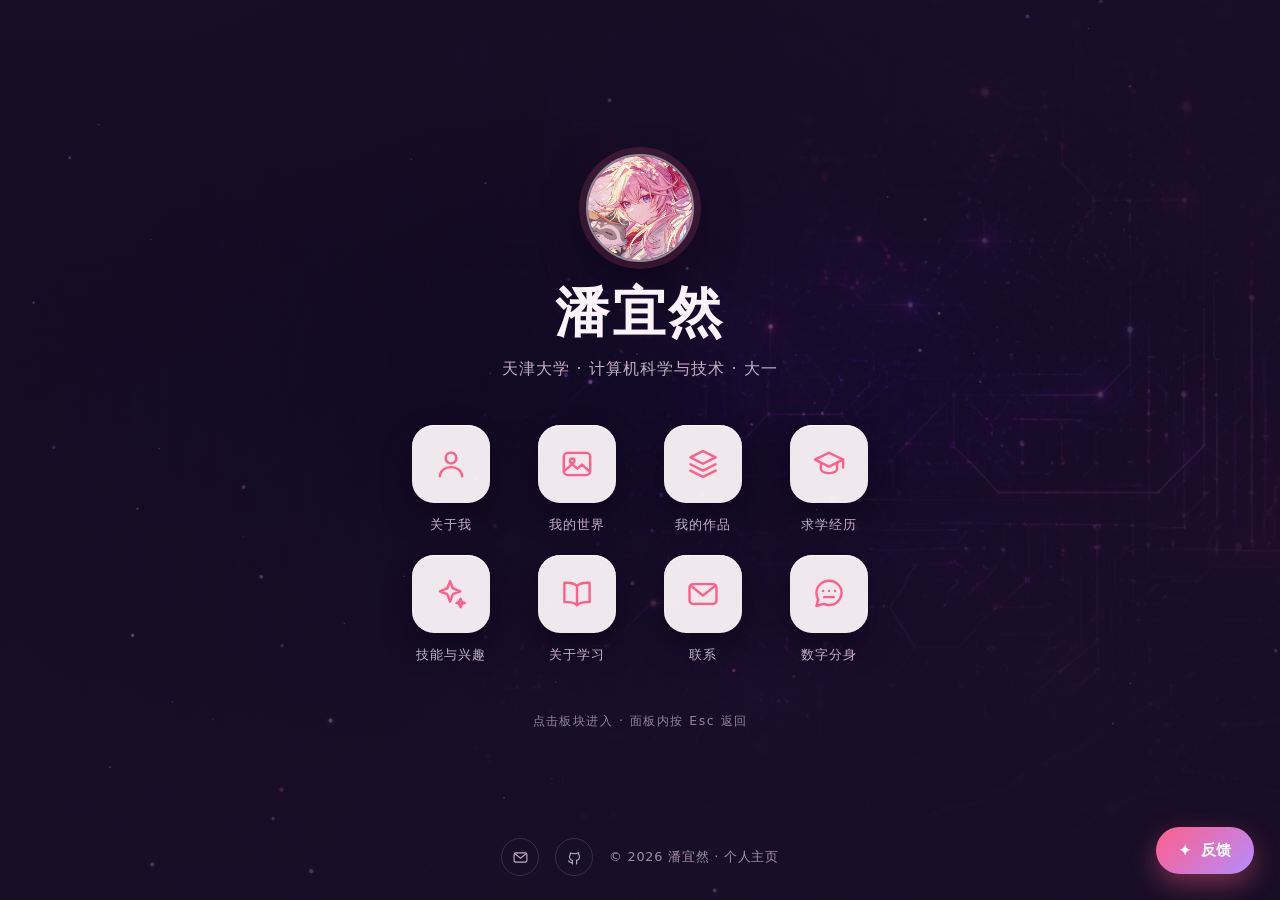
==== index.html @ dc36c0df "Add digital twin showcase and homepage entry (V3.7) Publish approved profile and clearly labeled sta" ====
<!DOCTYPE html>
<html lang="zh-CN" class="no-js">
<head>
  <meta charset="UTF-8" />
  <meta name="viewport" content="width=device-width, initial-scale=1.0" />
  <meta name="description" content="潘宜然的个人主页 —— 天津大学计算机科学与技术专业，记录学习、兴趣与作品" />
  <title>潘宜然 · 个人主页</title>
  <!-- 加了这一行之后，面板的显示/隐藏完全由 .open 类决定；
       只有在禁用 JS 时才退回 CSS 的 :target 兜底 -->
  <script>document.documentElement.className = "js";</script>
  <link rel="stylesheet" href="style.css?v=3.7" />
</head>
<body>

  <!-- =========================================================
       初始页：桌面上只放名字 + 入口按钮
       点任意入口 → 对应的全屏面板展开（见下方 .panel）
       ========================================================= -->
  <main class="desk" id="desk">
    <div class="desk-wall" aria-hidden="true"></div>
    <div class="desk-veil" aria-hidden="true"></div>
    <canvas id="stardust" aria-hidden="true"></canvas>

    <div class="desk-in">
      <img class="desk-ava" src="assets/avatar.jpg" alt="潘宜然的头像" />
      <h1 class="desk-name">潘宜然</h1>
      <p class="desk-sub">天津大学 · 计算机科学与技术 · 大一</p>

      <nav class="desk-grid" aria-label="板块入口">

        <a class="tile" href="#about">
          <span class="tile-ico" aria-hidden="true">
            <svg viewBox="0 0 24 24" fill="none" stroke="currentColor" stroke-width="1.6" stroke-linecap="round" stroke-linejoin="round">
              <circle cx="12" cy="8" r="3.6" />
              <path d="M4.6 20.2c0-3.7 3.4-6.1 7.4-6.1s7.4 2.4 7.4 6.1" />
            </svg>
          </span>
          <span class="tile-t">关于我</span>
        </a>

        <a class="tile" href="#world">
          <span class="tile-ico" aria-hidden="true">
            <svg viewBox="0 0 24 24" fill="none" stroke="currentColor" stroke-width="1.6" stroke-linecap="round" stroke-linejoin="round">
              <rect x="3.2" y="4.6" width="17.6" height="14.8" rx="2.6" />
              <circle cx="8.8" cy="9.8" r="1.5" />
              <path d="M4 16.2l4.7-4.1 3.5 3 3.1-2.7 5.2 4.6" />
            </svg>
          </span>
          <span class="tile-t">我的世界</span>
        </a>

        <a class="tile" href="#works">
          <span class="tile-ico" aria-hidden="true">
            <svg viewBox="0 0 24 24" fill="none" stroke="currentColor" stroke-width="1.6" stroke-linecap="round" stroke-linejoin="round">
              <path d="M12 3.4l8.4 4.2-8.4 4.2-8.4-4.2z" />
              <path d="M3.6 12.2l8.4 4.2 8.4-4.2" />
              <path d="M3.6 16.4l8.4 4.2 8.4-4.2" />
            </svg>
          </span>
          <span class="tile-t">我的作品</span>
        </a>

        <a class="tile" href="#edu">
          <span class="tile-ico" aria-hidden="true">
            <svg viewBox="0 0 24 24" fill="none" stroke="currentColor" stroke-width="1.6" stroke-linecap="round" stroke-linejoin="round">
              <path d="M2.6 9.1L12 4.5l9.4 4.6L12 13.7z" />
              <path d="M6.6 11.3v4.1c0 1.5 2.4 2.7 5.4 2.7s5.4-1.2 5.4-2.7v-4.1" />
              <path d="M21.4 9.1v5.3" />
            </svg>
          </span>
          <span class="tile-t">求学经历</span>
        </a>

        <a class="tile" href="#skills">
          <span class="tile-ico" aria-hidden="true">
            <svg viewBox="0 0 24 24" fill="none" stroke="currentColor" stroke-width="1.6" stroke-linecap="round" stroke-linejoin="round">
              <path d="M11.4 3.4l1.9 4.9 4.9 1.9-4.9 1.9-1.9 4.9-1.9-4.9L4.6 10.2l4.9-1.9z" />
              <path d="M18.4 15.2l.8 2 2 .8-2 .8-.8 2-.8-2-2-.8 2-.8z" />
            </svg>
          </span>
          <span class="tile-t">技能与兴趣</span>
        </a>

        <a class="tile" href="#study">
          <span class="tile-ico" aria-hidden="true">
            <svg viewBox="0 0 24 24" fill="none" stroke="currentColor" stroke-width="1.6" stroke-linecap="round" stroke-linejoin="round">
              <path d="M12 6.6C10.4 5.2 8.3 4.5 5.4 4.5H3.6v12.9h2.2c2.8 0 4.8.7 6.2 2.1 1.4-1.4 3.4-2.1 6.2-2.1h2.2V4.5h-1.8c-2.9 0-5 .7-6.6 2.1z" />
              <path d="M12 6.6v12.9" />
            </svg>
          </span>
          <span class="tile-t">关于学习</span>
        </a>

        <a class="tile" href="#contact">
          <span class="tile-ico" aria-hidden="true">
            <svg viewBox="0 0 24 24" fill="none" stroke="currentColor" stroke-width="1.6" stroke-linecap="round" stroke-linejoin="round">
              <rect x="3" y="5.4" width="18" height="13.2" rx="2.4" />
              <path d="M3.9 6.6L12 13l8.1-6.4" />
            </svg>
          </span>
          <span class="tile-t">联系</span>
        </a>

        <a class="tile" href="digital-twin/index.html" data-public-twin aria-label="了解我的数字分身">
          <span class="tile-ico" aria-hidden="true">
            <svg viewBox="0 0 24 24" fill="none" stroke="currentColor" stroke-width="1.6" stroke-linecap="round" stroke-linejoin="round">
              <path d="M20.4 11.3a8.4 8.4 0 0 1-8.4 8.1c-1.3 0-2.6-.3-3.7-.8L3.6 20l1.3-4.4a7.8 7.8 0 0 1-1.3-4.3A8.2 8.2 0 0 1 12 3.2a8.2 8.2 0 0 1 8.4 8.1z" />
              <path d="M8 10h.01M12 10h.01M16 10h.01M8.8 14.1h6.4" />
            </svg>
          </span>
          <span class="tile-t">数字分身</span>
        </a>

      </nav>

      <p class="desk-hint">点击板块进入 · 面板内按 Esc 返回</p>
    </div>

    <div class="desk-foot">
      <a class="desk-ico" href="mailto:16624650126@163.com" aria-label="发邮件给我">
        <svg viewBox="0 0 24 24" fill="none" stroke="currentColor" stroke-width="1.6" stroke-linecap="round" stroke-linejoin="round" aria-hidden="true">
          <rect x="3" y="5.4" width="18" height="13.2" rx="2.4" />
          <path d="M3.9 6.6L12 13l8.1-6.4" />
        </svg>
      </a>
      <a class="desk-ico" href="https://github.com/SaMappp" target="_blank" rel="noopener" aria-label="我的 GitHub">
        <svg viewBox="0 0 24 24" fill="none" stroke="currentColor" stroke-width="1.5" stroke-linecap="round" stroke-linejoin="round" aria-hidden="true">
          <path d="M9 19.2c-4 1.2-4-2-5.6-2.4" />
          <path d="M15 21v-3.3c0-1 .1-1.3-.4-1.9 2.3-.3 4.4-1.2 4.4-5a3.9 3.9 0 0 0-1.1-2.7 3.6 3.6 0 0 0-.1-2.7s-1.1-.3-3.5 1.3a8.6 8.6 0 0 0-4.6 0C7.3 5.4 6.2 5.7 6.2 5.7a3.6 3.6 0 0 0-.1 2.7A3.9 3.9 0 0 0 5 11.1c0 3.8 2.1 4.7 4.4 5-.5.6-.4 1.2-.4 1.9V21" />
        </svg>
      </a>
      <span class="desk-copy">© <span id="year"></span> 潘宜然 · 个人主页</span>
    </div>
  </main>

  <!-- =========================================================
       全屏面板 1 / 关于我
       ========================================================= -->
  <section class="panel" id="about" aria-label="关于我">
    <div class="panel-bar">
      <button class="panel-home" type="button" data-home aria-label="返回首页">
        <svg class="panel-home-ic" viewBox="0 0 24 24" aria-hidden="true" focusable="false">
          <path d="M3.2 11 12 4l8.8 7" />
          <path d="M5.6 9.9V20h12.8V9.9" />
          <path d="M10 20v-5.2h4V20" />
        </svg>
        <span class="panel-home-t">返回首页</span>
      </button>
      <span class="panel-t">关于我</span>
      <button class="panel-x" type="button" data-close aria-label="返回上一级" title="返回上一级">✕</button>
    </div>
    <div class="panel-body">
      <div class="container pane">
        <!-- 原 Hero 区文案，改装为「关于我」面板的开篇（文字未改） -->
        <p class="eyebrow">✦ 你好，欢迎来到我的主页</p>
        <h2 class="sec-title">用代码，<br>搭起我的小世界</h2>
        <p class="lead">
          你好，我是潘宜然——天津大学计算机科学与技术专业的大一新生。
          我在这里记录学习、兴趣和小作品，也在一点点把想法变成看得见的网页。
        </p>

        <hr class="pane-split" />

        <p class="eyebrow">✦ 关于我 · ABOUT</p>
        <h2 class="sec-title">从一行代码开始，<br>把想法变成作品</h2>

        <div class="split">
          <figure class="media-card">
            <img src="assets/feiying-scene.jpg" alt="樱花与夜空" loading="lazy" />
            <span class="float-chip c1">✦ 正在学习 HTML / CSS</span>
            <span class="float-chip c2">Vibe Coding 探索中</span>
          </figure>

          <div class="split-copy">
            <h3>我在做什么</h3>
            <p>
              我是潘宜然，天津大学计算机科学与技术专业大一学生。
              我喜欢「把想法变成看得见的作品」——最近在用自然语言和 AI 协作，
              把脑海里的画面快速搭成真正能打开的网页。
            </p>
            <a class="btn-primary sm" href="#works">看看我的作品 <span>→</span></a>

            <ul class="feat-list">
              <li>
                <b>学习方向</b>
                前端与网页设计，正在打牢 HTML / CSS / JavaScript 基础。
              </li>
              <li>
                <b>兴趣所在</b>
                动漫、设计、数码，喜欢有视觉冲击力的画面。
              </li>
              <li>
                <b>小目标</b>
                把这座小站做成真正属于自己的线上名片。
              </li>
            </ul>
          </div>
        </div>
      </div>
    </div>
  </section>

  <!-- =========================================================
       全屏面板 2 / 我的世界（原「作品」内容已并入此处）
       ========================================================= -->
  <section class="panel" id="world" aria-label="我的世界">
    <div class="panel-bar">
      <button class="panel-home" type="button" data-home aria-label="返回首页">
        <svg class="panel-home-ic" viewBox="0 0 24 24" aria-hidden="true" focusable="false">
          <path d="M3.2 11 12 4l8.8 7" />
          <path d="M5.6 9.9V20h12.8V9.9" />
          <path d="M10 20v-5.2h4V20" />
        </svg>
        <span class="panel-home-t">返回首页</span>
      </button>
      <span class="panel-t">我的世界</span>
      <button class="panel-x" type="button" data-close aria-label="返回上一级" title="返回上一级">✕</button>
    </div>
    <div class="panel-body">
      <div class="container pane">
        <p class="eyebrow">✦ 我的世界 · MY WORLD</p>
        <p class="lead">
          在天津大学读计算机的这一年，我把大部分时间花在三件事上——敲代码、啃算法、认识数据与 AI。
          下面这几幅画面，大概就是我每天真正面对的东西。
        </p>

        <div class="pager">
          <div class="pager-track"><span id="pagerFill"></span></div>
          <div class="pager-row">
            <span class="pager-count" id="pagerCount">1 / 3</span>
            <div class="pager-arrows">
              <button class="pager-btn" id="pagerPrev" type="button" aria-label="上一张" disabled>←</button>
              <button class="pager-btn" id="pagerNext" type="button" aria-label="下一张">→</button>
            </div>
          </div>
        </div>

        <div class="stack">
          <figure class="stack-item" data-stack>
            <img src="assets/tech-code.jpg" alt="屏幕上的代码" loading="lazy" />
            <figcaption>
              <b>敲下第一行代码</b>
              <span>从 HTML、CSS 到 JavaScript，一行一行把想法变成真的能跑起来的页面。</span>
            </figcaption>
          </figure>

          <figure class="stack-item" data-stack>
            <img src="assets/tech-algo.jpg" alt="数据结构与算法可视化" loading="lazy" />
            <figcaption>
              <b>和算法打交道</b>
              <span>图的遍历、树的递归、复杂度分析——这些基本功，我正在一遍遍画在草稿纸上。</span>
            </figcaption>
          </figure>

          <figure class="stack-item" data-stack>
            <img src="assets/tech-ai.jpg" alt="神经网络可视化" loading="lazy" />
            <figcaption>
              <b>走进数据与 AI</b>
              <span>正在了解机器学习是怎么“学”的，也想试着做出真正有用、能解决问题的小东西。</span>
            </figcaption>
          </figure>
        </div>
      </div>
    </div>
  </section>

  <!-- =========================================================
       全屏面板 / 我的作品（新增）
       作品本体放在 works/ 目录里，用 iframe 原样嵌入——
       作品自带的样式与脚本不会和主页互相影响，功能全部保留。
       以后新增作品：复制一个 <li class="work-item"> 并改掉
       编号 / 标题 / meta / 说明 / 署名即可。
       ========================================================= -->
  <section class="panel" id="works" aria-label="我的作品">
    <div class="panel-bar">
      <button class="panel-home" type="button" data-home aria-label="返回首页">
        <svg class="panel-home-ic" viewBox="0 0 24 24" aria-hidden="true" focusable="false">
          <path d="M3.2 11 12 4l8.8 7" />
          <path d="M5.6 9.9V20h12.8V9.9" />
          <path d="M10 20v-5.2h4V20" />
        </svg>
        <span class="panel-home-t">返回首页</span>
      </button>
      <span class="panel-t">我的作品</span>
      <button class="panel-x" type="button" data-close aria-label="返回上一级" title="返回上一级">✕</button>
    </div>
    <div class="panel-body">
      <div class="container pane">
        <p class="eyebrow">✦ 我的作品 · MY WORKS</p>
        <h2 class="sec-title">做出来的东西，<br>才算真的学会了</h2>
        <p class="lead">
          这里放的是我真正动手做出来的东西——不是练习题的答案，而是能打开、能点、能玩的作品。
          每一件都是我从一句需求描述开始，和 AI 一轮轮对话、再把细节自己过一遍做出来的。
        </p>

        <ol class="works">
          <li class="work-item">
            <div class="work-head">
              <span class="work-no">01</span>
              <div class="work-tt">
                <h3 class="work-t">鹈鹕骑自行车</h3>
                <p class="work-meta">SVG · 2D 循环动画 · 逆向运动学（IK）</p>
              </div>
              <a class="work-open" href="works/pelican-bicycle.html" target="_blank" rel="noopener">
                全屏打开 <span>↗</span>
              </a>
            </div>

            <p class="work-desc">
              一只鹈鹕蹬着自行车一路向前：车轮在转、曲柄在转、双腿贴着踏板一圈圈蹬，
              身体还随着踩踏轻轻起伏；脚下是滚动的高速路虚线，身后扬起一小团尘。
              下面的预览可以直接玩——拖动滑块能随时加速或减速，按暂停就停在当前这一帧。
            </p>

            <div class="work-frame">
              <iframe src="works/pelican-bicycle.html" title="鹈鹕骑自行车 · SVG 2D 动画" loading="lazy"></iframe>
            </div>
          </li>

          <li class="work-item">
            <div class="work-head">
              <span class="work-no">02</span>
              <div class="work-tt">
                <h3 class="work-t">恐龙快跑 · DINO PRO</h3>
                <p class="work-meta">Canvas 2D · 游戏循环 · 金币连击系统</p>
              </div>
              <a class="work-open" href="works/dino-pro/index.html" target="_blank" rel="noopener">
                全屏打开 <span>↗</span>
              </a>
            </div>

            <p class="work-desc">
              Chrome 小恐龙的加强版。在经典的"跳过仙人掌"之上加了一整套金币机制：
              金币沿着恐龙真实的跳跃抛物线铺开，所以只要在弧线起点起跳，就能把一整组金币收干净——
              连续收集会累积连击倍率（最高 ×3.0），但漏掉一枚立刻清零，"要不要为几枚金币冒险"成了每一秒都在做的决策。
              同时可以用 A / D 实时加减速：加速能拉开与障碍的距离，代价是反应时间变短。
              下面可以直接玩，手机端会自动出现虚拟按键。
            </p>

            <div class="work-frame">
              <iframe src="works/dino-pro/index.html" title="恐龙快跑 DINO PRO · Canvas 2D 游戏" loading="lazy"></iframe>
            </div>
          </li>
        </ol>

        <!-- 以后新增作品的位置：新的作品卡插在上面 <ol class="works"> 里，
             这块占位卡表示"还有更多在路上"，作品再多也可以继续留着 -->
        <div class="work-slot">
          <span class="work-slot-ico" aria-hidden="true">✦</span>
          <b>下一个作品正在路上</b>
          <span>等我把它做出来，就会出现在这里。</span>
        </div>

        <!-- 最下方：这些作品由什么大模型生成 -->
        <div class="works-src">
          <p class="works-src-t">✦ 这些作品是怎么来的</p>
          <p>
            页面里的作品都是我先把想要的效果讲清楚，再和大模型一轮轮对话、不断调整改出来的，
            最后自己动手过一遍细节。下面记下每件作品对应的生成模型。
          </p>
          <ul class="works-src-list">
            <li><b>01 鹈鹕骑自行车</b>生成模型：<code>DeepSeek-V4-Flash-Vision-Exp</code></li>
            <li><b>02 恐龙快跑 · DINO PRO</b>生成模型：<code>dth/DeepSeek-V4.1-Flash</code></li>
          </ul>
        </div>
      </div>
    </div>
  </section>

  <!-- =========================================================
       全屏面板 3 / 求学经历（左侧线型时间轴，滚动点亮圆点）
       ========================================================= -->
  <section class="panel" id="edu" aria-label="求学经历">
    <div class="panel-bar">
      <button class="panel-home" type="button" data-home aria-label="返回首页">
        <svg class="panel-home-ic" viewBox="0 0 24 24" aria-hidden="true" focusable="false">
          <path d="M3.2 11 12 4l8.8 7" />
          <path d="M5.6 9.9V20h12.8V9.9" />
          <path d="M10 20v-5.2h4V20" />
        </svg>
        <span class="panel-home-t">返回首页</span>
      </button>
      <span class="panel-t">求学经历</span>
      <button class="panel-x" type="button" data-close aria-label="返回上一级" title="返回上一级">✕</button>
    </div>
    <div class="panel-body">
      <div class="container pane">
        <p class="eyebrow">✦ 求学经历 · EDUCATION</p>
        <p class="lead">三段求学路：广州的小学与中学，深圳的大学。</p>

        <div class="timeline">
          <div class="tl-rail" aria-hidden="true"><span class="tl-rail-fill" id="tlFill"></span></div>

          <ol class="tl-list">
            <li class="tl-item is-active" data-tl>
              <p class="tl-time">2026-至今<i class="tl-dot" aria-hidden="true"></i></p>
              <div class="tl-card">
                <b>天津大学香港理工大学深圳未来技术学院</b>
                <div class="tl-logos">
                  <img class="tl-logo" src="assets/logo-tju.png" alt="天津大学校徽" loading="lazy" />
                  <img class="tl-logo" src="assets/logo-polyu.png" alt="香港理工大学校徽" loading="lazy" />
                </div>
                <p class="tl-desc">
                  目前本科在读（大一），学的是计算机科学与技术——正在打牢编程与算法的基础，
                  也想把技术用在真正有用的地方。
                </p>
              </div>
            </li>

            <li class="tl-item" data-tl>
              <p class="tl-time">2020-2026<i class="tl-dot" aria-hidden="true"></i></p>
              <div class="tl-card">
                <b>广州大学附属中学</b>
                <div class="tl-logos">
                  <img class="tl-logo" src="assets/logo-gdfz.png" alt="广州大学附属中学校徽" loading="lazy" />
                </div>
                <p class="tl-desc">
                  六年中学时光在这里度过，打牢了各科基础，也慢慢养成了对学习和探索的兴趣。
                </p>
              </div>
            </li>

            <li class="tl-item" data-tl>
              <p class="tl-time">2014-2020<i class="tl-dot" aria-hidden="true"></i></p>
              <div class="tl-card">
                <b>广州市海珠区大江苑小学</b>
                <p class="tl-desc">
                  求学的起点。在这里学会读书、学会和同学相处，也留下了最无忧无虑的六年。
                </p>
              </div>
            </li>
          </ol>
        </div>
      </div>
    </div>
  </section>

  <!-- =========================================================
       全屏面板 4 / 技能与兴趣（原 Hero 右侧白面板内容）
       ========================================================= -->
  <section class="panel" id="skills" aria-label="技能与兴趣">
    <div class="panel-bar">
      <button class="panel-home" type="button" data-home aria-label="返回首页">
        <svg class="panel-home-ic" viewBox="0 0 24 24" aria-hidden="true" focusable="false">
          <path d="M3.2 11 12 4l8.8 7" />
          <path d="M5.6 9.9V20h12.8V9.9" />
          <path d="M10 20v-5.2h4V20" />
        </svg>
        <span class="panel-home-t">返回首页</span>
      </button>
      <span class="panel-t">技能与兴趣</span>
      <button class="panel-x" type="button" data-close aria-label="返回上一级" title="返回上一级">✕</button>
    </div>
    <div class="panel-body">
      <div class="container pane">
        <p class="eyebrow">✦ 技能与兴趣 · SKILLS</p>
        <h2 class="sec-title">正在学的，<br>和正在喜欢的</h2>

        <div class="panel-card">
          <div class="hp-head">
            <span class="hp-dot"></span> 个人信息 · 学习进度
          </div>
          <div class="hp-body">
            <div class="hp-main">
              <div class="hp-stats">
                <div><b>大一</b><i>在读学年</i></div>
                <div><b>5+</b><i>在学技能</i></div>
                <div><b>2</b><i>个人作品</i></div>
              </div>
              <div class="hp-table">
                <div class="hp-tr hp-th"><span>技能</span><span>状态</span><span>熟练度</span></div>
                <div class="hp-tr"><span>HTML / CSS</span><span>学习中</span><em>70%</em></div>
                <div class="hp-tr"><span>JavaScript</span><span>学习中</span><em>45%</em></div>
                <div class="hp-tr"><span>Git / GitHub</span><span>使用中</span><em>60%</em></div>
                <div class="hp-tr"><span>网页设计</span><span>探索中</span><em>55%</em></div>
                <div class="hp-tr"><span>Vibe Coding</span><span>实践中</span><em>65%</em></div>
              </div>
            </div>
            <div class="hp-side">
              <p class="hp-side-t">兴趣标签</p>
              <ul class="hp-checks">
                <li>二次元 / 动漫</li>
                <li>游戏</li>
                <li>网页设计</li>
                <li>数码</li>
              </ul>
              <p class="hp-side-t">常用工具</p>
              <ul class="hp-checks">
                <li>VS Code</li>
                <li>GitHub</li>
                <li>AI 助手</li>
              </ul>
            </div>
          </div>
        </div>
      </div>
    </div>
  </section>

  <!-- =========================================================
       全屏面板 5 / 关于学习
       ========================================================= -->
  <section class="panel" id="study" aria-label="关于学习">
    <div class="panel-bar">
      <button class="panel-home" type="button" data-home aria-label="返回首页">
        <svg class="panel-home-ic" viewBox="0 0 24 24" aria-hidden="true" focusable="false">
          <path d="M3.2 11 12 4l8.8 7" />
          <path d="M5.6 9.9V20h12.8V9.9" />
          <path d="M10 20v-5.2h4V20" />
        </svg>
        <span class="panel-home-t">返回首页</span>
      </button>
      <span class="panel-t">关于学习</span>
      <button class="panel-x" type="button" data-close aria-label="返回上一级" title="返回上一级">✕</button>
    </div>
    <div class="panel-body">
      <div class="container pane">
        <p class="quote-brand">✦ 关于学习</p>
        <blockquote class="quote-text">
          “把喜欢的东西做成作品，<br>是学习最好的动力。”
        </blockquote>
        <div class="quote-foot">
          <div class="q-person">
            <img src="assets/avatar.jpg" alt="潘宜然的头像" loading="lazy" />
            <div><b>潘宜然</b><i>天津大学 · 计算机科学与技术</i></div>
          </div>
          <div class="q-stat"><b>2</b><i>作品已上线</i></div>
          <div class="q-stat"><b>5+</b><i>正在学习的技能</i></div>
          <a class="btn-outline" href="#works">看看作品 <span>→</span></a>
        </div>
      </div>
    </div>
  </section>

  <!-- =========================================================
       全屏面板 6 / 联系
       ========================================================= -->
  <section class="panel" id="contact" aria-label="联系">
    <div class="panel-bar">
      <button class="panel-home" type="button" data-home aria-label="返回首页">
        <svg class="panel-home-ic" viewBox="0 0 24 24" aria-hidden="true" focusable="false">
          <path d="M3.2 11 12 4l8.8 7" />
          <path d="M5.6 9.9V20h12.8V9.9" />
          <path d="M10 20v-5.2h4V20" />
        </svg>
        <span class="panel-home-t">返回首页</span>
      </button>
      <span class="panel-t">联系</span>
      <button class="panel-x" type="button" data-close aria-label="返回上一级" title="返回上一级">✕</button>
    </div>
    <div class="panel-body is-cta">
      <div class="container pane">
        <div class="cta-in">
          <h2>想认识我，<br>或者一起做点有趣的东西？</h2>
          <a class="btn-primary" href="mailto:16624650126@163.com">联系我 <span>→</span></a>
        </div>

        <div class="contact-list">
          <div>
            <b>邮箱</b>
            <a href="mailto:16624650126@163.com">16624650126@163.com</a>
          </div>
          <div>
            <b>GITHUB</b>
            <a href="https://github.com/SaMappp" target="_blank" rel="noopener">github.com/SaMappp</a>
          </div>
          <div>
            <b>学校</b>
            <span>天津大学 · 计算机科学与技术</span>
          </div>
          <div>
            <b>年级</b>
            <span>大一 · 2026</span>
          </div>
        </div>
      </div>
    </div>
  </section>

  <!-- =========================================================
       V3 反馈入口（右下角悬浮按钮 + 弹窗表单）—— 保持原样
       ========================================================= -->
  <button class="fb-fab" id="fbFab" type="button" aria-haspopup="dialog" aria-controls="fbModal">
    <span class="fb-fab-ico" aria-hidden="true">✦</span>
    <span class="fb-fab-txt">反馈</span>
  </button>

  <div class="fb-modal" id="fbModal" role="dialog" aria-modal="true" aria-labelledby="fbTitle" hidden>
    <div class="fb-mask" data-fb-close></div>

    <div class="fb-card">
      <button class="fb-x" type="button" aria-label="关闭" data-fb-close>✕</button>

      <p class="fb-eyebrow">✦ 留个反馈</p>
      <h3 class="fb-title" id="fbTitle">这里哪里不好用？</h3>
      <p class="fb-note">
        反馈<b>不会公开</b>，只有我一个人能在后台看到。
        指出一个你看不懂、不好找，或看着不舒服的地方就可以。
      </p>

      <form class="fb-form" id="fbForm" novalidate>
        <div class="fb-field">
          <label for="fbName">昵称 <i>选填</i></label>
          <input id="fbName" name="name" type="text" maxlength="40"
                 placeholder="怎么称呼你？不填也可以" autocomplete="nickname" />
        </div>

        <div class="fb-row">
          <div class="fb-field">
            <label for="fbRelation">与我的关系</label>
            <select id="fbRelation" name="relation">
              <option value="同学">同学</option>
              <option value="老师">老师</option>
              <option value="家人">家人</option>
              <option value="朋友">朋友</option>
              <option value="同事">同事</option>
              <option value="其他">其他</option>
              <option value="不便透露">不便透露</option>
            </select>
          </div>

          <div class="fb-field">
            <label for="fbDevice">你用的设备</label>
            <select id="fbDevice" name="device">
              <option value="电脑">电脑</option>
              <option value="手机">手机</option>
              <option value="平板">平板</option>
              <option value="其他">其他</option>
            </select>
          </div>
        </div>

        <div class="fb-field">
          <label for="fbMessage">反馈内容 <i>必填</i></label>
          <textarea id="fbMessage" name="message" rows="4" maxlength="1000" required
                    placeholder="例如：手机上看「我的世界」那三张图有点挤；窄屏时导航栏会盖住标题……"></textarea>
          <span class="fb-count"><em id="fbCount">0</em> / 1000</span>
        </div>

        <p class="fb-status" id="fbStatus" role="status" aria-live="polite"></p>

        <div class="fb-actions">
          <button class="fb-submit" id="fbSubmit" type="submit">提交反馈</button>
          <button class="fb-cancel" id="fbCancel" type="button">取消</button>
        </div>
      </form>
    </div>
  </div>

  <script src="script.js?v=3.7"></script>
  <script src="feedback.js?v=3.7"></script>
</body>
</html>
---- style.css ----
/* ============================================================
   潘宜然 · 个人主页 V2
   布局参照：Solidroad 式作品站结构
   主题配色：绯英 · 粉紫樱花夜
   ============================================================ */

:root {
  --ink: #180e26;
  --ink-2: #221338;
  --paper: #fdf8fb;
  --paper-2: #f7ecf3;

  --t-light: #fdf2f8;
  --t-light-mute: #c6aec6;
  --t-dark: #2a1c30;
  --t-dark-mute: #7c667c;

  --accent: #ff5e8a;
  --accent-2: #ff8fb8;
  --violet: #b48cff;
  --sky: #8fb6ff;

  --line-light: rgba(42, 28, 48, 0.12);
  --line-dark: rgba(255, 255, 255, 0.14);

  --font-sans: "Segoe UI", "Microsoft YaHei", system-ui, -apple-system, sans-serif;
  --font-serif: "Songti SC", "STSong", "SimSun", Georgia, "Times New Roman", serif;

  --r-lg: 20px;
  --r-md: 14px;
  --r-sm: 10px;
  --r-pill: 999px;
  --maxw: 1120px;
}

* { box-sizing: border-box; margin: 0; padding: 0; }
html { scroll-behavior: smooth; }

body {
  font-family: var(--font-sans);
  background: var(--paper);
  color: var(--t-dark);
  line-height: 1.7;
  overflow-x: hidden;
  -webkit-font-smoothing: antialiased;
}

.container { width: min(100% - 56px, var(--maxw)); margin: 0 auto; }
img { display: block; max-width: 100%; }
a { text-decoration: none; }
button { font-family: inherit; }

/* ---------- 星光粒子（极淡） ---------- */
#stardust {
  position: fixed; inset: 0; z-index: 0;
  pointer-events: none; opacity: 0.4;
}
main, header, footer { position: relative; z-index: 1; }

/* ---------- 按钮（统一胶囊形） ---------- */
.btn-primary {
  display: inline-flex; align-items: center; gap: 8px;
  background: linear-gradient(120deg, var(--accent), var(--accent-2));
  color: #34091c; font-weight: 700; letter-spacing: 0.3px;
  padding: 14px 28px; border-radius: var(--r-pill);
  transition: transform 0.2s, box-shadow 0.25s;
  box-shadow: 0 10px 26px rgba(255, 94, 138, 0.28);
}
.btn-primary span { transition: transform 0.2s; }
.btn-primary:hover { transform: translateY(-2px); box-shadow: 0 16px 34px rgba(255, 94, 138, 0.4); }
.btn-primary:hover span { transform: translateX(4px); }
.btn-primary.sm { padding: 12px 24px; margin: 18px 0 6px; }

.btn-outline {
  display: inline-flex; align-items: center; gap: 8px;
  border: 1px solid var(--line-light); color: var(--t-dark);
  padding: 12px 24px; border-radius: var(--r-pill); font-weight: 600;
  transition: border-color 0.2s, background 0.2s, transform 0.2s;
}
.btn-outline:hover { border-color: var(--accent); background: rgba(255, 94, 138, 0.06); transform: translateY(-2px); }

/* ---------- 导航 ---------- */
.nav {
  position: sticky; top: 0; z-index: 60;
  background: rgba(24, 14, 38, 0.82);
  backdrop-filter: blur(16px);
  -webkit-backdrop-filter: blur(16px);
  border-bottom: 1px solid var(--line-dark);
}
.nav-in { display: flex; align-items: center; justify-content: space-between; height: 68px; gap: 20px; }
.logo {
  color: var(--t-light); font-weight: 800; font-size: 1.15rem; letter-spacing: 0.5px;
  display: inline-flex; align-items: center; gap: 10px;
}
.logo-mark { color: var(--accent-2); }
.logo-ava {
  width: 32px; height: 32px; border-radius: 50%; object-fit: cover;
  border: 1px solid rgba(255, 255, 255, 0.4);
  box-shadow: 0 0 0 2px rgba(255, 94, 138, 0.22);
}
.nav-menu { display: flex; gap: 26px; }
.nav-menu a { color: var(--t-light-mute); font-size: 0.93rem; transition: color 0.2s; }
.nav-menu a:hover { color: var(--t-light); }
.nav-btn {
  background: #fdf2f8; color: #2a1c30; font-weight: 700; font-size: 0.9rem;
  padding: 10px 20px; border-radius: var(--r-pill);
  transition: transform 0.2s, box-shadow 0.2s;
}
.nav-btn:hover { transform: translateY(-2px); box-shadow: 0 10px 24px rgba(255, 255, 255, 0.18); }

/* ---------- Hero ---------- */
.hero {
  position: relative; overflow: hidden;
  background: var(--ink);
  padding: 84px 0 96px;
  min-height: 640px;
  display: flex; align-items: center;
}
.hero-bg {
  position: absolute; inset: 0; z-index: 0;
  background: url("assets/tech-hero.jpg") center 40% / cover no-repeat;
  transform: scale(1.03);
}
.hero-veil {
  position: absolute; inset: 0; z-index: 1;
  background:
    linear-gradient(90deg, rgba(24,14,38,0.95) 0%, rgba(24,14,38,0.8) 40%, rgba(24,14,38,0.48) 100%),
    linear-gradient(to top, rgba(24,14,38,0.96), rgba(24,14,38,0.15) 55%);
}
.hero-in {
  position: relative; z-index: 2;
  display: grid; grid-template-columns: 0.86fr 1.14fr;
  gap: 44px; align-items: center;
}
.hero-eyebrow {
  color: var(--accent-2); font-weight: 700; font-size: 0.76rem;
  letter-spacing: 2.6px; text-transform: uppercase; margin-bottom: 16px;
}
.hero h1 {
  font-family: var(--font-serif);
  font-size: clamp(2.7rem, 5.2vw, 4rem);
  line-height: 1.16; letter-spacing: -0.5px; font-weight: 700;
  color: var(--t-light); margin-bottom: 20px;
}
.hero-sub { color: var(--t-light-mute); font-size: 1.02rem; max-width: 460px; margin-bottom: 30px; }

/* 白色浮层面板 · 自右侧出血 */
.hero-panel {
  background: rgba(255, 255, 255, 0.97);
  border: 1px solid rgba(255, 255, 255, 0.65);
  border-right: none;
  border-radius: var(--r-md) 0 0 var(--r-md);
  margin-right: calc(50% - 50vw);
  box-shadow: 0 30px 70px rgba(0, 0, 0, 0.4);
  overflow: hidden;
}
.hp-head {
  display: flex; align-items: center; gap: 9px;
  padding: 14px 22px; font-size: 0.8rem; letter-spacing: 1px;
  color: var(--t-dark-mute); border-bottom: 1px solid var(--line-light);
  background: rgba(42, 20, 50, 0.03);
}
.hp-dot { width: 8px; height: 8px; border-radius: 50%; background: var(--accent); box-shadow: 0 0 10px var(--accent); }
.hp-body { display: grid; grid-template-columns: 1.65fr 1fr; }
.hp-main { padding: 24px; border-right: 1px solid var(--line-light); }
.hp-stats { display: flex; gap: 34px; margin-bottom: 20px; }
.hp-stats b {
  display: block; font-family: var(--font-serif);
  font-size: 2.4rem; color: var(--t-dark); font-weight: 700; line-height: 1.1;
}
.hp-stats i { font-style: normal; font-size: 0.78rem; color: var(--t-dark-mute); }

.hp-table { display: flex; flex-direction: column; }
.hp-tr {
  display: grid; grid-template-columns: 1.4fr 0.9fr 0.7fr;
  align-items: center; gap: 8px;
  padding: 10px 0; font-size: 0.85rem;
  border-top: 1px solid var(--line-light);
  color: var(--t-dark);
}
.hp-tr.hp-th { border-top: none; color: var(--t-dark-mute); font-size: 0.72rem; letter-spacing: 1px; }
.hp-tr em {
  font-style: normal; justify-self: end;
  background: rgba(255, 94, 138, 0.12); color: #d13c69;
  border: 1px solid rgba(255, 94, 138, 0.35);
  border-radius: var(--r-pill); padding: 2px 11px; font-size: 0.76rem; font-weight: 700;
}
.hp-side { padding: 24px; }
.hp-side-t { font-size: 0.72rem; letter-spacing: 1.4px; color: var(--t-dark-mute); margin-bottom: 10px; }
.hp-side-t + .hp-checks { margin-bottom: 18px; }
.hp-checks { list-style: none; display: flex; flex-direction: column; gap: 8px; }
.hp-checks li {
  font-size: 0.82rem; color: var(--t-dark);
  padding-left: 16px; position: relative;
}
.hp-checks li::before {
  content: "✦"; position: absolute; left: 0; top: 0;
  color: var(--accent); font-size: 0.7rem;
}

/* ---------- 通用区块 ---------- */
.sec { padding: 96px 0; }
.eyebrow {
  color: var(--accent); font-weight: 700; font-size: 0.78rem;
  letter-spacing: 2.2px; text-transform: uppercase; margin-bottom: 16px;
}
.sec-title {
  font-family: var(--font-serif);
  font-size: clamp(2rem, 4.2vw, 3rem);
  line-height: 1.26; letter-spacing: -0.4px; font-weight: 700;
  margin-bottom: 48px; color: var(--t-dark);
}

/* ---------- 左图右文 ---------- */
.split { display: grid; grid-template-columns: 1.05fr 0.95fr; gap: 52px; align-items: center; }
.media-card {
  position: relative; border-radius: var(--r-lg); overflow: hidden;
  box-shadow: 0 30px 60px rgba(42, 20, 50, 0.18);
}
.media-card img { width: 100%; height: 460px; object-fit: cover; }
.float-chip {
  position: absolute; display: inline-flex; align-items: center;
  background: rgba(253, 248, 251, 0.94);
  color: var(--t-dark); font-size: 0.8rem; font-weight: 600;
  padding: 9px 18px; border-radius: var(--r-pill);
  box-shadow: 0 12px 28px rgba(30, 12, 40, 0.22);
  backdrop-filter: blur(6px);
}
.float-chip.c1 { left: 22px; bottom: 96px; }
.float-chip.c2 { left: 22px; bottom: 44px; background: rgba(255, 94, 138, 0.94); color: #fff; }

.split-copy h3 { font-family: var(--font-serif); font-size: 1.55rem; font-weight: 700; margin-bottom: 14px; }
.split-copy > p { color: var(--t-dark-mute); }
.feat-list { list-style: none; margin-top: 22px; border-top: 1px solid var(--line-light); }
.feat-list li {
  padding: 16px 0; border-bottom: 1px solid var(--line-light);
  color: var(--t-dark-mute); font-size: 0.94rem;
}
.feat-list b { display: block; color: var(--t-dark); font-size: 0.98rem; margin-bottom: 3px; }

/* ---------- 我的世界 · 图片堆叠 ---------- */
.lead {
  font-size: 1.15rem; color: var(--t-dark-mute); max-width: 760px;
  margin-bottom: 0; line-height: 1.75;
}
.stack { display: flex; flex-direction: column; gap: 13px; margin-top: 44px; }
.stack-item {
  position: relative; overflow: hidden; border-radius: 14px;
}
.stack-item img {
  width: 100%; height: 480px; object-fit: cover; display: block;
  transition: transform 0.7s ease;
}
.stack-item:hover img { transform: scale(1.04); }
.stack-item figcaption {
  position: absolute; left: 44px; bottom: 38px; max-width: 500px; z-index: 2;
  color: #fff; text-shadow: 0 2px 18px rgba(20, 6, 28, 0.85);
}
.stack-item figcaption b {
  display: block; font-family: var(--font-serif);
  font-size: 1.45rem; font-weight: 700; margin-bottom: 8px; letter-spacing: 0.3px;
}
.stack-item figcaption span { font-size: 0.92rem; opacity: 0.94; }
.stack-item::after {
  content: ""; position: absolute; inset: 0; pointer-events: none;
  background: linear-gradient(to top, rgba(20, 8, 30, 0.74), rgba(20, 8, 30, 0.04) 55%);
  transition: opacity 0.4s ease;
}
.stack-item:hover::after { opacity: 0.75; }

/* ---------- 引言区 + 进度切换 ---------- */
.quote-sec { background: var(--paper-2); }

.pager { margin-bottom: 40px; }
.pager-track {
  height: 3px; background: rgba(42, 28, 48, 0.13);
  border-radius: 3px; overflow: hidden;
}
.pager-track span {
  display: block; height: 100%; width: 33.333%;
  background: linear-gradient(90deg, var(--accent), var(--violet));
  transition: width 0.4s ease;
}
.pager-row {
  display: flex; align-items: center; justify-content: space-between;
  margin-top: 16px;
}
.pager-count { font-size: 0.85rem; color: var(--t-dark-mute); letter-spacing: 1.5px; }
.pager-arrows { display: flex; gap: 10px; }
.pager-btn {
  width: 42px; height: 42px; border-radius: 50%;
  border: 1px solid var(--line-light); background: #fff; color: var(--t-dark);
  font-size: 1rem; line-height: 1; cursor: pointer;
  transition: border-color 0.2s, color 0.2s, transform 0.2s, opacity 0.2s;
}
.pager-btn:hover:not(:disabled) { border-color: var(--accent); color: var(--accent); transform: translateY(-2px); }
.pager-btn:disabled { opacity: 0.32; cursor: default; }

.quote-brand { color: var(--accent); font-weight: 700; font-size: 0.8rem; letter-spacing: 2px; margin-bottom: 18px; }
.quote-text {
  font-family: var(--font-serif);
  font-size: clamp(1.7rem, 3.4vw, 2.4rem);
  line-height: 1.44; font-weight: 700; letter-spacing: -0.4px;
  color: var(--t-dark); margin-bottom: 44px;
}
.quote-foot {
  display: flex; align-items: center; gap: 40px; flex-wrap: wrap;
  padding-top: 8px;
}
.q-person { display: flex; align-items: center; gap: 14px; }
.q-person img { width: 54px; height: 54px; border-radius: 50%; object-fit: cover; border: 2px solid #fff; box-shadow: 0 8px 20px rgba(42, 20, 50, 0.18); }
.q-person b { display: block; font-size: 0.98rem; }
.q-person i { font-style: normal; font-size: 0.82rem; color: var(--t-dark-mute); }
.q-stat { padding-left: 40px; border-left: 1px solid var(--line-light); }
.q-stat b { display: block; font-family: var(--font-serif); font-size: 1.8rem; font-weight: 700; color: var(--t-dark); line-height: 1.15; }
.q-stat i { font-style: normal; font-size: 0.8rem; color: var(--t-dark-mute); }
.quote-foot .btn-outline { margin-left: auto; }

/* ---------- CTA ---------- */
.cta {
  background:
    radial-gradient(ellipse 70% 90% at 12% 120%, rgba(255, 94, 138, 0.22), transparent 60%),
    radial-gradient(ellipse 60% 80% at 88% -20%, rgba(180, 140, 255, 0.22), transparent 60%),
    var(--ink);
  padding: 92px 0;
}
.cta-in { display: flex; align-items: center; justify-content: space-between; gap: 40px; flex-wrap: wrap; }
.cta h2 {
  font-family: var(--font-serif);
  font-size: clamp(1.8rem, 3.6vw, 2.6rem); line-height: 1.32;
  font-weight: 700; color: var(--t-light); letter-spacing: -0.3px;
}

/* ---------- Footer ---------- */
.footer { background: var(--ink-2); color: var(--t-light-mute); border-top: 1px solid var(--line-dark); }
.foot-in {
  display: flex; justify-content: space-between; gap: 48px; flex-wrap: wrap;
  padding: 56px 0 40px;
}
.foot-brand { color: var(--t-light); font-weight: 800; font-size: 1.1rem; display: flex; gap: 8px; align-items: center; }
.foot-cols { display: flex; gap: 64px; flex-wrap: wrap; }
.foot-cols > div { display: flex; flex-direction: column; gap: 9px; }
.foot-cols b { color: var(--t-light); font-size: 0.85rem; letter-spacing: 1px; margin-bottom: 4px; }
.foot-cols a, .foot-cols span { color: var(--t-light-mute); font-size: 0.86rem; transition: color 0.2s; }
.foot-cols a:hover { color: var(--accent-2); }
.foot-bottom { border-top: 1px solid var(--line-dark); padding: 20px 0; font-size: 0.82rem; }

/* ---------- 滚动动画 ---------- */
.reveal { opacity: 0; transform: translateY(28px); transition: opacity 0.8s ease, transform 0.8s ease; }
.reveal.visible { opacity: 1; transform: translateY(0); }

/* ---------- 响应式 ---------- */
@media (max-width: 980px) {
  .hero-in { grid-template-columns: 1fr; gap: 34px; }
  .hero { padding: 64px 0 84px; }
  .hero-sub { max-width: none; }
  /* 单列时取消出血，恢复圆角 */
  .hero-panel { margin-right: 0; border-right: 1px solid rgba(255, 255, 255, 0.65); border-radius: var(--r-md); }
  .split { grid-template-columns: 1fr; gap: 34px; }
  .media-card img { height: 380px; }
  .quote-foot { gap: 26px; }
  .quote-foot .btn-outline { margin-left: 0; }
  .stack-item img { height: 400px; }
  .stack-item figcaption { left: 36px; bottom: 34px; }
}
@media (max-width: 720px) {
  .container { width: min(100% - 36px, var(--maxw)); }
  .nav-menu { display: none; }
  .hp-body { grid-template-columns: 1fr; }
  .hp-main { border-right: none; border-bottom: 1px solid var(--line-light); }
  .sec { padding: 68px 0; }
  .stack-item img { height: 320px; }
  .stack-item figcaption { left: 24px; bottom: 26px; max-width: none; }
  .stack-item figcaption b { font-size: 1.2rem; }
  .q-stat { padding-left: 0; border-left: none; }
  .foot-cols { gap: 36px; }
  .cta-in { flex-direction: column; align-items: flex-start; }
}
@media (max-width: 460px) {
  .hp-stats { gap: 18px; }
  .hp-stats b { font-size: 1.6rem; }
  .logo-ava { width: 28px; height: 28px; }
  .stack-item img { height: 260px; }
}

/* ============================================================
   V3 新增：反馈入口（悬浮按钮 + 弹窗表单）
   —— 只新增，不改动上面任何既有规则
   ============================================================ */

/* ---------- 右下角悬浮按钮 ---------- */
.fb-fab {
  position: fixed; right: 26px; bottom: 26px; z-index: 80;
  display: inline-flex; align-items: center; gap: 8px;
  padding: 13px 22px;
  border: 0; cursor: pointer;
  border-radius: var(--r-pill);
  font-size: 0.95rem; font-weight: 600; letter-spacing: 0.04em;
  color: #fff;
  background: linear-gradient(135deg, var(--accent) 0%, var(--violet) 100%);
  box-shadow: 0 10px 26px rgba(255, 94, 138, 0.4), 0 2px 8px rgba(24, 14, 38, 0.28);
  transition: transform 0.22s ease, box-shadow 0.22s ease;
}
.fb-fab:hover {
  transform: translateY(-3px);
  box-shadow: 0 16px 34px rgba(255, 94, 138, 0.5), 0 4px 12px rgba(24, 14, 38, 0.3);
}
.fb-fab:active { transform: translateY(-1px); }
.fb-fab:focus-visible { outline: 2px solid var(--accent-2); outline-offset: 3px; }
.fb-fab-ico { font-size: 1.05rem; line-height: 1; }

/* ---------- 弹窗容器 ---------- */
.fb-modal { position: fixed; inset: 0; z-index: 90; display: flex; align-items: center; justify-content: center; padding: 24px; }
.fb-modal[hidden] { display: none; }
.fb-mask {
  position: absolute; inset: 0;
  background: rgba(20, 10, 30, 0.62);
  backdrop-filter: blur(4px); -webkit-backdrop-filter: blur(4px);
  cursor: pointer;
}

/* ---------- 弹窗卡片 ---------- */
.fb-card {
  position: relative; z-index: 1;
  width: min(100%, 520px); max-height: calc(100vh - 48px); overflow-y: auto;
  padding: 32px 32px 28px;
  border-radius: var(--r-lg);
  background: linear-gradient(160deg, var(--ink-2) 0%, var(--ink) 100%);
  border: 1px solid var(--line-dark);
  box-shadow: 0 30px 80px rgba(10, 4, 18, 0.6);
  color: var(--t-light);
  animation: fbIn 0.26s cubic-bezier(0.2, 0.8, 0.2, 1);
}
@keyframes fbIn {
  from { opacity: 0; transform: translateY(14px) scale(0.985); }
  to   { opacity: 1; transform: translateY(0) scale(1); }
}
.fb-x {
  position: absolute; top: 16px; right: 16px;
  width: 34px; height: 34px;
  border: 1px solid var(--line-dark); border-radius: var(--r-pill);
  background: transparent; color: var(--t-light-mute);
  font-size: 0.9rem; cursor: pointer; line-height: 1;
  transition: color 0.2s ease, border-color 0.2s ease;
}
.fb-x:hover { color: var(--t-light); border-color: var(--accent); }

.fb-eyebrow {
  font-size: 0.76rem; letter-spacing: 0.18em; text-transform: uppercase;
  color: var(--accent-2); margin-bottom: 10px;
}
.fb-title {
  font-family: var(--font-serif); font-weight: 600;
  font-size: 1.5rem; line-height: 1.35; margin-bottom: 10px;
}
.fb-note {
  font-size: 0.88rem; line-height: 1.7; color: var(--t-light-mute);
  margin-bottom: 22px;
}
.fb-note b { color: var(--accent-2); font-weight: 600; }

/* ---------- 表单 ---------- */
.fb-field { margin-bottom: 16px; }
.fb-field label {
  display: block; margin-bottom: 7px;
  font-size: 0.82rem; letter-spacing: 0.05em; color: var(--t-light-mute);
}
.fb-field label i {
  font-style: normal; font-size: 0.74rem;
  padding: 1px 7px; margin-left: 5px;
  border-radius: var(--r-pill);
  background: rgba(255, 255, 255, 0.08); color: var(--t-light-mute);
}
.fb-row { display: grid; grid-template-columns: 1fr 1fr; gap: 14px; }

.fb-field input,
.fb-field select,
.fb-field textarea {
  width: 100%; padding: 11px 14px;
  font-family: inherit; font-size: 0.92rem; color: var(--t-light);
  background: rgba(255, 255, 255, 0.05);
  border: 1px solid var(--line-dark); border-radius: var(--r-sm);
  transition: border-color 0.2s ease, background 0.2s ease;
}
.fb-field input::placeholder,
.fb-field textarea::placeholder { color: rgba(198, 174, 198, 0.6); }
.fb-field input:focus,
.fb-field select:focus,
.fb-field textarea:focus {
  outline: none; border-color: var(--accent);
  background: rgba(255, 255, 255, 0.08);
}
.fb-field select { appearance: none; -webkit-appearance: none; cursor: pointer; }
.fb-field select option { background: var(--ink-2); color: var(--t-light); }
.fb-field textarea { resize: vertical; min-height: 96px; line-height: 1.65; }

.fb-count {
  display: block; margin-top: 6px; text-align: right;
  font-size: 0.74rem; color: var(--t-light-mute);
}
.fb-count em { font-style: normal; }

/* ---------- 状态提示 ---------- */
.fb-status {
  min-height: 20px; margin-bottom: 6px;
  font-size: 0.84rem; line-height: 1.6;
}
.fb-status.is-info { color: var(--sky); }
.fb-status.is-ok   { color: #7ee0b0; }
.fb-status.is-err  { color: #ff9aa8; }

/* ---------- 操作按钮 ---------- */
.fb-actions { display: flex; align-items: center; gap: 12px; margin-top: 6px; }
.fb-submit {
  flex: 1; padding: 13px 22px;
  border: 0; cursor: pointer;
  border-radius: var(--r-pill);
  font-size: 0.95rem; font-weight: 600; letter-spacing: 0.05em;
  color: #fff;
  background: linear-gradient(135deg, var(--accent) 0%, var(--violet) 100%);
  box-shadow: 0 8px 20px rgba(255, 94, 138, 0.34);
  transition: opacity 0.2s ease, transform 0.2s ease;
}
.fb-submit:hover:not(:disabled) { transform: translateY(-1px); }
.fb-submit:disabled { opacity: 0.55; cursor: not-allowed; box-shadow: none; }
.fb-cancel {
  padding: 13px 20px;
  border: 1px solid var(--line-dark); background: transparent;
  border-radius: var(--r-pill);
  font-size: 0.9rem; color: var(--t-light-mute); cursor: pointer;
  transition: color 0.2s ease, border-color 0.2s ease;
}
.fb-cancel:hover { color: var(--t-light); border-color: var(--accent-2); }

/* 弹窗打开时锁住背景滚动 */
body.fb-locked { overflow: hidden; }

@media (max-width: 720px) {
  .fb-fab { right: 16px; bottom: 16px; padding: 12px 18px; font-size: 0.9rem; }
  .fb-card { padding: 26px 20px 22px; }
  .fb-row { grid-template-columns: 1fr; gap: 0; }
  .fb-actions { flex-direction: column-reverse; }
  .fb-submit, .fb-cancel { width: 100%; }
}

/* ============================================================
   布局改版：桌面入口页 + 全屏板块面板
   结构：初始页只放头像/名字/一行身份 + 入口按钮，
        点击后用全屏面板展示原各板块内容。
   —— 只新增 + 少量覆盖，不改动上面任何既有规则
   ============================================================ */

/* ---------- 初始页（把整页当作一块桌面） ---------- */
.desk {
  position: relative;
  min-height: 100vh;
  min-height: 100dvh;
  display: flex; flex-direction: column;
  align-items: center; justify-content: center;
  padding: 92px 24px 106px;
  overflow: hidden;
  background: var(--ink);
}
.desk-wall {
  position: absolute; inset: 0; z-index: 0;
  background: url("assets/tech-hero.jpg") center 42% / cover no-repeat;
  transform: scale(1.05);
}
.desk-veil {
  position: absolute; inset: 0; z-index: 1;
  background:
    radial-gradient(ellipse 80% 68% at 50% 44%, rgba(24, 14, 38, 0.3) 0%, rgba(24, 14, 38, 0.86) 74%),
    linear-gradient(to top, rgba(24, 14, 38, 0.97) 0%, rgba(24, 14, 38, 0.4) 56%, rgba(24, 14, 38, 0.74) 100%);
}
/* 星光画布跟着桌面走：压在壁纸之上、文字之下 */
#stardust { z-index: 2; opacity: 0.55; }

.desk-in {
  position: relative; z-index: 3;
  display: flex; flex-direction: column; align-items: center;
  text-align: center;
}
.desk-ava {
  width: 108px; height: 108px; border-radius: 50%; object-fit: cover;
  border: 2px solid rgba(255, 255, 255, 0.52);
  box-shadow: 0 0 0 7px rgba(255, 94, 138, 0.16), 0 20px 44px rgba(6, 2, 14, 0.5);
}
.desk-name {
  font-family: var(--font-serif);
  font-size: clamp(2.4rem, 6vw, 3.4rem);
  font-weight: 700; letter-spacing: 0.05em; line-height: 1.1;
  color: var(--t-light);
  margin: 22px 0 12px;
}
.desk-sub {
  color: var(--t-light-mute);
  font-size: 0.98rem; letter-spacing: 0.07em;
  margin-bottom: 42px;
}

/* ---------- 入口按钮网格 ---------- */
.desk-grid {
  display: flex; flex-wrap: wrap; justify-content: center;
  gap: 18px 14px; max-width: 520px;
}
.tile { display: flex; flex-direction: column; align-items: center; gap: 11px; width: 112px; }
.tile-ico {
  width: 78px; height: 78px; border-radius: 22px;
  display: grid; place-items: center;
  color: var(--accent);
  background: rgba(253, 248, 251, 0.94);
  box-shadow: 0 14px 30px rgba(6, 2, 14, 0.42), inset 0 1px 0 rgba(255, 255, 255, 0.9);
  transition: transform 0.24s cubic-bezier(0.2, 0.8, 0.2, 1),
              box-shadow 0.24s ease, background 0.24s ease, color 0.24s ease;
}
.tile-ico svg { width: 36px; height: 36px; }
.tile-t {
  color: var(--t-light-mute); font-size: 0.84rem;
  letter-spacing: 0.06em; transition: color 0.2s ease;
}
.tile:hover .tile-ico {
  transform: translateY(-6px) scale(1.06);
  background: #fff; color: var(--accent-2);
  box-shadow: 0 22px 42px rgba(255, 94, 138, 0.46), inset 0 1px 0 rgba(255, 255, 255, 0.9);
}
.tile:hover .tile-t { color: var(--t-light); }
.tile:focus-visible { outline: none; }
.tile:focus-visible .tile-ico { outline: 2px solid var(--accent-2); outline-offset: 4px; }
.tile:active .tile-ico { transform: translateY(-2px) scale(1.02); }

.desk-hint {
  margin-top: 44px;
  font-size: 0.78rem; letter-spacing: 0.12em;
  color: rgba(198, 174, 198, 0.72);
}

/* ---------- 初始页底部信息条 ---------- */
.desk-foot {
  position: absolute; left: 0; right: 0; bottom: 24px; z-index: 3;
  display: flex; align-items: center; justify-content: center; gap: 16px;
}
.desk-ico {
  width: 38px; height: 38px; border-radius: 50%;
  display: grid; place-items: center;
  border: 1px solid var(--line-dark);
  color: var(--t-light-mute);
  transition: color 0.2s ease, border-color 0.2s ease, transform 0.2s ease;
}
.desk-ico svg { width: 17px; height: 17px; }
.desk-ico:hover { color: var(--t-light); border-color: var(--accent); transform: translateY(-3px); }
.desk-copy { color: rgba(198, 174, 198, 0.8); font-size: 0.8rem; letter-spacing: 0.06em; }

/* ---------- 全屏面板外壳 ---------- */
.panel {
  position: fixed; inset: 0; z-index: 70;
  display: none; flex-direction: column;
  background: var(--paper);
  overflow: hidden;
}
/* 有 JS 时面板只认 .open；:target 仅作为禁用 JS 时的兜底。
   两者并存会有坑：history.replaceState 清掉 hash 之后，
   浏览器不保证重新计算 :target，面板会继续留在屏幕上——这就是
   右上角 ✕ 和左上角房子点了「没反应」的原因。 */
.panel.open { display: flex; }
html:not(.js) .panel:target { display: flex; }

.panel-bar {
  flex: 0 0 auto;
  display: flex; align-items: center; justify-content: flex-start;
  gap: 16px; padding: 0 22px; height: 64px;
  background: rgba(24, 14, 38, 0.97);
  backdrop-filter: blur(14px); -webkit-backdrop-filter: blur(14px);
  border-bottom: 1px solid var(--line-dark);
}
.panel-t {
  font-family: var(--font-serif); font-weight: 700;
  font-size: 1.08rem; letter-spacing: 0.09em; color: var(--t-light);
}
.panel-t::before { content: "✦"; color: var(--accent-2); margin-right: 10px; font-size: 0.86rem; }
/* 标题的打字光标：默认隐藏，只在 .is-typing（正在打字）期间出现 */
.panel-t::after {
  content: "";
  display: inline-block;
  width: 2px; height: 1.06em;
  margin-left: 6px;
  vertical-align: -0.18em;
  background: var(--accent-2);
  opacity: 0;
}
/* 光标是标题的 ::after，永远跟在文字后面 → 文字变长它自然跟着往右走 */
.panel-t.is-typing::after {
  opacity: 1;
  animation: caretBlink 0.8s steps(1, end) infinite;
}
@keyframes caretBlink {
  0%, 49%   { opacity: 1; }
  50%, 100% { opacity: 0; }
}
/* 左上角「返回首页」房子按钮 / 右上角关闭按钮：共用一套图标按钮样式 */
.panel-x, .panel-home {
  flex: 0 0 auto;
  height: 38px;
  display: inline-flex; align-items: center; justify-content: center;
  gap: 8px;
  border: 1px solid var(--line-dark); border-radius: var(--r-pill);
  background: transparent; color: var(--t-light-mute);
  font-size: 0.9rem; line-height: 1; cursor: pointer;
  transition: color 0.2s ease, border-color 0.2s ease,
              background 0.2s ease, transform 0.24s ease;
}
.panel-x { width: 38px; margin-left: auto; }
.panel-x:hover {
  color: var(--t-light); border-color: var(--accent);
  background: rgba(255, 94, 138, 0.16); transform: rotate(90deg);
}
/* 房子按钮默认就带一点颜色和文字，免得被当成装饰忽略掉 */
.panel-home {
  padding: 0 15px 0 13px;
  color: var(--t-light);
  border-color: rgba(255, 94, 138, 0.45);
  background: rgba(255, 94, 138, 0.14);
}
.panel-home:hover {
  color: #fff; border-color: var(--accent);
  background: rgba(255, 94, 138, 0.3); transform: translateY(-2px);
}
.panel-home-t {
  font-size: 0.82rem; font-weight: 600;
  letter-spacing: 0.06em; white-space: nowrap;
}
.panel-x:focus-visible, .panel-home:focus-visible {
  outline: 2px solid var(--accent-2); outline-offset: 3px;
}
.panel-home-ic {
  display: block; width: 18px; height: 18px;
  stroke: currentColor; stroke-width: 1.8;
  fill: none; stroke-linecap: round; stroke-linejoin: round;
}

.panel-body {
  flex: 1 1 auto;
  overflow-y: auto; overscroll-behavior: contain;
  -webkit-overflow-scrolling: touch;
}
.pane { padding: 46px 0 92px; }

/* 面板打开内容轻微上浮入场 */
.panel.open .pane { animation: paneIn 0.36s cubic-bezier(0.2, 0.8, 0.2, 1) both; }
@keyframes paneIn {
  from { opacity: 0; transform: translateY(18px); }
  to   { opacity: 1; transform: translateY(0); }
}

/* 面板打开时锁住背后页面滚动 */
body.panel-open { overflow: hidden; }

/* ---------- 面板内的分隔线（欢迎语 / 正文之间） ---------- */
.pane-split { border: 0; height: 1px; background: var(--line-light); margin: 52px 0; }

/* ---------- 技能与兴趣：白色信息卡（沿用原 hp-* 内部结构） ---------- */
.panel-card {
  background: rgba(255, 255, 255, 0.97);
  border: 1px solid rgba(42, 20, 50, 0.08);
  border-radius: var(--r-md);
  box-shadow: 0 24px 56px rgba(42, 20, 50, 0.14);
  overflow: hidden;
}

/* ---------- 进度条：从「关于学习」移到「我的世界」顶部 ---------- */
.pager { margin-top: 38px; }

/* ---------- 联系面板：整块深色铺满 ---------- */
.panel-body.is-cta {
  display: flex; flex-direction: column; justify-content: center;
  background:
    radial-gradient(ellipse 70% 90% at 12% 120%, rgba(255, 94, 138, 0.22) 0%, transparent 60%),
    radial-gradient(ellipse 60% 80% at 88% -20%, rgba(180, 140, 255, 0.22) 0%, transparent 60%),
    var(--ink);
}
.panel-body.is-cta > .container { flex: 0 0 auto; }
.panel-body.is-cta .pane { padding: 62px 0; }
/* CTA 标题：原规则是 .cta h2（后代选择器），这里面板改用 .panel-body.is-cta 外壳，需补一条 */
.panel-body.is-cta .cta-in h2 {
  font-family: var(--font-serif);
  font-size: clamp(1.8rem, 3.6vw, 2.6rem); line-height: 1.32;
  font-weight: 700; color: var(--t-light); letter-spacing: -0.3px;
}

.contact-list {
  display: flex; flex-wrap: wrap; gap: 16px 48px;
  margin-top: 40px; padding-top: 32px;
  border-top: 1px solid var(--line-dark);
}
.contact-list > div { display: flex; flex-direction: column; gap: 5px; }
.contact-list b {
  color: var(--t-light); font-size: 0.74rem;
  font-weight: 600; letter-spacing: 0.18em;
}
.contact-list a, .contact-list span { color: var(--t-light-mute); font-size: 0.92rem; transition: color 0.2s ease; }
.contact-list a:hover { color: var(--accent-2); }

/* ---------- 布局改版 · 响应式 ---------- */
@media (max-width: 980px) {
  .pane { padding: 36px 0 80px; }
}
@media (max-width: 720px) {
  .desk { padding: 86px 18px 152px; }
  .desk-ava { width: 88px; height: 88px; }
  .desk-name { margin: 18px 0 10px; }
  .desk-sub { margin-bottom: 34px; font-size: 0.92rem; }
  .desk-grid { gap: 14px 10px; }
  .tile { width: 90px; }
  .tile-ico { width: 64px; height: 64px; border-radius: 18px; }
  .tile-ico svg { width: 30px; height: 30px; }
  .tile-t { font-size: 0.78rem; letter-spacing: 0.02em; }
  .desk-hint { margin-top: 34px; font-size: 0.74rem; }
  .desk-foot { bottom: 78px; gap: 12px; }
  .panel-bar { height: 58px; padding: 0 16px; }
  .panel-t { font-size: 0.98rem; }
  /* 手机上顶栏位置紧张：房子按钮收成纯图标 */
  .panel-home { width: 38px; padding: 0; }
  .panel-home-t { display: none; }
  .contact-list { gap: 16px 30px; }
  .panel-body.is-cta .pane { padding: 48px 0; }
}
@media (max-width: 460px) {
  .tile { width: 78px; }
  .tile-ico { width: 58px; height: 58px; border-radius: 17px; }
  .tile-ico svg { width: 27px; height: 27px; }
  .tile-t { font-size: 0.74rem; }
  .desk-copy { font-size: 0.74rem; }
}

/* ============================================================
   求学经历：左侧线型时间轴
   结构：左侧一条竖线 + 每所学校一个圆点；
        滚动到哪所学校，哪个点亮起、其余点熄灭，
        同时竖线用渐变色填充到当前圆点。
   顺序：大学（最新）在最上，往下依次是中学、小学。
   ============================================================ */
.timeline {
  --tl-gap: 46px; /* 圆点到卡片的水平距离，也是整条时间轴的左内边距 */
  position: relative;
  padding-left: var(--tl-gap);
  margin-top: 44px;
}

/* 竖线本体 + 发光填充 */
.tl-rail {
  position: absolute; left: 9px; top: 0; bottom: 0;
  width: 2px; border-radius: 2px;
  background: rgba(42, 28, 48, 0.13);
  overflow: hidden;
}
.tl-rail-fill {
  display: block; width: 100%; height: 0;
  background: linear-gradient(180deg, var(--accent), var(--violet));
  transition: height 0.42s cubic-bezier(0.2, 0.8, 0.2, 1);
}

.tl-list { list-style: none; }

/* 每条：撑满大半屏，保证滚轮一定能滚动查看 */
.tl-item {
  position: relative;
  min-height: 42vh;
  display: flex; flex-direction: column; justify-content: center;
  padding: 34px 0;
}

/* 时间在学校的上侧 */
.tl-time {
  position: relative;
  color: var(--t-dark-mute);
  font-size: 0.8rem; font-weight: 700; letter-spacing: 0.16em;
  margin-bottom: 12px;
  transition: color 0.3s ease;
}
.tl-item.is-active .tl-time { color: var(--accent); }

/* 圆点：默认熄灭（描边空心），当前项亮起（实心 + 光晕） */
.tl-dot {
  position: absolute;
  left: calc(-1 * var(--tl-gap));
  top: 50%; margin-top: -10px;
  width: 20px; height: 20px; border-radius: 50%;
  background: var(--paper);
  border: 2px solid rgba(42, 28, 48, 0.2);
  transition: background 0.32s ease, border-color 0.32s ease,
              box-shadow 0.32s ease, transform 0.32s ease;
}
.tl-item.is-active .tl-dot {
  background: var(--accent);
  border-color: var(--accent);
  box-shadow: 0 0 0 5px rgba(255, 94, 138, 0.16), 0 0 18px rgba(255, 94, 138, 0.75);
  transform: scale(1.18);
}

/* 学校卡片：非当前项压暗，当前项提亮并右移一点 */
.tl-card {
  background: #fff;
  border: 1px solid rgba(42, 20, 50, 0.08);
  border-radius: var(--r-md);
  padding: 26px 30px;
  box-shadow: 0 16px 40px rgba(42, 20, 50, 0.07);
  opacity: 0.6;
  transition: opacity 0.34s ease, transform 0.34s ease,
              box-shadow 0.34s ease, border-color 0.34s ease;
}
.tl-item.is-active .tl-card {
  opacity: 1;
  transform: translateX(8px);
  border-color: rgba(255, 94, 138, 0.42);
  box-shadow: 0 22px 52px rgba(255, 94, 138, 0.2), 0 8px 22px rgba(42, 20, 50, 0.07);
}
.tl-card b {
  display: block;
  font-family: var(--font-serif);
  font-size: clamp(1.35rem, 2.6vw, 1.85rem);
  font-weight: 700; line-height: 1.3; letter-spacing: -0.2px;
  color: var(--t-dark);
}

/* 校徽：位于校名下方，按统一高度对齐 */
.tl-logos {
  display: flex; align-items: center; flex-wrap: wrap;
  gap: 16px; margin-top: 16px;
}
.tl-logo {
  display: block; height: 46px; width: auto; max-width: 190px;
  object-fit: contain;
}

/* 校名的补充说明 */
.tl-desc {
  color: var(--t-dark-mute);
  font-size: 0.94rem; line-height: 1.78;
  margin-top: 14px;
}

@media (max-width: 720px) {
  .timeline { --tl-gap: 34px; margin-top: 34px; }
  .tl-rail { left: 7px; }
  .tl-item { min-height: 36vh; padding: 26px 0; }
  .tl-dot { width: 16px; height: 16px; margin-top: -8px; }
  .tl-item.is-active .tl-card { transform: translateX(4px); }
  .tl-card { padding: 20px 22px; }
  .tl-logos { gap: 12px; margin-top: 13px; }
  .tl-logo { height: 36px; max-width: 150px; }
  .tl-desc { font-size: 0.9rem; margin-top: 12px; }
}

/* 系统开启「减少动态效果」时，关掉入场与光标闪烁
   （标题的乱码打字由 script.js 里的 reduceMotion 分支跳过） */
/* ============================================================
   我的作品：作品列表
   结构：每个作品一张卡片（编号 + 标题 + 说明 + 内嵌预览 + 署名）。
        作品本体放在 works/ 目录里，用 iframe 原样嵌入——
        作品自带的一整套样式和脚本因此不会和主页互相影响，
        动画里的暂停 / 重置 / 调速都能照常使用。
   以后新增作品：复制一个 <li class="work-item">，
        改掉编号、标题、meta、说明，并在最下方署名区加一行。
   ============================================================ */
.works {
  list-style: none;
  margin-top: 44px;
  display: flex; flex-direction: column; gap: 34px;
}

.work-item {
  background: rgba(255, 255, 255, 0.97);
  border: 1px solid rgba(42, 20, 50, 0.08);
  border-radius: var(--r-md);
  padding: 26px 28px 28px;
  box-shadow: 0 24px 56px rgba(42, 20, 50, 0.13);
}

/* 卡片头部：编号 + 标题 + 右上角「全屏打开」 */
.work-head { display: flex; align-items: flex-start; gap: 18px; flex-wrap: wrap; }
.work-no {
  flex: 0 0 auto;
  font-family: var(--font-serif);
  font-size: 1.5rem; font-weight: 700; line-height: 1;
  color: var(--accent);
  padding-top: 5px;
  font-variant-numeric: tabular-nums;
}
.work-tt { flex: 1 1 auto; min-width: 0; }
.work-t {
  font-family: var(--font-serif);
  font-size: clamp(1.3rem, 2.6vw, 1.75rem);
  font-weight: 700; line-height: 1.3; letter-spacing: -0.2px;
  color: var(--t-dark);
}
.work-meta {
  margin-top: 8px;
  font-size: 0.74rem; font-weight: 600;
  letter-spacing: 0.16em;
  color: var(--t-dark-mute);
}
.work-open {
  flex: 0 0 auto;
  display: inline-flex; align-items: center; gap: 6px;
  font-size: 0.84rem; font-weight: 600;
  color: var(--t-dark);
  border: 1px solid var(--line-light); border-radius: var(--r-pill);
  padding: 9px 18px;
  transition: border-color 0.2s ease, background 0.2s ease, transform 0.2s ease;
}
.work-open span { transition: transform 0.2s ease; }
.work-open:hover {
  border-color: var(--accent);
  background: rgba(255, 94, 138, 0.06);
  transform: translateY(-2px);
}
.work-open:hover span { transform: translate(2px, -2px); }

.work-desc {
  margin-top: 18px;
  color: var(--t-dark-mute);
  font-size: 0.95rem; line-height: 1.8;
  max-width: 76ch;
}

/* 内嵌预览：作品自带一整套样式，用 iframe 隔开，互不干扰 */
.work-frame {
  margin-top: 22px;
  border-radius: var(--r-md);
  overflow: hidden;
  background: #0f1826;
  border: 1px solid rgba(42, 20, 50, 0.1);
  box-shadow: 0 16px 40px rgba(42, 20, 50, 0.16);
}
.work-frame iframe {
  display: block; width: 100%; border: 0;
  height: clamp(440px, 86vh, 940px);
}

/* 以后新增作品的占位卡 */
.work-slot {
  display: flex; flex-direction: column; align-items: center; gap: 7px;
  text-align: center;
  margin-top: 34px;
  padding: 40px 24px;
  border: 1px dashed rgba(42, 28, 48, 0.22);
  border-radius: var(--r-md);
  color: var(--t-dark-mute);
}
.work-slot-ico { color: var(--accent-2); font-size: 1.1rem; }
.work-slot b { color: var(--t-dark); font-size: 1rem; }
.work-slot > span:last-child { font-size: 0.9rem; }

/* 最下方：作品生成所用的模型署名 */
.works-src {
  margin-top: 48px;
  padding-top: 30px;
  border-top: 1px solid var(--line-light);
}
.works-src-t {
  color: var(--accent); font-weight: 700;
  font-size: 0.8rem; letter-spacing: 2px;
  margin-bottom: 14px;
}
.works-src p { color: var(--t-dark-mute); font-size: 0.93rem; max-width: 76ch; }
.works-src-list {
  list-style: none; margin-top: 18px;
  display: flex; flex-direction: column; gap: 10px;
}
.works-src-list li {
  position: relative; padding-left: 17px;
  color: var(--t-dark-mute); font-size: 0.9rem;
}
.works-src-list li::before {
  content: "✦"; position: absolute; left: 0; top: 0;
  color: var(--accent-2); font-size: 0.7rem;
}
.works-src-list b { color: var(--t-dark); font-weight: 600; }
.works-src-list code {
  font-family: ui-monospace, "Cascadia Mono", Consolas, monospace;
  font-size: 0.85rem;
  color: var(--accent);
  background: rgba(255, 94, 138, 0.09);
  border-radius: 6px;
  padding: 2px 8px;
}

@media (max-width: 720px) {
  .works { margin-top: 34px; gap: 26px; }
  .work-item { padding: 20px 18px 22px; }
  .work-head { gap: 12px; }
  .work-no { font-size: 1.25rem; padding-top: 4px; }
  .work-open { padding: 8px 15px; font-size: 0.8rem; }
  .work-desc { font-size: 0.9rem; margin-top: 15px; }
  .work-frame { margin-top: 18px; }
  .work-frame iframe { height: clamp(380px, 72vh, 640px); }
  .work-slot { margin-top: 26px; padding: 30px 18px; }
  .works-src { margin-top: 38px; padding-top: 24px; }
}

@media (prefers-reduced-motion: reduce) {
  .panel.open .pane { animation: none; }
  .panel-t.is-typing::after { animation: none; opacity: 1; }
  .panel-x, .panel-home, .tl-card, .tl-rail-fill, .tl-dot,
  .work-open, .work-open span { transition: none; }
}
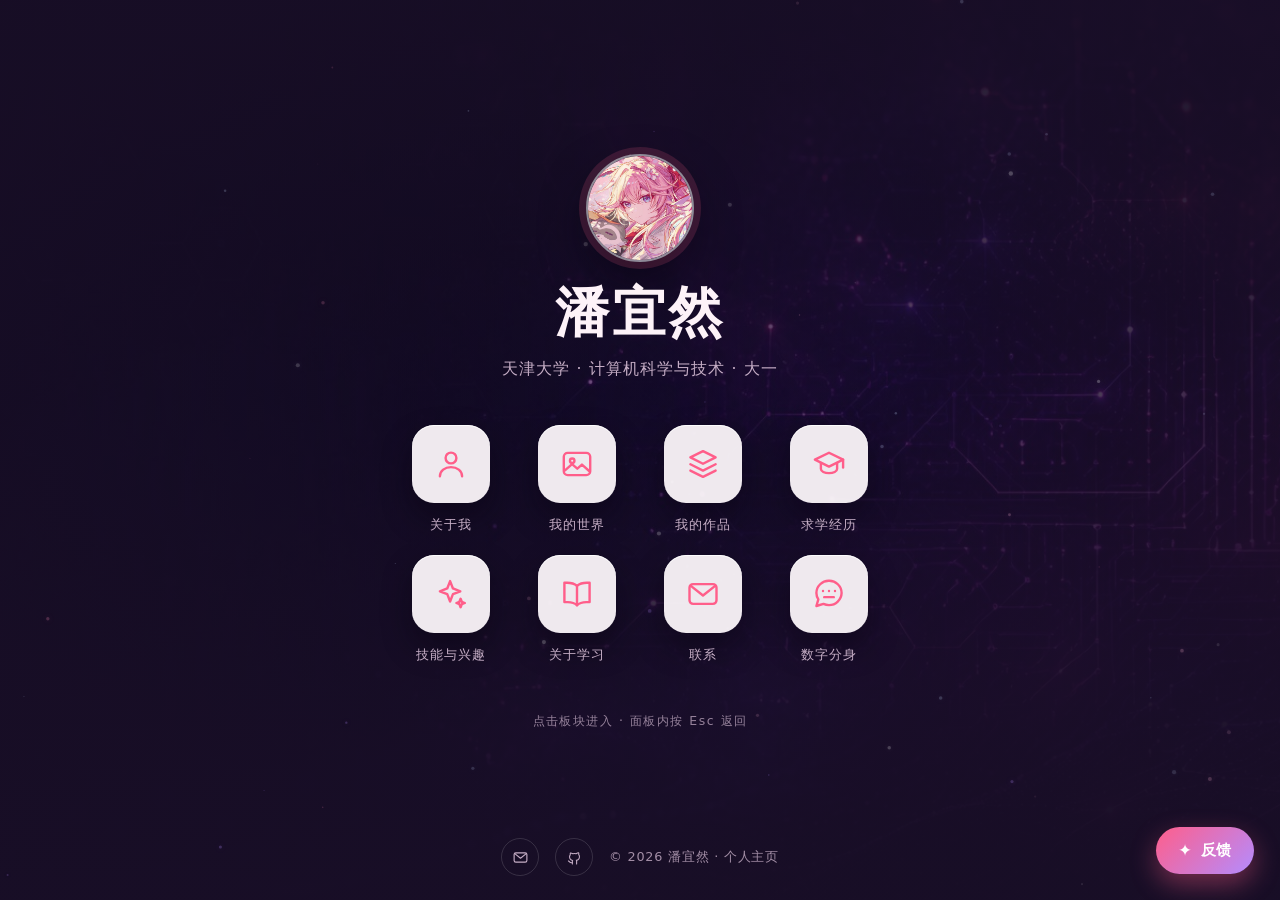
==== commit 40bb7058: "Add interactive Octopus Jelly study" ====
--- a/index.html
+++ b/index.html
@@ -341,6 +341,29 @@
               <iframe src="works/dino-pro/index.html" title="恐龙快跑 DINO PRO · Canvas 2D 游戏" loading="lazy"></iframe>
             </div>
           </li>
+
+          <li class="work-item">
+            <div class="work-head">
+              <span class="work-no">03</span>
+              <div class="work-tt">
+                <h3 class="work-t">双层果冻章鱼 · Octopus Jelly</h3>
+                <p class="work-meta">WebGPU · 三维渲染 · XPBD 四面体软体</p>
+              </div>
+              <a class="work-open" href="works/octopus-jelly/index.html" target="_blank" rel="noopener">
+                全屏打开 <span>↗</span>
+              </a>
+            </div>
+
+            <p class="work-desc">
+              八条腕从乳白内胶伸进斑驳的外胶，卷起时露出两排吸盘。
+              拖动章鱼可以拉伸或提起它，投下饵珠可以观察腕的反应。预览里可以更换珊瑚、深梅和薄荷配色，
+              并实时查看体积、腕展和外套膜高度。
+            </p>
+
+            <div class="work-frame">
+              <iframe src="works/octopus-jelly/index.html" title="双层果冻章鱼 · 三维软体实验" loading="lazy"></iframe>
+            </div>
+          </li>
         </ol>
 
         <!-- 以后新增作品的位置：新的作品卡插在上面 <ol class="works"> 里，
@@ -361,6 +384,7 @@
           <ul class="works-src-list">
             <li><b>01 鹈鹕骑自行车</b>生成模型：<code>DeepSeek-V4-Flash-Vision-Exp</code></li>
             <li><b>02 恐龙快跑 · DINO PRO</b>生成模型：<code>dth/DeepSeek-V4.1-Flash</code></li>
+            <li><b>03 双层果冻章鱼 · Octopus Jelly</b>生成模型：<code>GPT-6.2 Sol</code></li>
           </ul>
         </div>
       </div>
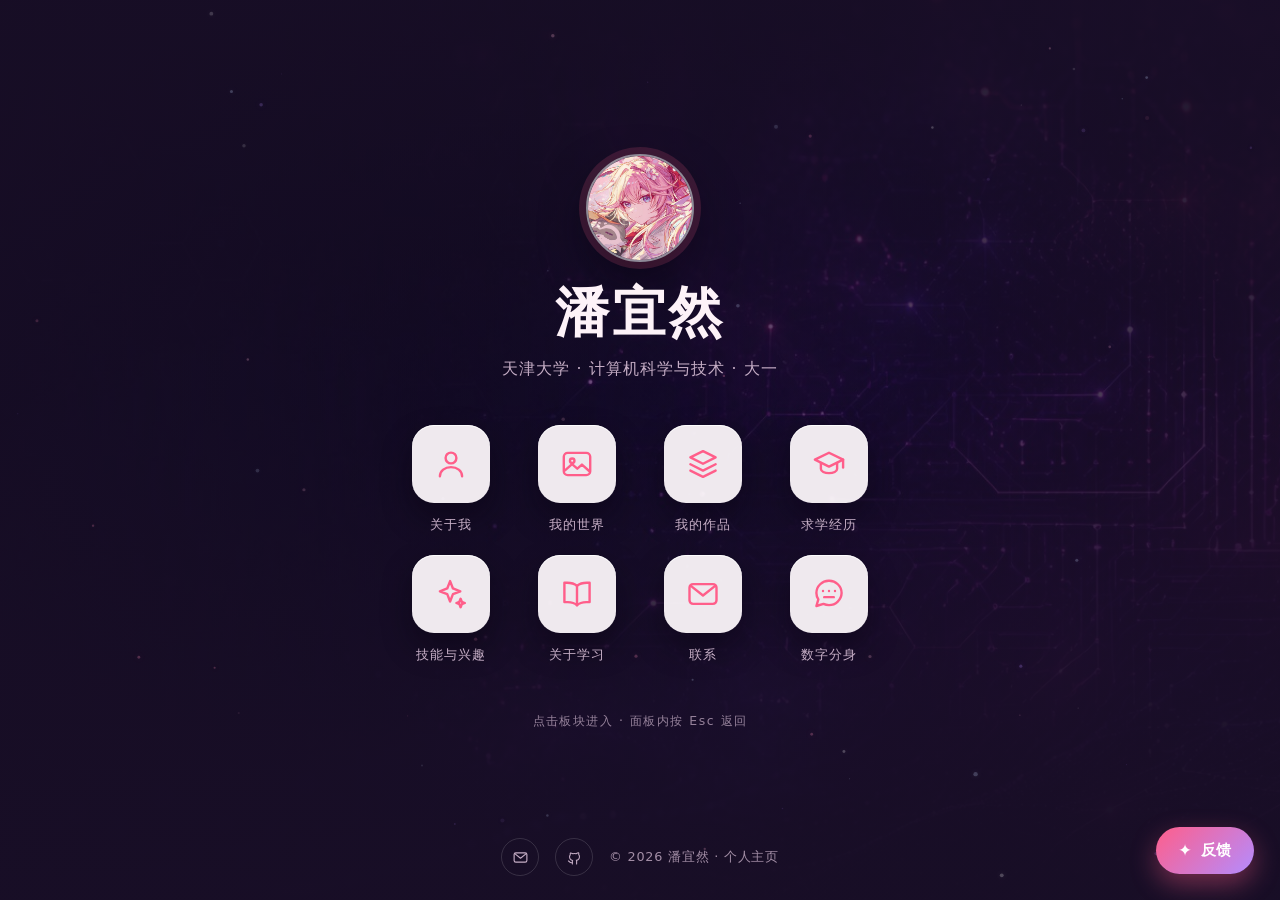
==== commit 8123be1e: "Add interactive Jelly Villa study" ====
--- a/index.html
+++ b/index.html
@@ -364,6 +364,27 @@
               <iframe src="works/octopus-jelly/index.html" title="双层果冻章鱼 · 三维软体实验" loading="lazy"></iframe>
             </div>
           </li>
+          <li class="work-item">
+            <div class="work-head">
+              <span class="work-no">04</span>
+              <div class="work-tt">
+                <h3 class="work-t">果冻别墅 · Jelly Villa</h3>
+                <p class="work-meta">材质研究 · WebGPU / WGSL · 浅水模拟</p>
+              </div>
+              <a class="work-open" href="works/jelly-villa/index.html" target="_blank" rel="noopener">
+                全屏打开 <span>↗</span>
+              </a>
+            </div>
+
+            <p class="work-desc">
+              白色别墅、十棵棕榈树和一艘不停航行的小艇，立在一块切开的热带岛屿果冻上。
+              拖动海面能搅出波纹，拉动方块侧面能让泻湖倾斜回弹，也可以投一只橡皮鸭，看看它怎样乘浪漂流。
+            </p>
+
+            <div class="work-frame">
+              <iframe src="works/jelly-villa/index.html" title="果冻别墅 · 互动材质研究" loading="lazy"></iframe>
+            </div>
+          </li>
         </ol>
 
         <!-- 以后新增作品的位置：新的作品卡插在上面 <ol class="works"> 里，
@@ -385,6 +406,7 @@
             <li><b>01 鹈鹕骑自行车</b>生成模型：<code>DeepSeek-V4-Flash-Vision-Exp</code></li>
             <li><b>02 恐龙快跑 · DINO PRO</b>生成模型：<code>dth/DeepSeek-V4.1-Flash</code></li>
             <li><b>03 双层果冻章鱼 · Octopus Jelly</b>生成模型：<code>GPT-6.2 Sol</code></li>
+            <li><b>04 果冻别墅 · Jelly Villa</b>生成模型：<code>GPT-6.2 Sol</code></li>
           </ul>
         </div>
       </div>
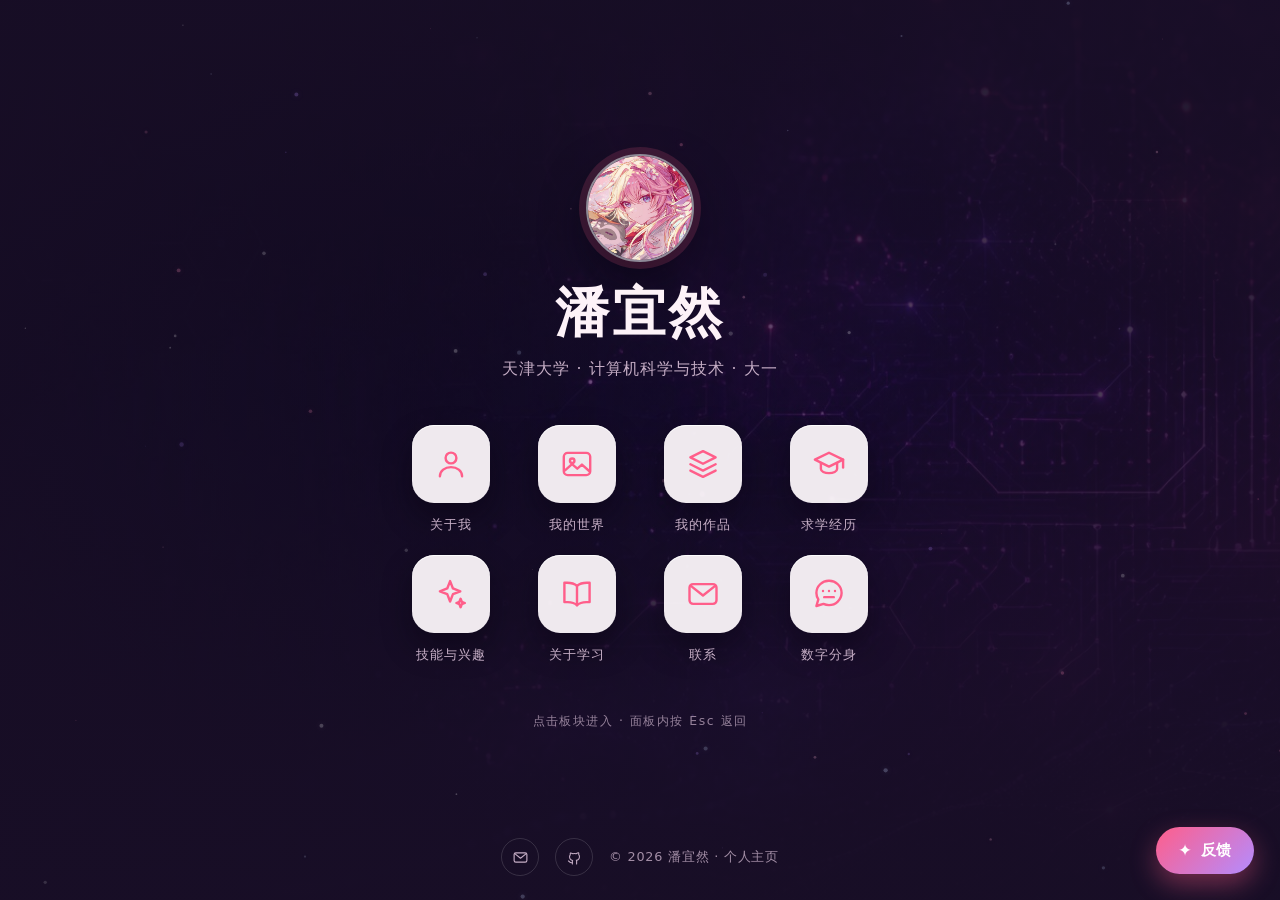
==== commit a2571db9: "Add interactive Geyser Jelly study" ====
--- a/index.html
+++ b/index.html
@@ -385,6 +385,29 @@
               <iframe src="works/jelly-villa/index.html" title="果冻别墅 · 互动材质研究" loading="lazy"></iframe>
             </div>
           </li>
+
+          <li class="work-item">
+            <div class="work-head">
+              <span class="work-no">05</span>
+              <div class="work-tt">
+                <h3 class="work-t">间歇泉果冻 · Geyser Jelly</h3>
+                <p class="work-meta">材质研究 · WebGPU / WGSL · 浅水与喷发模拟</p>
+              </div>
+              <a class="work-open" href="works/geyser-jelly/index.html" target="_blank" rel="noopener">
+                全屏打开 <span>↗</span>
+              </a>
+            </div>
+
+            <p class="work-desc">
+              一座冰岛火山岛嵌在半透明的果冻海里，岛上有玄武岩海崖、硅华温泉和草皮屋。
+              拖动海面会激起波纹，拉动方块侧面会让整座岛倾斜回弹。
+              点 ERUPTION 唤醒 Strokkur 间歇泉，点 TREMOR 触发火山震动。
+            </p>
+
+            <div class="work-frame">
+              <iframe src="works/geyser-jelly/index.html" title="间歇泉果冻 · 互动材质研究" loading="lazy"></iframe>
+            </div>
+          </li>
         </ol>
 
         <!-- 以后新增作品的位置：新的作品卡插在上面 <ol class="works"> 里，
@@ -407,6 +430,7 @@
             <li><b>02 恐龙快跑 · DINO PRO</b>生成模型：<code>dth/DeepSeek-V4.1-Flash</code></li>
             <li><b>03 双层果冻章鱼 · Octopus Jelly</b>生成模型：<code>GPT-6.2 Sol</code></li>
             <li><b>04 果冻别墅 · Jelly Villa</b>生成模型：<code>GPT-6.2 Sol</code></li>
+            <li><b>05 间歇泉果冻 · Geyser Jelly</b>生成模型：<code>GPT-6.2 Sol</code></li>
           </ul>
         </div>
       </div>
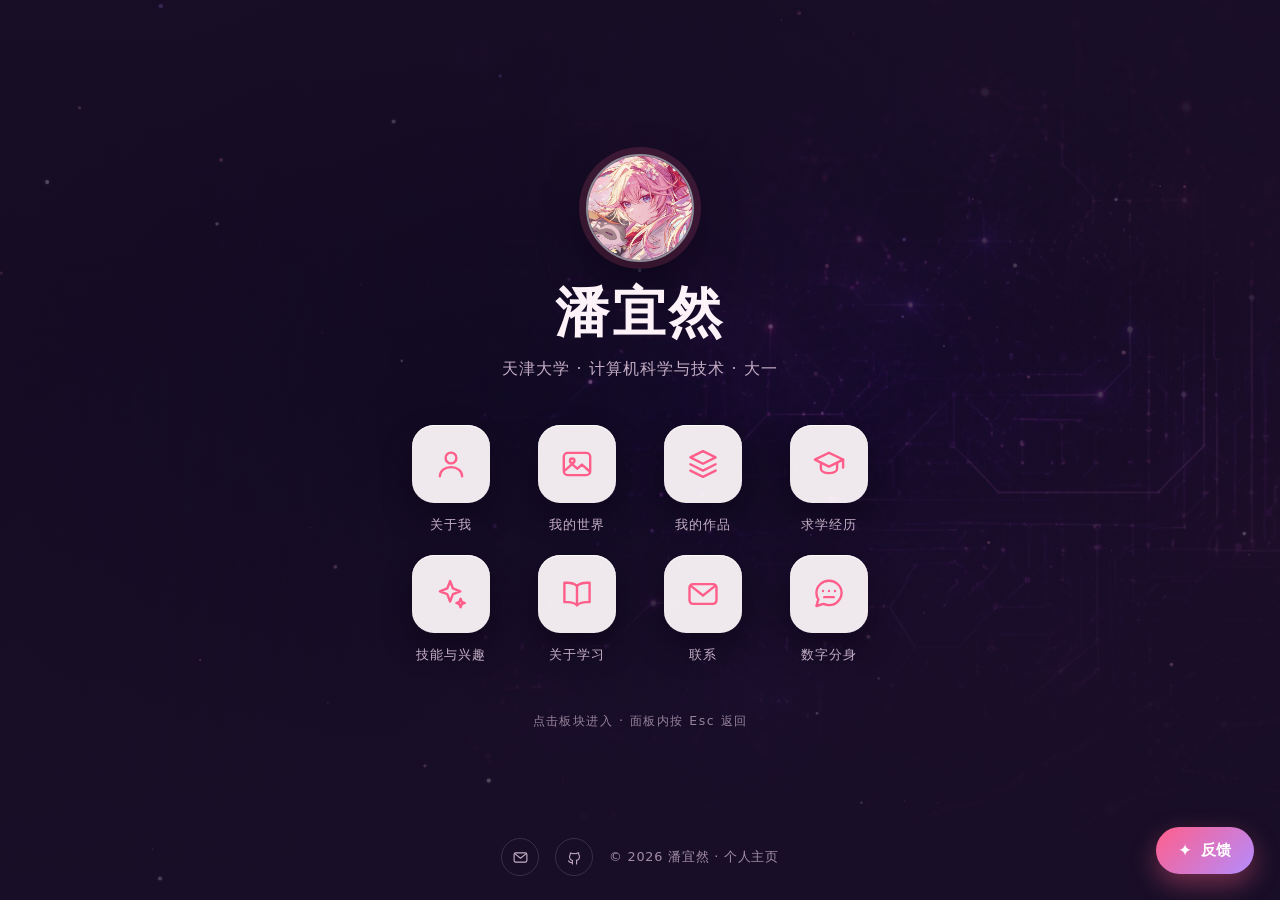
==== commit 732dbf38: "Make Geyser Jelly boat and whale steerable" ====
--- a/index.html
+++ b/index.html
@@ -400,7 +400,7 @@
 
             <p class="work-desc">
               一座冰岛火山岛嵌在半透明的果冻海里，岛上有玄武岩海崖、硅华温泉和草皮屋。
-              拖动海面会激起波纹，拉动方块侧面会让整座岛倾斜回弹。
+              拖动观鲸船或座头鲸可以改变航向，快速甩动后松手会让它们加速滑行。拖动海面能激起波纹，拉动方块侧面能让整座岛倾斜回弹。
               点 ERUPTION 唤醒 Strokkur 间歇泉，点 TREMOR 触发火山震动。
             </p>
 
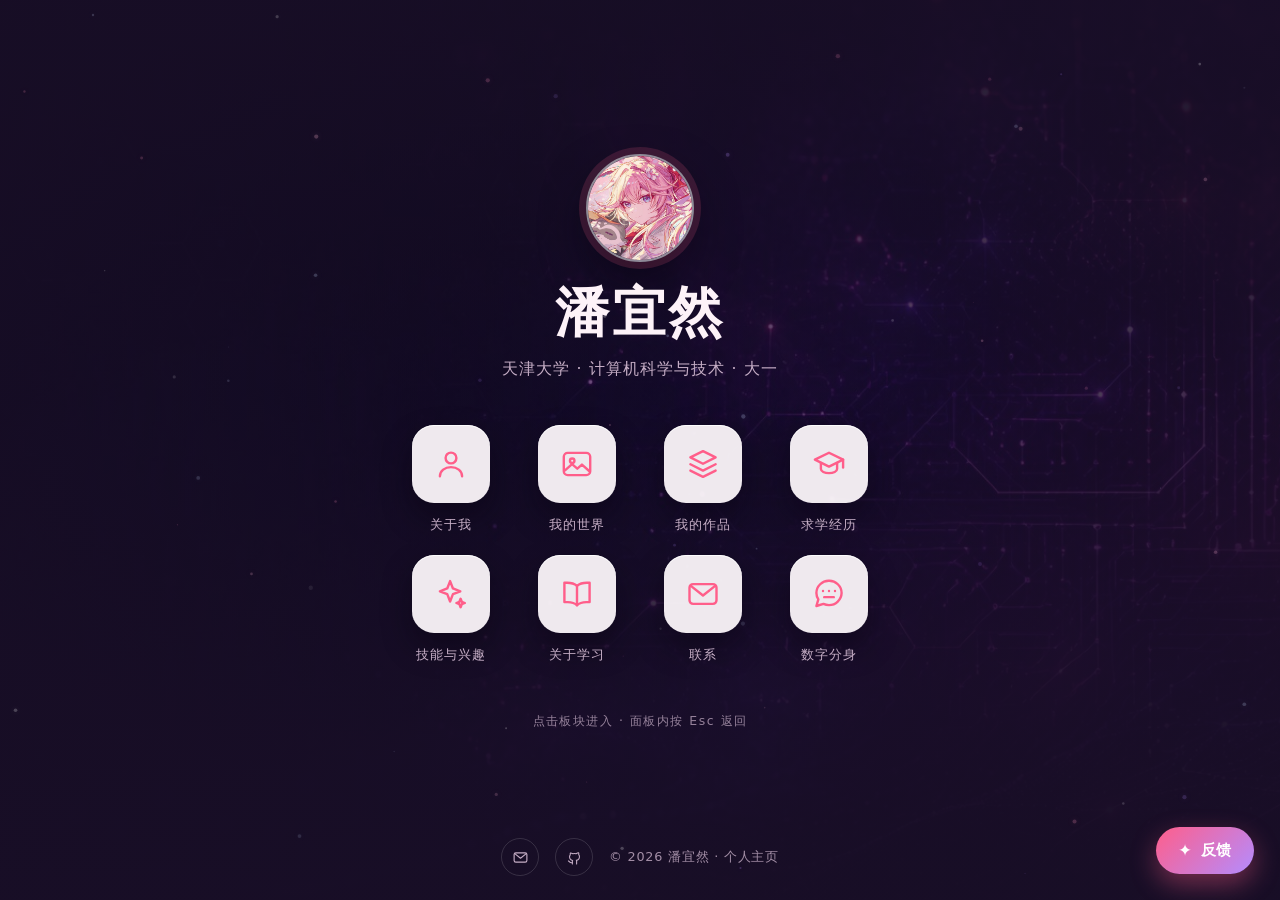
==== commit fc630470: "Refresh the portfolio gallery and refine five interactive works" ====
--- a/index.html
+++ b/index.html
@@ -8,7 +8,9 @@
   <!-- 加了这一行之后，面板的显示/隐藏完全由 .open 类决定；
        只有在禁用 JS 时才退回 CSS 的 :target 兜底 -->
   <script>document.documentElement.className = "js";</script>
-  <link rel="stylesheet" href="style.css?v=3.7" />
+  <link rel="stylesheet" href="style.css?v=20261121" />
+  <link rel="stylesheet" href="works/gallery.css?v=20261121">
+  <script src="works/gallery.js?v=20261121" defer></script>
 </head>
 <body>
 
@@ -264,13 +266,7 @@
     </div>
   </section>
 
-  <!-- =========================================================
-       全屏面板 / 我的作品（新增）
-       作品本体放在 works/ 目录里，用 iframe 原样嵌入——
-       作品自带的样式与脚本不会和主页互相影响，功能全部保留。
-       以后新增作品：复制一个 <li class="work-item"> 并改掉
-       编号 / 标题 / meta / 说明 / 署名即可。
-       ========================================================= -->
+  <!-- 作品展使用 works/gallery.css 与 works/gallery.js。 -->
   <section class="panel" id="works" aria-label="我的作品">
     <div class="panel-bar">
       <button class="panel-home" type="button" data-home aria-label="返回首页">
@@ -285,154 +281,61 @@
       <button class="panel-x" type="button" data-close aria-label="返回上一级" title="返回上一级">✕</button>
     </div>
     <div class="panel-body">
-      <div class="container pane">
-        <p class="eyebrow">✦ 我的作品 · MY WORKS</p>
-        <h2 class="sec-title">做出来的东西，<br>才算真的学会了</h2>
-        <p class="lead">
-          这里放的是我真正动手做出来的东西——不是练习题的答案，而是能打开、能点、能玩的作品。
-          每一件都是我从一句需求描述开始，和 AI 一轮轮对话、再把细节自己过一遍做出来的。
-        </p>
-
-        <ol class="works">
-          <li class="work-item">
-            <div class="work-head">
-              <span class="work-no">01</span>
-              <div class="work-tt">
-                <h3 class="work-t">鹈鹕骑自行车</h3>
-                <p class="work-meta">SVG · 2D 循环动画 · 逆向运动学（IK）</p>
-              </div>
-              <a class="work-open" href="works/pelican-bicycle.html" target="_blank" rel="noopener">
-                全屏打开 <span>↗</span>
-              </a>
-            </div>
-
-            <p class="work-desc">
-              一只鹈鹕蹬着自行车一路向前：车轮在转、曲柄在转、双腿贴着踏板一圈圈蹬，
-              身体还随着踩踏轻轻起伏；脚下是滚动的高速路虚线，身后扬起一小团尘。
-              下面的预览可以直接玩——拖动滑块能随时加速或减速，按暂停就停在当前这一帧。
-            </p>
-
-            <div class="work-frame">
-              <iframe src="works/pelican-bicycle.html" title="鹈鹕骑自行车 · SVG 2D 动画" loading="lazy"></iframe>
-            </div>
-          </li>
-
-          <li class="work-item">
-            <div class="work-head">
-              <span class="work-no">02</span>
-              <div class="work-tt">
-                <h3 class="work-t">恐龙快跑 · DINO PRO</h3>
-                <p class="work-meta">Canvas 2D · 游戏循环 · 金币连击系统</p>
-              </div>
-              <a class="work-open" href="works/dino-pro/index.html" target="_blank" rel="noopener">
-                全屏打开 <span>↗</span>
-              </a>
-            </div>
-
-            <p class="work-desc">
-              Chrome 小恐龙的加强版。在经典的"跳过仙人掌"之上加了一整套金币机制：
-              金币沿着恐龙真实的跳跃抛物线铺开，所以只要在弧线起点起跳，就能把一整组金币收干净——
-              连续收集会累积连击倍率（最高 ×3.0），但漏掉一枚立刻清零，"要不要为几枚金币冒险"成了每一秒都在做的决策。
-              同时可以用 A / D 实时加减速：加速能拉开与障碍的距离，代价是反应时间变短。
-              下面可以直接玩，手机端会自动出现虚拟按键。
-            </p>
-
-            <div class="work-frame">
-              <iframe src="works/dino-pro/index.html" title="恐龙快跑 DINO PRO · Canvas 2D 游戏" loading="lazy"></iframe>
-            </div>
-          </li>
-
-          <li class="work-item">
-            <div class="work-head">
-              <span class="work-no">03</span>
-              <div class="work-tt">
-                <h3 class="work-t">双层果冻章鱼 · Octopus Jelly</h3>
-                <p class="work-meta">WebGPU · 三维渲染 · XPBD 四面体软体</p>
-              </div>
-              <a class="work-open" href="works/octopus-jelly/index.html" target="_blank" rel="noopener">
-                全屏打开 <span>↗</span>
-              </a>
-            </div>
-
-            <p class="work-desc">
-              八条腕从乳白内胶伸进斑驳的外胶，卷起时露出两排吸盘。
-              拖动章鱼可以拉伸或提起它，投下饵珠可以观察腕的反应。预览里可以更换珊瑚、深梅和薄荷配色，
-              并实时查看体积、腕展和外套膜高度。
-            </p>
-
-            <div class="work-frame">
-              <iframe src="works/octopus-jelly/index.html" title="双层果冻章鱼 · 三维软体实验" loading="lazy"></iframe>
-            </div>
-          </li>
-          <li class="work-item">
-            <div class="work-head">
-              <span class="work-no">04</span>
-              <div class="work-tt">
-                <h3 class="work-t">果冻别墅 · Jelly Villa</h3>
-                <p class="work-meta">材质研究 · WebGPU / WGSL · 浅水模拟</p>
-              </div>
-              <a class="work-open" href="works/jelly-villa/index.html" target="_blank" rel="noopener">
-                全屏打开 <span>↗</span>
-              </a>
-            </div>
-
-            <p class="work-desc">
-              白色别墅、十棵棕榈树和一艘不停航行的小艇，立在一块切开的热带岛屿果冻上。
-              拖动海面能搅出波纹，拉动方块侧面能让泻湖倾斜回弹，也可以投一只橡皮鸭，看看它怎样乘浪漂流。
-            </p>
-
-            <div class="work-frame">
-              <iframe src="works/jelly-villa/index.html" title="果冻别墅 · 互动材质研究" loading="lazy"></iframe>
-            </div>
-          </li>
-
-          <li class="work-item">
-            <div class="work-head">
-              <span class="work-no">05</span>
-              <div class="work-tt">
-                <h3 class="work-t">间歇泉果冻 · Geyser Jelly</h3>
-                <p class="work-meta">材质研究 · WebGPU / WGSL · 浅水与喷发模拟</p>
-              </div>
-              <a class="work-open" href="works/geyser-jelly/index.html" target="_blank" rel="noopener">
-                全屏打开 <span>↗</span>
-              </a>
-            </div>
-
-            <p class="work-desc">
-              一座冰岛火山岛嵌在半透明的果冻海里，岛上有玄武岩海崖、硅华温泉和草皮屋。
-              拖动观鲸船或座头鲸可以改变航向，快速甩动后松手会让它们加速滑行。拖动海面能激起波纹，拉动方块侧面能让整座岛倾斜回弹。
-              点 ERUPTION 唤醒 Strokkur 间歇泉，点 TREMOR 触发火山震动。
-            </p>
-
-            <div class="work-frame">
-              <iframe src="works/geyser-jelly/index.html" title="间歇泉果冻 · 互动材质研究" loading="lazy"></iframe>
-            </div>
-          </li>
-        </ol>
-
-        <!-- 以后新增作品的位置：新的作品卡插在上面 <ol class="works"> 里，
-             这块占位卡表示"还有更多在路上"，作品再多也可以继续留着 -->
-        <div class="work-slot">
-          <span class="work-slot-ico" aria-hidden="true">✦</span>
-          <b>下一个作品正在路上</b>
-          <span>等我把它做出来，就会出现在这里。</span>
-        </div>
-
-        <!-- 最下方：这些作品由什么大模型生成 -->
-        <div class="works-src">
-          <p class="works-src-t">✦ 这些作品是怎么来的</p>
-          <p>
-            页面里的作品都是我先把想要的效果讲清楚，再和大模型一轮轮对话、不断调整改出来的，
-            最后自己动手过一遍细节。下面记下每件作品对应的生成模型。
-          </p>
-          <ul class="works-src-list">
-            <li><b>01 鹈鹕骑自行车</b>生成模型：<code>DeepSeek-V4-Flash-Vision-Exp</code></li>
-            <li><b>02 恐龙快跑 · DINO PRO</b>生成模型：<code>dth/DeepSeek-V4.1-Flash</code></li>
-            <li><b>03 双层果冻章鱼 · Octopus Jelly</b>生成模型：<code>GPT-6.2 Sol</code></li>
-            <li><b>04 果冻别墅 · Jelly Villa</b>生成模型：<code>GPT-6.2 Sol</code></li>
-            <li><b>05 间歇泉果冻 · Geyser Jelly</b>生成模型：<code>GPT-6.2 Sol</code></li>
+      <div class="container gallery">
+        <h2>我的作品</h2>
+        <p class="gallery-intro">从踩踏板的鹈鹕，到一座会晃动的火山岛。</p>
+        <article class="gallery-feature" aria-labelledby="feature-title">
+          <div class="gallery-hero" id="geyser-preview">
+            <img src="works/previews/geyser.webp" width="1120" height="720" alt="冰岛果冻海中的火山岛，间歇泉正喷出白色水柱">
+          </div>
+          <div class="gallery-feature-copy">
+            <h3 id="feature-title">间歇泉果冻</h3>
+            <p>唤醒冰岛的斯特罗柯间歇泉，等白雾散开，再把观鲸船甩向海面。</p>
+            <a class="gallery-primary" id="preview-eruption" href="works/geyser-jelly/index.html?show=eruption">唤醒间歇泉</a>
+            <a class="gallery-full" href="works/geyser-jelly/index.html">打开完整场景</a>
+          </div>
+        </article>
+
+        <ul class="gallery-grid" aria-label="更多作品">
+          <li><a href="works/octopus-jelly/index.html">
+            <img src="works/previews/octopus.webp" width="720" height="450" loading="lazy" alt="">
+            <h3>双层果冻章鱼</h3><p>放一颗饵珠，看哪条腕先卷起来。</p>
+          </a></li>
+          <li><a href="works/jelly-villa/index.html">
+            <img src="works/previews/villa.webp" width="720" height="450" loading="lazy" alt="">
+            <h3>果冻别墅</h3><p>扔只橡皮鸭，让它在泻湖里乘浪。</p>
+          </a></li>
+          <li><a href="works/dino-pro/index.html">
+            <img src="works/previews/dino.webp" width="720" height="450" loading="lazy" alt="">
+            <h3>恐龙快跑 · DINO PRO</h3><p>踩准起跳点，把弧线上的金币一口气收下。</p>
+          </a></li>
+          <li><a href="works/pelican-bicycle.html">
+            <img src="works/previews/pelican.webp" width="720" height="450" loading="lazy" alt="">
+            <h3>鹈鹕骑自行车</h3><p>慢放一圈，看鹈鹕的脚怎么跟住踏板。</p>
+          </a></li>
+        </ul>
+
+        <article class="gallery-note">
+          <div>
+            <h3>一次试玩改动：给观鲸船加上惯性</h3>
+            <p>第一版试玩时，我发现船没有动，鲸鱼跳起来就消失了。我提出让它们一直航行和游动，也让拖拽能改变方向和速度。新版里可以把船朝开阔海面甩一下，松手后看它滑一段，再自己转回来。</p>
+          </div>
+          <div class="gallery-motion">
+            <video controls muted playsinline preload="none" poster="works/previews/boat.webp" width="720" height="450" aria-label="观鲸船甩开后继续滑行，再转回航线">
+              <source src="works/previews/boat.mp4" type="video/mp4">
+              <a href="works/previews/boat.mp4">观看观鲸船滑行</a>
+            </video>
+          </div>
+        </article>
+        <details class="gallery-credits">
+          <summary>创作过程与模型署名</summary>
+          <p>我提出玩法和设计，和 AI 一起做出原型，再亲自试玩，发现问题后继续调整。</p>
+          <ul>
+            <li>鹈鹕骑自行车 · DeepSeek-V4-Flash-Vision-Exp</li>
+            <li>恐龙快跑 · dth/DeepSeek-V4.1-Flash</li>
+            <li>双层果冻章鱼、果冻别墅、间歇泉果冻 · GPT-6.2 Sol</li>
           </ul>
-        </div>
+        </details>
       </div>
     </div>
   </section>
--- a/style.css
+++ b/style.css
@@ -961,145 +961,8 @@
    以后新增作品：复制一个 <li class="work-item">，
         改掉编号、标题、meta、说明，并在最下方署名区加一行。
    ============================================================ */
-.works {
-  list-style: none;
-  margin-top: 44px;
-  display: flex; flex-direction: column; gap: 34px;
-}
-
-.work-item {
-  background: rgba(255, 255, 255, 0.97);
-  border: 1px solid rgba(42, 20, 50, 0.08);
-  border-radius: var(--r-md);
-  padding: 26px 28px 28px;
-  box-shadow: 0 24px 56px rgba(42, 20, 50, 0.13);
-}
-
-/* 卡片头部：编号 + 标题 + 右上角「全屏打开」 */
-.work-head { display: flex; align-items: flex-start; gap: 18px; flex-wrap: wrap; }
-.work-no {
-  flex: 0 0 auto;
-  font-family: var(--font-serif);
-  font-size: 1.5rem; font-weight: 700; line-height: 1;
-  color: var(--accent);
-  padding-top: 5px;
-  font-variant-numeric: tabular-nums;
-}
-.work-tt { flex: 1 1 auto; min-width: 0; }
-.work-t {
-  font-family: var(--font-serif);
-  font-size: clamp(1.3rem, 2.6vw, 1.75rem);
-  font-weight: 700; line-height: 1.3; letter-spacing: -0.2px;
-  color: var(--t-dark);
-}
-.work-meta {
-  margin-top: 8px;
-  font-size: 0.74rem; font-weight: 600;
-  letter-spacing: 0.16em;
-  color: var(--t-dark-mute);
-}
-.work-open {
-  flex: 0 0 auto;
-  display: inline-flex; align-items: center; gap: 6px;
-  font-size: 0.84rem; font-weight: 600;
-  color: var(--t-dark);
-  border: 1px solid var(--line-light); border-radius: var(--r-pill);
-  padding: 9px 18px;
-  transition: border-color 0.2s ease, background 0.2s ease, transform 0.2s ease;
-}
-.work-open span { transition: transform 0.2s ease; }
-.work-open:hover {
-  border-color: var(--accent);
-  background: rgba(255, 94, 138, 0.06);
-  transform: translateY(-2px);
-}
-.work-open:hover span { transform: translate(2px, -2px); }
-
-.work-desc {
-  margin-top: 18px;
-  color: var(--t-dark-mute);
-  font-size: 0.95rem; line-height: 1.8;
-  max-width: 76ch;
-}
-
-/* 内嵌预览：作品自带一整套样式，用 iframe 隔开，互不干扰 */
-.work-frame {
-  margin-top: 22px;
-  border-radius: var(--r-md);
-  overflow: hidden;
-  background: #0f1826;
-  border: 1px solid rgba(42, 20, 50, 0.1);
-  box-shadow: 0 16px 40px rgba(42, 20, 50, 0.16);
-}
-.work-frame iframe {
-  display: block; width: 100%; border: 0;
-  height: clamp(440px, 86vh, 940px);
-}
-
-/* 以后新增作品的占位卡 */
-.work-slot {
-  display: flex; flex-direction: column; align-items: center; gap: 7px;
-  text-align: center;
-  margin-top: 34px;
-  padding: 40px 24px;
-  border: 1px dashed rgba(42, 28, 48, 0.22);
-  border-radius: var(--r-md);
-  color: var(--t-dark-mute);
-}
-.work-slot-ico { color: var(--accent-2); font-size: 1.1rem; }
-.work-slot b { color: var(--t-dark); font-size: 1rem; }
-.work-slot > span:last-child { font-size: 0.9rem; }
-
-/* 最下方：作品生成所用的模型署名 */
-.works-src {
-  margin-top: 48px;
-  padding-top: 30px;
-  border-top: 1px solid var(--line-light);
-}
-.works-src-t {
-  color: var(--accent); font-weight: 700;
-  font-size: 0.8rem; letter-spacing: 2px;
-  margin-bottom: 14px;
-}
-.works-src p { color: var(--t-dark-mute); font-size: 0.93rem; max-width: 76ch; }
-.works-src-list {
-  list-style: none; margin-top: 18px;
-  display: flex; flex-direction: column; gap: 10px;
-}
-.works-src-list li {
-  position: relative; padding-left: 17px;
-  color: var(--t-dark-mute); font-size: 0.9rem;
-}
-.works-src-list li::before {
-  content: "✦"; position: absolute; left: 0; top: 0;
-  color: var(--accent-2); font-size: 0.7rem;
-}
-.works-src-list b { color: var(--t-dark); font-weight: 600; }
-.works-src-list code {
-  font-family: ui-monospace, "Cascadia Mono", Consolas, monospace;
-  font-size: 0.85rem;
-  color: var(--accent);
-  background: rgba(255, 94, 138, 0.09);
-  border-radius: 6px;
-  padding: 2px 8px;
-}
-
-@media (max-width: 720px) {
-  .works { margin-top: 34px; gap: 26px; }
-  .work-item { padding: 20px 18px 22px; }
-  .work-head { gap: 12px; }
-  .work-no { font-size: 1.25rem; padding-top: 4px; }
-  .work-open { padding: 8px 15px; font-size: 0.8rem; }
-  .work-desc { font-size: 0.9rem; margin-top: 15px; }
-  .work-frame { margin-top: 18px; }
-  .work-frame iframe { height: clamp(380px, 72vh, 640px); }
-  .work-slot { margin-top: 26px; padding: 30px 18px; }
-  .works-src { margin-top: 38px; padding-top: 24px; }
-}
-
 @media (prefers-reduced-motion: reduce) {
   .panel.open .pane { animation: none; }
   .panel-t.is-typing::after { animation: none; opacity: 1; }
-  .panel-x, .panel-home, .tl-card, .tl-rail-fill, .tl-dot,
-  .work-open, .work-open span { transition: none; }
-}
+  .panel-x, .panel-home, .tl-card, .tl-rail-fill, .tl-dot { transition: none; }
+}
--- a/works/gallery.css
+++ b/works/gallery.css
@@ -0,0 +1,69 @@
+#works .gallery {
+  --gallery-ink: #202b27;
+  --gallery-teal: #175c51;
+  --gallery-rule: #c5d0c6;
+  --gallery-display: "Noto Serif SC", "Songti SC", SimSun, serif;
+  padding-block: clamp(22px, 4vw, 52px) 88px;
+  color: var(--gallery-ink);
+}
+.gallery h2, .gallery h3 { font-family: var(--gallery-display); line-height: 1.17; }
+.gallery h2 { margin: 0; font-size: clamp(28px, 4vw, 48px); }
+.gallery-intro { margin: 8px 0 20px; color: #4d5b56; }
+.gallery-feature {
+  position: relative;
+  display: grid;
+  grid-template-columns: minmax(245px, .76fr) minmax(0, 1.64fr);
+  scroll-margin-top: 78px;
+  background: #e8ece4;
+  border: 1px solid var(--gallery-rule);
+  border-radius: 6px;
+  overflow: clip;
+}
+.gallery-hero { grid-column: 2; grid-row: 1; min-width: 0; aspect-ratio: 1120 / 720; background: #dbe1d7; }
+.gallery-hero img, .gallery-hero iframe { width: 100%; height: 100%; display: block; border: 0; }
+.gallery-hero img { object-fit: cover; }
+.gallery-feature-copy {
+  grid-column: 1; grid-row: 1; align-self: center;
+  padding: clamp(18px, 3.8vw, 48px);
+}
+.gallery-feature-copy h3 { margin: 0; font-size: clamp(26px, 3.2vw, 45px); text-wrap: balance; }
+.gallery-feature-copy p { margin: 14px 0 20px; line-height: 1.65; }
+.gallery-primary, .gallery-close {
+  display: inline-flex; align-items: center; justify-content: center; min-height: 44px;
+  padding: 8px 16px; border: 1px solid var(--gallery-teal); border-radius: 4px;
+  background: var(--gallery-teal); color: #fff; font: inherit; font-weight: 700; text-decoration: none;
+}
+.gallery-primary:hover, .gallery-close:hover { background: #10483f; }
+.gallery-full { display: block; width: fit-content; margin-top: 12px; color: #175c51; text-underline-offset: .22em; }
+.gallery-feature.is-playing { display: flex; flex-direction: column; }
+.gallery-feature.is-playing .gallery-hero { aspect-ratio: auto; height: clamp(420px, 71svh, 720px); }
+.gallery-feature.is-playing .gallery-feature-copy { order: -1; width: 100%; display: flex; align-items: center; gap: 12px; padding: 9px 14px; }
+.gallery-feature.is-playing h3 { font-size: 18px; margin-right: auto; }
+.gallery-feature.is-playing .gallery-full { margin: 0; }
+.gallery-feature.is-playing p, .gallery-feature.is-playing .gallery-primary { display: none; }
+.gallery-grid { list-style: none; margin: 28px 0 38px; padding: 0; display: grid; grid-template-columns: repeat(4, 1fr); gap: clamp(12px, 2vw, 24px); }
+.gallery-grid a { display: block; height: 100%; border-bottom: 1px solid var(--gallery-rule); color: inherit; text-decoration: none; }
+.gallery-grid a:hover h3 { text-decoration: underline; text-underline-offset: .25em; }
+.gallery-grid img { display: block; width: 100%; height: auto; border-radius: 4px; background: #e1e7df; }
+.gallery-grid h3 { margin: 11px 0 4px; font-size: clamp(16px, 1.9vw, 23px); }
+.gallery-grid p { margin: 0 0 15px; color: #4d5b56; line-height: 1.5; font-size: .9rem; }
+.gallery-note { display: grid; grid-template-columns: 1fr minmax(0, .8fr); gap: clamp(18px, 4vw, 48px); align-items: center; border-block: 1px solid var(--gallery-rule); padding: 20px 0; }
+.gallery-note h3 { font-size: clamp(20px, 2.6vw, 30px); margin: 0 0 12px; }
+.gallery-note p { margin: 0; max-width: 48ch; line-height: 1.8; }
+.gallery-motion video { width: 100%; height: auto; max-height: 300px; object-fit: contain; background: #e8ece4; display: block; }
+.gallery-credits { margin-top: 18px; font-size: .9rem; color: #465650; }
+.gallery-credits summary { cursor: pointer; min-height: 44px; line-height: 44px; width: fit-content; }
+.gallery :focus-visible { outline: 3px solid #175c51; outline-offset: 4px; }
+@media (max-width: 760px) {
+  .gallery-grid { grid-template-columns: repeat(2, minmax(0, 1fr)); }
+  .gallery-feature { display: block; }
+  .gallery-feature-copy { padding: 16px 18px; }
+  .gallery-feature-copy p { margin: 7px 0 12px; }
+  .gallery-feature.is-playing .gallery-hero { height: clamp(430px, 66svh, 620px); }
+  .gallery-note { grid-template-columns: 1fr; }
+}
+@media (max-width: 460px) {
+  .gallery-feature.is-playing .gallery-feature-copy { gap: 8px; }
+  .gallery-feature.is-playing h3 { display: none; }
+  .gallery-feature.is-playing .gallery-close { margin-right: auto; }
+}
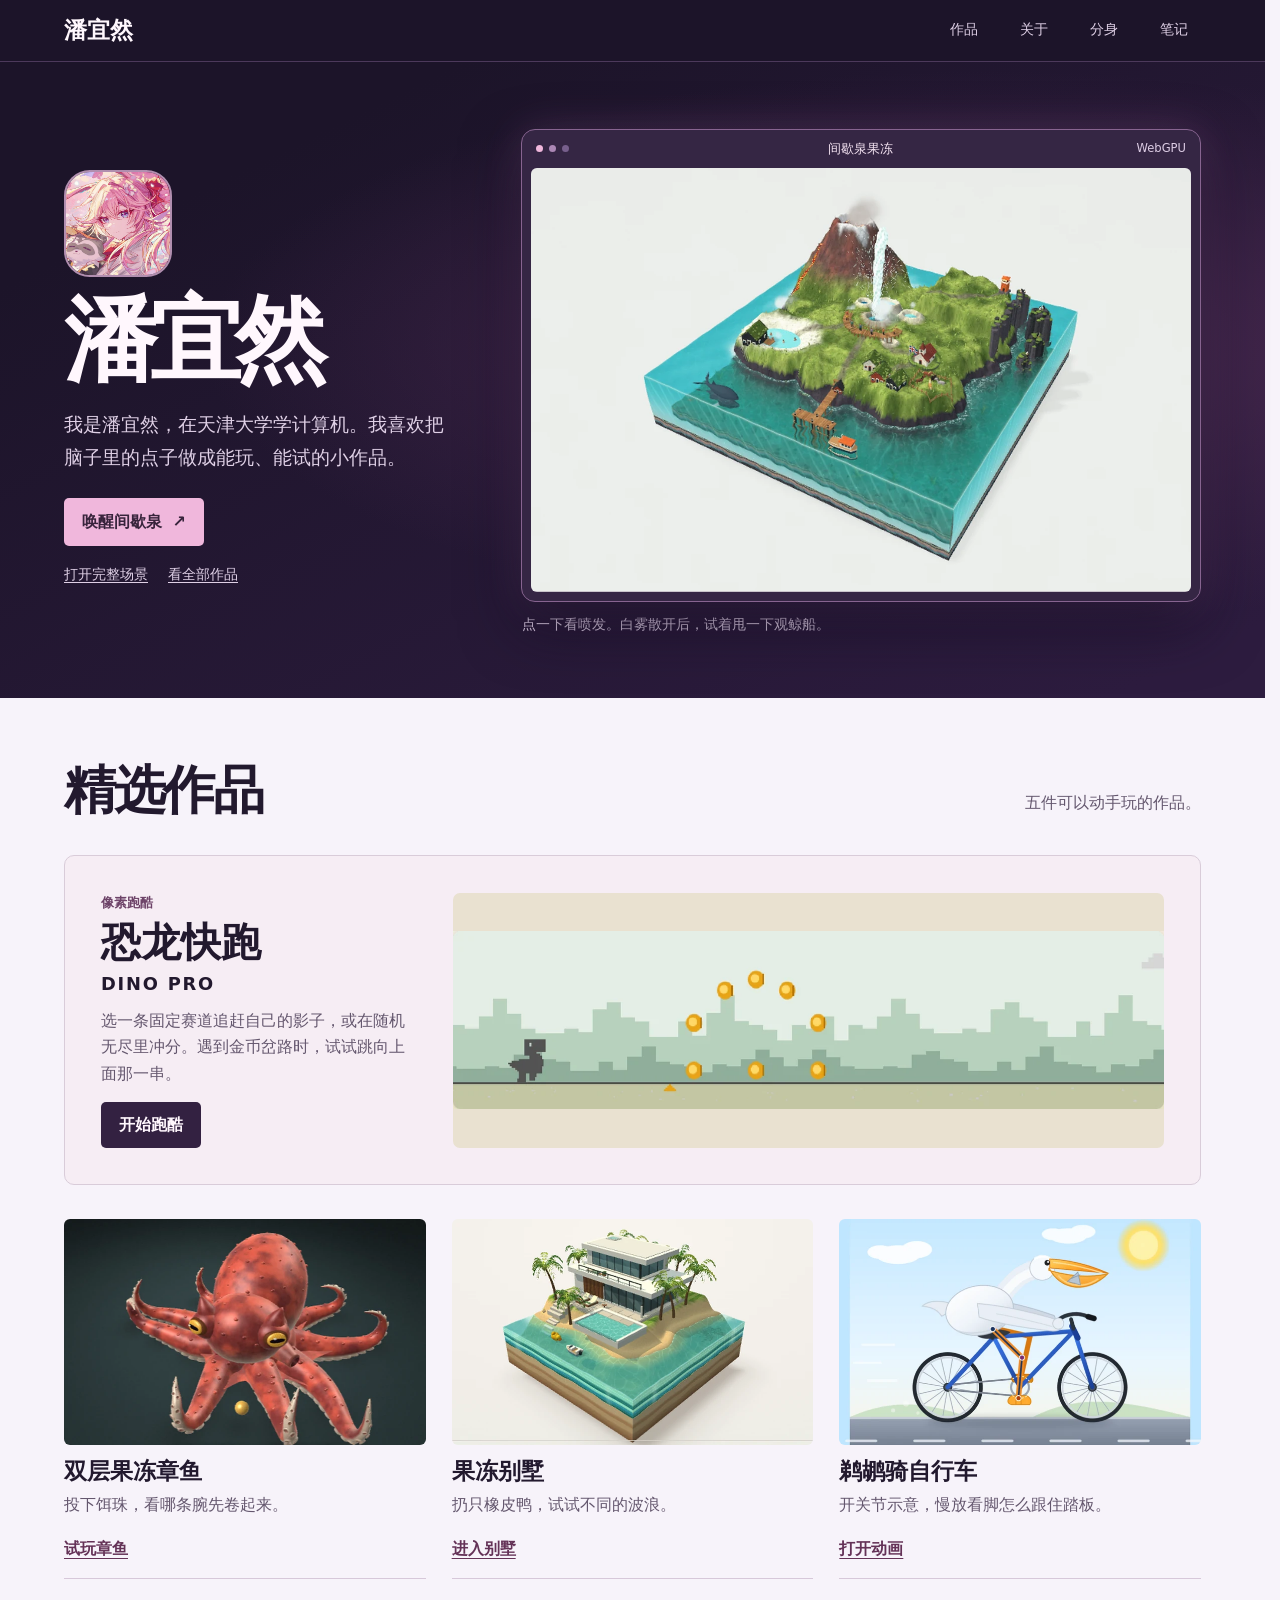
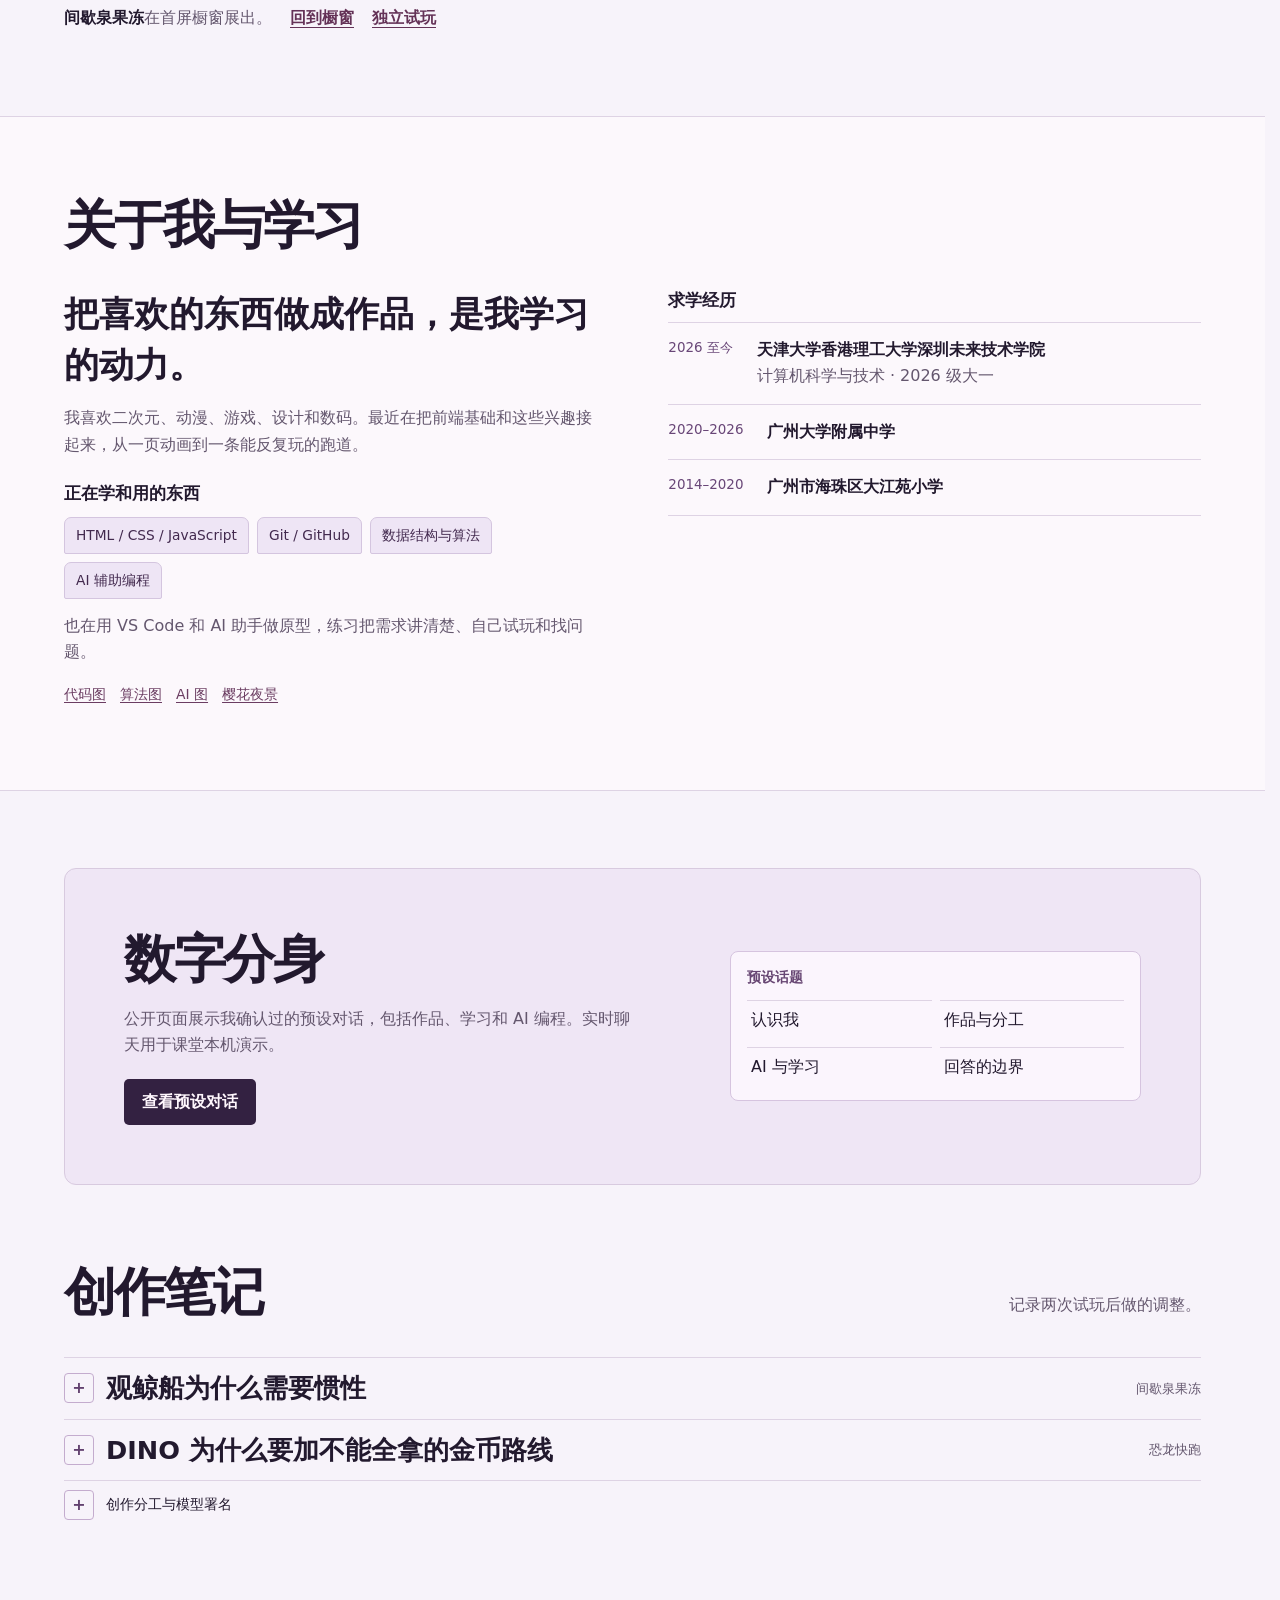
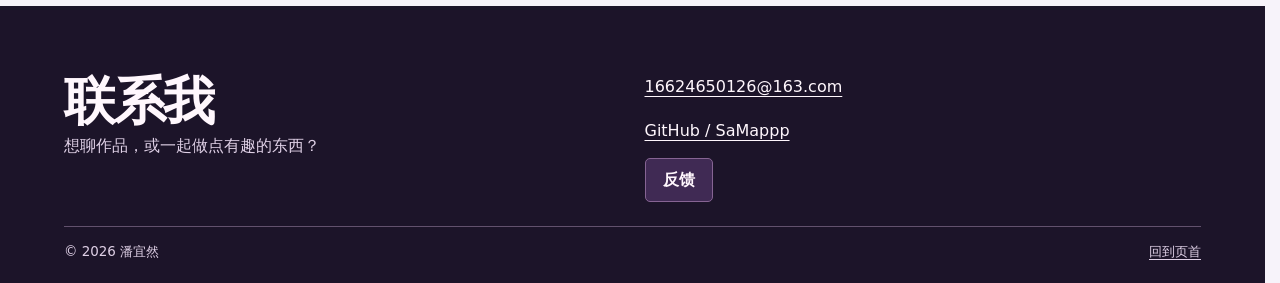
==== commit a744323d: "Redesign the homepage as a personal creation exhibition" ====
--- a/index.html
+++ b/index.html
@@ -1,562 +1,246 @@
 <!DOCTYPE html>
-<html lang="zh-CN" class="no-js">
+<html lang="zh-CN">
 <head>
-  <meta charset="UTF-8" />
-  <meta name="viewport" content="width=device-width, initial-scale=1.0" />
-  <meta name="description" content="潘宜然的个人主页 —— 天津大学计算机科学与技术专业，记录学习、兴趣与作品" />
-  <title>潘宜然 · 个人主页</title>
-  <!-- 加了这一行之后，面板的显示/隐藏完全由 .open 类决定；
-       只有在禁用 JS 时才退回 CSS 的 :target 兜底 -->
-  <script>document.documentElement.className = "js";</script>
-  <link rel="stylesheet" href="style.css?v=20261121" />
-  <link rel="stylesheet" href="works/gallery.css?v=20261121">
-  <script src="works/gallery.js?v=20261121" defer></script>
+  <meta charset="UTF-8">
+  <meta name="viewport" content="width=device-width, initial-scale=1">
+  <meta name="description" content="潘宜然的个人创作展厅。这里有可以试玩的作品，以及我的学习和制作笔记。">
+  <meta name="theme-color" content="#1c1429">
+  <title>潘宜然的创作展厅</title>
+  <link rel="stylesheet" href="style.css?v=20261121-exhibit">
+  <link rel="stylesheet" href="works/gallery.css?v=20261121-exhibit">
+  <link rel="stylesheet" href="feedback.css?v=20261121-exhibit">
+  <script src="script.js?v=20261121-exhibit" defer></script>
+  <script src="works/gallery.js?v=20261121-exhibit" defer></script>
 </head>
-<body>
-
-  <!-- =========================================================
-       初始页：桌面上只放名字 + 入口按钮
-       点任意入口 → 对应的全屏面板展开（见下方 .panel）
-       ========================================================= -->
-  <main class="desk" id="desk">
-    <div class="desk-wall" aria-hidden="true"></div>
-    <div class="desk-veil" aria-hidden="true"></div>
-    <canvas id="stardust" aria-hidden="true"></canvas>
-
-    <div class="desk-in">
-      <img class="desk-ava" src="assets/avatar.jpg" alt="潘宜然的头像" />
-      <h1 class="desk-name">潘宜然</h1>
-      <p class="desk-sub">天津大学 · 计算机科学与技术 · 大一</p>
-
-      <nav class="desk-grid" aria-label="板块入口">
-
-        <a class="tile" href="#about">
-          <span class="tile-ico" aria-hidden="true">
-            <svg viewBox="0 0 24 24" fill="none" stroke="currentColor" stroke-width="1.6" stroke-linecap="round" stroke-linejoin="round">
-              <circle cx="12" cy="8" r="3.6" />
-              <path d="M4.6 20.2c0-3.7 3.4-6.1 7.4-6.1s7.4 2.4 7.4 6.1" />
-            </svg>
-          </span>
-          <span class="tile-t">关于我</span>
-        </a>
-
-        <a class="tile" href="#world">
-          <span class="tile-ico" aria-hidden="true">
-            <svg viewBox="0 0 24 24" fill="none" stroke="currentColor" stroke-width="1.6" stroke-linecap="round" stroke-linejoin="round">
-              <rect x="3.2" y="4.6" width="17.6" height="14.8" rx="2.6" />
-              <circle cx="8.8" cy="9.8" r="1.5" />
-              <path d="M4 16.2l4.7-4.1 3.5 3 3.1-2.7 5.2 4.6" />
-            </svg>
-          </span>
-          <span class="tile-t">我的世界</span>
-        </a>
-
-        <a class="tile" href="#works">
-          <span class="tile-ico" aria-hidden="true">
-            <svg viewBox="0 0 24 24" fill="none" stroke="currentColor" stroke-width="1.6" stroke-linecap="round" stroke-linejoin="round">
-              <path d="M12 3.4l8.4 4.2-8.4 4.2-8.4-4.2z" />
-              <path d="M3.6 12.2l8.4 4.2 8.4-4.2" />
-              <path d="M3.6 16.4l8.4 4.2 8.4-4.2" />
-            </svg>
-          </span>
-          <span class="tile-t">我的作品</span>
-        </a>
-
-        <a class="tile" href="#edu">
-          <span class="tile-ico" aria-hidden="true">
-            <svg viewBox="0 0 24 24" fill="none" stroke="currentColor" stroke-width="1.6" stroke-linecap="round" stroke-linejoin="round">
-              <path d="M2.6 9.1L12 4.5l9.4 4.6L12 13.7z" />
-              <path d="M6.6 11.3v4.1c0 1.5 2.4 2.7 5.4 2.7s5.4-1.2 5.4-2.7v-4.1" />
-              <path d="M21.4 9.1v5.3" />
-            </svg>
-          </span>
-          <span class="tile-t">求学经历</span>
-        </a>
-
-        <a class="tile" href="#skills">
-          <span class="tile-ico" aria-hidden="true">
-            <svg viewBox="0 0 24 24" fill="none" stroke="currentColor" stroke-width="1.6" stroke-linecap="round" stroke-linejoin="round">
-              <path d="M11.4 3.4l1.9 4.9 4.9 1.9-4.9 1.9-1.9 4.9-1.9-4.9L4.6 10.2l4.9-1.9z" />
-              <path d="M18.4 15.2l.8 2 2 .8-2 .8-.8 2-.8-2-2-.8 2-.8z" />
-            </svg>
-          </span>
-          <span class="tile-t">技能与兴趣</span>
-        </a>
-
-        <a class="tile" href="#study">
-          <span class="tile-ico" aria-hidden="true">
-            <svg viewBox="0 0 24 24" fill="none" stroke="currentColor" stroke-width="1.6" stroke-linecap="round" stroke-linejoin="round">
-              <path d="M12 6.6C10.4 5.2 8.3 4.5 5.4 4.5H3.6v12.9h2.2c2.8 0 4.8.7 6.2 2.1 1.4-1.4 3.4-2.1 6.2-2.1h2.2V4.5h-1.8c-2.9 0-5 .7-6.6 2.1z" />
-              <path d="M12 6.6v12.9" />
-            </svg>
-          </span>
-          <span class="tile-t">关于学习</span>
-        </a>
-
-        <a class="tile" href="#contact">
-          <span class="tile-ico" aria-hidden="true">
-            <svg viewBox="0 0 24 24" fill="none" stroke="currentColor" stroke-width="1.6" stroke-linecap="round" stroke-linejoin="round">
-              <rect x="3" y="5.4" width="18" height="13.2" rx="2.4" />
-              <path d="M3.9 6.6L12 13l8.1-6.4" />
-            </svg>
-          </span>
-          <span class="tile-t">联系</span>
-        </a>
-
-        <a class="tile" href="digital-twin/index.html" data-public-twin aria-label="了解我的数字分身">
-          <span class="tile-ico" aria-hidden="true">
-            <svg viewBox="0 0 24 24" fill="none" stroke="currentColor" stroke-width="1.6" stroke-linecap="round" stroke-linejoin="round">
-              <path d="M20.4 11.3a8.4 8.4 0 0 1-8.4 8.1c-1.3 0-2.6-.3-3.7-.8L3.6 20l1.3-4.4a7.8 7.8 0 0 1-1.3-4.3A8.2 8.2 0 0 1 12 3.2a8.2 8.2 0 0 1 8.4 8.1z" />
-              <path d="M8 10h.01M12 10h.01M16 10h.01M8.8 14.1h6.4" />
-            </svg>
-          </span>
-          <span class="tile-t">数字分身</span>
-        </a>
-
+<body id="top">
+  <a class="skip" href="#main">跳到正文</a>
+  <header class="site-header">
+    <div class="shell header-row">
+      <a class="brand" href="#top" aria-label="潘宜然，返回页首">潘宜然</a>
+      <nav class="site-nav" aria-label="主页导航">
+        <a href="#works" data-section>作品</a>
+        <a href="#about" data-section>关于</a>
+        <a href="#twin" data-section>分身</a>
+        <a href="#notes" data-section>笔记</a>
       </nav>
-
-      <p class="desk-hint">点击板块进入 · 面板内按 Esc 返回</p>
     </div>
-
-    <div class="desk-foot">
-      <a class="desk-ico" href="mailto:16624650126@163.com" aria-label="发邮件给我">
-        <svg viewBox="0 0 24 24" fill="none" stroke="currentColor" stroke-width="1.6" stroke-linecap="round" stroke-linejoin="round" aria-hidden="true">
-          <rect x="3" y="5.4" width="18" height="13.2" rx="2.4" />
-          <path d="M3.9 6.6L12 13l8.1-6.4" />
-        </svg>
-      </a>
-      <a class="desk-ico" href="https://github.com/SaMappp" target="_blank" rel="noopener" aria-label="我的 GitHub">
-        <svg viewBox="0 0 24 24" fill="none" stroke="currentColor" stroke-width="1.5" stroke-linecap="round" stroke-linejoin="round" aria-hidden="true">
-          <path d="M9 19.2c-4 1.2-4-2-5.6-2.4" />
-          <path d="M15 21v-3.3c0-1 .1-1.3-.4-1.9 2.3-.3 4.4-1.2 4.4-5a3.9 3.9 0 0 0-1.1-2.7 3.6 3.6 0 0 0-.1-2.7s-1.1-.3-3.5 1.3a8.6 8.6 0 0 0-4.6 0C7.3 5.4 6.2 5.7 6.2 5.7a3.6 3.6 0 0 0-.1 2.7A3.9 3.9 0 0 0 5 11.1c0 3.8 2.1 4.7 4.4 5-.5.6-.4 1.2-.4 1.9V21" />
-        </svg>
-      </a>
-      <span class="desk-copy">© <span id="year"></span> 潘宜然 · 个人主页</span>
+  </header>
+
+  <main id="main" tabindex="-1">
+    <section class="hero" id="desk" aria-labelledby="hero-name">
+      <div class="shell hero-layout">
+        <div class="hero-copy">
+          <img class="portrait" src="assets/avatar.jpg" width="112" height="112" alt="潘宜然的头像">
+          <h1 id="hero-name">潘宜然</h1>
+          <p class="hero-intro">我是潘宜然，在天津大学学计算机。我喜欢把脑子里的点子做成能玩、能试的小作品。</p>
+          <a class="button button-hero" id="preview-eruption" href="works/geyser-jelly/index.html?show=eruption">唤醒间歇泉<span aria-hidden="true">↗</span></a>
+          <div class="hero-links">
+            <a href="works/geyser-jelly/index.html">打开完整场景</a>
+            <a href="#works">看全部作品</a>
+          </div>
+        </div>
+        <figure class="exhibit">
+          <div class="exhibit-frame">
+            <div class="exhibit-bar">
+              <span class="window-dots" aria-hidden="true"><i></i><i></i><i></i></span>
+              <span>间歇泉果冻</span>
+              <span class="exhibit-format">WebGPU</span>
+            </div>
+            <div class="exhibit-image">
+              <img src="works/previews/geyser.webp" alt="半透明的果冻海托着冰岛微缩模型，一道白色水柱从火山前喷起" width="1120" height="720" fetchpriority="high">
+            </div>
+          </div>
+          <figcaption>点一下看喷发。白雾散开后，试着甩一下观鲸船。</figcaption>
+        </figure>
+      </div>
+    </section>
+
+    <section class="shell section work-section" id="works" aria-labelledby="works-title">
+      <header class="section-heading">
+        <h2 id="works-title">精选作品</h2>
+        <p>五件可以动手玩的作品。</p>
+      </header>
+      <article class="work-dino">
+        <div class="work-dino-copy">
+          <p class="work-kind">像素跑酷</p>
+          <h3>恐龙快跑 <span lang="en">DINO PRO</span></h3>
+          <p>选一条固定赛道追赶自己的影子，或在随机无尽里冲分。遇到金币岔路时，试试跳向上面那一串。</p>
+          <a class="button button-dark" href="works/dino-pro/index.html">开始跑酷</a>
+        </div>
+        <figure class="dino-cover">
+          <img src="works/previews/dino.webp" width="1104" height="276" alt="DINO PRO 中的恐龙、像素山脊与上下两条金币路线" loading="lazy">
+        </figure>
+      </article>
+      <ul class="work-grid">
+        <li>
+          <article class="work-card">
+            <img src="works/previews/octopus.webp" width="720" height="450" alt="在暗色摄影棚中伸展捕食腕的橙红色章鱼" loading="lazy">
+            <div class="work-caption">
+              <h3>双层果冻章鱼</h3>
+              <p>投下饵珠，看哪条腕先卷起来。</p>
+              <a href="works/octopus-jelly/index.html">试玩章鱼</a>
+            </div>
+          </article>
+        </li>
+        <li>
+          <article class="work-card">
+            <img src="works/previews/villa.webp" width="720" height="450" alt="白色别墅与棕榈树坐落在青绿色果冻岛上" loading="lazy">
+            <div class="work-caption">
+              <h3>果冻别墅</h3>
+              <p>扔只橡皮鸭，试试不同的波浪。</p>
+              <a href="works/jelly-villa/index.html">进入别墅</a>
+            </div>
+          </article>
+        </li>
+        <li>
+          <article class="work-card">
+            <img src="works/previews/pelican.webp" width="720" height="450" alt="蓝天下一只鹈鹕正骑着蓝色自行车" loading="lazy">
+            <div class="work-caption">
+              <h3>鹈鹕骑自行车</h3>
+              <p>开关节示意，慢放看脚怎么跟住踏板。</p>
+              <a href="works/pelican-bicycle.html">打开动画</a>
+            </div>
+          </article>
+        </li>
+      </ul>
+      <div class="work-index-link">
+        <span><b>间歇泉果冻</b>在首屏橱窗展出。</span>
+        <a href="#desk">回到橱窗</a>
+        <a href="works/geyser-jelly/index.html">独立试玩</a>
+      </div>
+    </section>
+
+    <section class="about-band" id="about" aria-labelledby="about-title">
+      <div class="shell section">
+        <header class="section-heading">
+          <h2 id="about-title">关于我与学习</h2>
+        </header>
+        <div class="about-grid">
+          <div class="about-main">
+            <p class="about-lead" id="study">把喜欢的东西做成作品，是我学习的动力。</p>
+            <span id="work" class="anchor-alias" aria-hidden="true"></span>
+            <p id="world">我喜欢二次元、动漫、游戏、设计和数码。最近在把前端基础和这些兴趣接起来，从一页动画到一条能反复玩的跑道。</p>
+            <div id="skills" class="learning">
+              <h3>正在学和用的东西</h3>
+              <ul class="folder-labels">
+                <li>HTML / CSS / JavaScript</li>
+                <li>Git / GitHub</li>
+                <li>数据结构与算法</li>
+                <li>AI 辅助编程</li>
+              </ul>
+              <p>也在用 VS Code 和 AI 助手做原型，练习把需求讲清楚、自己试玩和找问题。</p>
+              <p class="study-images">
+                <a href="assets/tech-code.jpg">代码图</a>
+                <a href="assets/tech-algo.jpg">算法图</a>
+                <a href="assets/tech-ai.jpg">AI 图</a>
+                <a href="assets/feiying-scene.jpg">樱花夜景</a>
+              </p>
+            </div>
+          </div>
+          <div class="school" id="edu">
+            <h3>求学经历</h3>
+            <ol>
+              <li><time datetime="2026">2026 至今</time><div><b>天津大学香港理工大学深圳未来技术学院</b><p>计算机科学与技术 · 2026 级大一</p></div></li>
+              <li><span>2020–2026</span><div><b>广州大学附属中学</b></div></li>
+              <li><span>2014–2020</span><div><b>广州市海珠区大江苑小学</b></div></li>
+            </ol>
+          </div>
+        </div>
+      </div>
+    </section>
+
+    <section class="shell section twin-section" id="twin" aria-labelledby="twin-title">
+      <div class="twin-card">
+        <div class="twin-copy">
+          <h2 id="twin-title">数字分身</h2>
+          <p data-twin-note>公开页面展示我确认过的预设对话，包括作品、学习和 AI 编程。实时聊天用于课堂本机演示。</p>
+          <a class="button button-dark" href="digital-twin/index.html" data-public-twin>查看预设对话</a>
+        </div>
+        <div class="twin-topics">
+          <span>预设话题</span>
+          <ul>
+            <li>认识我</li>
+            <li>作品与分工</li>
+            <li>AI 与学习</li>
+            <li>回答的边界</li>
+          </ul>
+        </div>
+      </div>
+    </section>
+
+    <section class="shell section notes-section" id="notes" aria-labelledby="notes-title">
+      <header class="section-heading">
+        <h2 id="notes-title">创作笔记</h2>
+        <p>记录两次试玩后做的调整。</p>
+      </header>
+      <details class="note">
+        <summary><span class="note-title">观鲸船为什么需要惯性</span><span class="note-work">间歇泉果冻</span></summary>
+        <div class="note-body">
+          <div>
+            <p>第一版试玩时，我发现船停在海面上，鲸鱼跳完就消失了。我提出让它们持续航行和游动，也让拖拽能改变方向和速度。</p>
+            <p>我想要的手感很具体。把船朝开阔海面甩一下，松手后它应该滑一段，再转回航线。AI 协助做了操控和回航逻辑，短片里能看见这两个动作。</p>
+          </div>
+          <div class="note-media">
+            <video controls muted playsinline preload="none" poster="works/previews/boat.webp" width="720" height="450" aria-label="观鲸船在松手后滑行，再转回航线">
+              <source src="works/previews/boat.mp4" type="video/mp4">
+              <a href="works/previews/boat.mp4">观看观鲸船短片</a>
+            </video>
+            <img class="local-note-still" src="works/previews/boat.webp" alt="松手后仍在水面滑行的观鲸船" width="720" height="450" loading="lazy" hidden>
+          </div>
+        </div>
+      </details>
+      <details class="note">
+        <summary><span class="note-title">DINO 为什么要加不能全拿的金币路线</span><span class="note-work">恐龙快跑</span></summary>
+        <div class="note-body">
+          <div>
+            <p>我想让玩家跑过同一段路时有两种打法。留在地面能稳拿三枚，起跳去拿五枚就要把握时机。两条路提前摆出来，拾到第一枚时就选定这一段的走法。</p>
+            <p>试玩时我也指出，有些金币弧不完整，轮廓不好读。AI 协助把弧线统一成镜像形状，做了选择和计分。固定赛道让我能用同一段路比较不同跑法。</p>
+          </div>
+          <div class="note-media">
+            <img src="works/previews/dino.webp" width="1104" height="276" alt="恐龙前方的上弧和地面金币路线" loading="lazy">
+            <a href="works/dino-pro/index.html">去绿洲金币线试试</a>
+          </div>
+        </div>
+      </details>
+
+      <details class="credits">
+        <summary>创作分工与模型署名</summary>
+        <p>我负责提出想法、设计、试玩和判断，AI 协助实现与调整。</p>
+        <ul>
+          <li>鹈鹕骑自行车 · DeepSeek-V4-Flash-Vision-Exp</li>
+          <li>恐龙快跑 · dth/DeepSeek-V4.1-Flash</li>
+          <li>双层果冻章鱼、果冻别墅、间歇泉果冻 · GPT-6.2 Sol</li>
+        </ul>
+      </details>
+    </section>
+
+    <footer class="site-footer" id="contact">
+      <div class="shell footer-content">
+        <div>
+          <h2>联系我</h2>
+          <p>想聊作品，或一起做点有趣的东西？</p>
+        </div>
+        <div class="contact-links">
+          <a href="mailto:16624650126@163.com">16624650126@163.com</a>
+          <a href="https://github.com/SaMappp" rel="noopener">GitHub / SaMappp</a>
+          <button class="fb-fab" id="fbFab" type="button" aria-haspopup="dialog" aria-controls="fbModal">反馈</button>
+        </div>
+        <p class="footer-sign">© 2026 潘宜然 <a href="#top">回到页首</a></p>
+      </div>
+    </footer>
+  </main>
+
+  <dialog class="exhibit-dialog" id="geyser-dialog" aria-labelledby="preview-title">
+    <div class="viewer-head">
+      <h2 id="preview-title">间歇泉果冻</h2>
+      <a href="works/geyser-jelly/index.html">完整场景</a>
+      <button type="button" class="viewer-close" id="close-preview" autofocus>关闭试玩</button>
     </div>
-  </main>
-
-  <!-- =========================================================
-       全屏面板 1 / 关于我
-       ========================================================= -->
-  <section class="panel" id="about" aria-label="关于我">
-    <div class="panel-bar">
-      <button class="panel-home" type="button" data-home aria-label="返回首页">
-        <svg class="panel-home-ic" viewBox="0 0 24 24" aria-hidden="true" focusable="false">
-          <path d="M3.2 11 12 4l8.8 7" />
-          <path d="M5.6 9.9V20h12.8V9.9" />
-          <path d="M10 20v-5.2h4V20" />
-        </svg>
-        <span class="panel-home-t">返回首页</span>
-      </button>
-      <span class="panel-t">关于我</span>
-      <button class="panel-x" type="button" data-close aria-label="返回上一级" title="返回上一级">✕</button>
+    <div class="viewer-stage" id="geyser-preview" data-mode="still">
+      <img src="works/previews/geyser.webp" width="1120" height="720" alt="间歇泉喷发的场景预览" loading="lazy">
     </div>
-    <div class="panel-body">
-      <div class="container pane">
-        <!-- 原 Hero 区文案，改装为「关于我」面板的开篇（文字未改） -->
-        <p class="eyebrow">✦ 你好，欢迎来到我的主页</p>
-        <h2 class="sec-title">用代码，<br>搭起我的小世界</h2>
-        <p class="lead">
-          你好，我是潘宜然——天津大学计算机科学与技术专业的大一新生。
-          我在这里记录学习、兴趣和小作品，也在一点点把想法变成看得见的网页。
-        </p>
-
-        <hr class="pane-split" />
-
-        <p class="eyebrow">✦ 关于我 · ABOUT</p>
-        <h2 class="sec-title">从一行代码开始，<br>把想法变成作品</h2>
-
-        <div class="split">
-          <figure class="media-card">
-            <img src="assets/feiying-scene.jpg" alt="樱花与夜空" loading="lazy" />
-            <span class="float-chip c1">✦ 正在学习 HTML / CSS</span>
-            <span class="float-chip c2">Vibe Coding 探索中</span>
-          </figure>
-
-          <div class="split-copy">
-            <h3>我在做什么</h3>
-            <p>
-              我是潘宜然，天津大学计算机科学与技术专业大一学生。
-              我喜欢「把想法变成看得见的作品」——最近在用自然语言和 AI 协作，
-              把脑海里的画面快速搭成真正能打开的网页。
-            </p>
-            <a class="btn-primary sm" href="#works">看看我的作品 <span>→</span></a>
-
-            <ul class="feat-list">
-              <li>
-                <b>学习方向</b>
-                前端与网页设计，正在打牢 HTML / CSS / JavaScript 基础。
-              </li>
-              <li>
-                <b>兴趣所在</b>
-                动漫、设计、数码，喜欢有视觉冲击力的画面。
-              </li>
-              <li>
-                <b>小目标</b>
-                把这座小站做成真正属于自己的线上名片。
-              </li>
-            </ul>
-          </div>
-        </div>
-      </div>
-    </div>
-  </section>
-
-  <!-- =========================================================
-       全屏面板 2 / 我的世界（原「作品」内容已并入此处）
-       ========================================================= -->
-  <section class="panel" id="world" aria-label="我的世界">
-    <div class="panel-bar">
-      <button class="panel-home" type="button" data-home aria-label="返回首页">
-        <svg class="panel-home-ic" viewBox="0 0 24 24" aria-hidden="true" focusable="false">
-          <path d="M3.2 11 12 4l8.8 7" />
-          <path d="M5.6 9.9V20h12.8V9.9" />
-          <path d="M10 20v-5.2h4V20" />
-        </svg>
-        <span class="panel-home-t">返回首页</span>
-      </button>
-      <span class="panel-t">我的世界</span>
-      <button class="panel-x" type="button" data-close aria-label="返回上一级" title="返回上一级">✕</button>
-    </div>
-    <div class="panel-body">
-      <div class="container pane">
-        <p class="eyebrow">✦ 我的世界 · MY WORLD</p>
-        <p class="lead">
-          在天津大学读计算机的这一年，我把大部分时间花在三件事上——敲代码、啃算法、认识数据与 AI。
-          下面这几幅画面，大概就是我每天真正面对的东西。
-        </p>
-
-        <div class="pager">
-          <div class="pager-track"><span id="pagerFill"></span></div>
-          <div class="pager-row">
-            <span class="pager-count" id="pagerCount">1 / 3</span>
-            <div class="pager-arrows">
-              <button class="pager-btn" id="pagerPrev" type="button" aria-label="上一张" disabled>←</button>
-              <button class="pager-btn" id="pagerNext" type="button" aria-label="下一张">→</button>
-            </div>
-          </div>
-        </div>
-
-        <div class="stack">
-          <figure class="stack-item" data-stack>
-            <img src="assets/tech-code.jpg" alt="屏幕上的代码" loading="lazy" />
-            <figcaption>
-              <b>敲下第一行代码</b>
-              <span>从 HTML、CSS 到 JavaScript，一行一行把想法变成真的能跑起来的页面。</span>
-            </figcaption>
-          </figure>
-
-          <figure class="stack-item" data-stack>
-            <img src="assets/tech-algo.jpg" alt="数据结构与算法可视化" loading="lazy" />
-            <figcaption>
-              <b>和算法打交道</b>
-              <span>图的遍历、树的递归、复杂度分析——这些基本功，我正在一遍遍画在草稿纸上。</span>
-            </figcaption>
-          </figure>
-
-          <figure class="stack-item" data-stack>
-            <img src="assets/tech-ai.jpg" alt="神经网络可视化" loading="lazy" />
-            <figcaption>
-              <b>走进数据与 AI</b>
-              <span>正在了解机器学习是怎么“学”的，也想试着做出真正有用、能解决问题的小东西。</span>
-            </figcaption>
-          </figure>
-        </div>
-      </div>
-    </div>
-  </section>
-
-  <!-- 作品展使用 works/gallery.css 与 works/gallery.js。 -->
-  <section class="panel" id="works" aria-label="我的作品">
-    <div class="panel-bar">
-      <button class="panel-home" type="button" data-home aria-label="返回首页">
-        <svg class="panel-home-ic" viewBox="0 0 24 24" aria-hidden="true" focusable="false">
-          <path d="M3.2 11 12 4l8.8 7" />
-          <path d="M5.6 9.9V20h12.8V9.9" />
-          <path d="M10 20v-5.2h4V20" />
-        </svg>
-        <span class="panel-home-t">返回首页</span>
-      </button>
-      <span class="panel-t">我的作品</span>
-      <button class="panel-x" type="button" data-close aria-label="返回上一级" title="返回上一级">✕</button>
-    </div>
-    <div class="panel-body">
-      <div class="container gallery">
-        <h2>我的作品</h2>
-        <p class="gallery-intro">从踩踏板的鹈鹕，到一座会晃动的火山岛。</p>
-        <article class="gallery-feature" aria-labelledby="feature-title">
-          <div class="gallery-hero" id="geyser-preview">
-            <img src="works/previews/geyser.webp" width="1120" height="720" alt="冰岛果冻海中的火山岛，间歇泉正喷出白色水柱">
-          </div>
-          <div class="gallery-feature-copy">
-            <h3 id="feature-title">间歇泉果冻</h3>
-            <p>唤醒冰岛的斯特罗柯间歇泉，等白雾散开，再把观鲸船甩向海面。</p>
-            <a class="gallery-primary" id="preview-eruption" href="works/geyser-jelly/index.html?show=eruption">唤醒间歇泉</a>
-            <a class="gallery-full" href="works/geyser-jelly/index.html">打开完整场景</a>
-          </div>
-        </article>
-
-        <ul class="gallery-grid" aria-label="更多作品">
-          <li><a href="works/octopus-jelly/index.html">
-            <img src="works/previews/octopus.webp" width="720" height="450" loading="lazy" alt="">
-            <h3>双层果冻章鱼</h3><p>放一颗饵珠，看哪条腕先卷起来。</p>
-          </a></li>
-          <li><a href="works/jelly-villa/index.html">
-            <img src="works/previews/villa.webp" width="720" height="450" loading="lazy" alt="">
-            <h3>果冻别墅</h3><p>扔只橡皮鸭，让它在泻湖里乘浪。</p>
-          </a></li>
-          <li><a href="works/dino-pro/index.html">
-            <img src="works/previews/dino.webp" width="720" height="450" loading="lazy" alt="">
-            <h3>恐龙快跑 · DINO PRO</h3><p>踩准起跳点，把弧线上的金币一口气收下。</p>
-          </a></li>
-          <li><a href="works/pelican-bicycle.html">
-            <img src="works/previews/pelican.webp" width="720" height="450" loading="lazy" alt="">
-            <h3>鹈鹕骑自行车</h3><p>慢放一圈，看鹈鹕的脚怎么跟住踏板。</p>
-          </a></li>
-        </ul>
-
-        <article class="gallery-note">
-          <div>
-            <h3>一次试玩改动：给观鲸船加上惯性</h3>
-            <p>第一版试玩时，我发现船没有动，鲸鱼跳起来就消失了。我提出让它们一直航行和游动，也让拖拽能改变方向和速度。新版里可以把船朝开阔海面甩一下，松手后看它滑一段，再自己转回来。</p>
-          </div>
-          <div class="gallery-motion">
-            <video controls muted playsinline preload="none" poster="works/previews/boat.webp" width="720" height="450" aria-label="观鲸船甩开后继续滑行，再转回航线">
-              <source src="works/previews/boat.mp4" type="video/mp4">
-              <a href="works/previews/boat.mp4">观看观鲸船滑行</a>
-            </video>
-          </div>
-        </article>
-        <details class="gallery-credits">
-          <summary>创作过程与模型署名</summary>
-          <p>我提出玩法和设计，和 AI 一起做出原型，再亲自试玩，发现问题后继续调整。</p>
-          <ul>
-            <li>鹈鹕骑自行车 · DeepSeek-V4-Flash-Vision-Exp</li>
-            <li>恐龙快跑 · dth/DeepSeek-V4.1-Flash</li>
-            <li>双层果冻章鱼、果冻别墅、间歇泉果冻 · GPT-6.2 Sol</li>
-          </ul>
-        </details>
-      </div>
-    </div>
-  </section>
-
-  <!-- =========================================================
-       全屏面板 3 / 求学经历（左侧线型时间轴，滚动点亮圆点）
-       ========================================================= -->
-  <section class="panel" id="edu" aria-label="求学经历">
-    <div class="panel-bar">
-      <button class="panel-home" type="button" data-home aria-label="返回首页">
-        <svg class="panel-home-ic" viewBox="0 0 24 24" aria-hidden="true" focusable="false">
-          <path d="M3.2 11 12 4l8.8 7" />
-          <path d="M5.6 9.9V20h12.8V9.9" />
-          <path d="M10 20v-5.2h4V20" />
-        </svg>
-        <span class="panel-home-t">返回首页</span>
-      </button>
-      <span class="panel-t">求学经历</span>
-      <button class="panel-x" type="button" data-close aria-label="返回上一级" title="返回上一级">✕</button>
-    </div>
-    <div class="panel-body">
-      <div class="container pane">
-        <p class="eyebrow">✦ 求学经历 · EDUCATION</p>
-        <p class="lead">三段求学路：广州的小学与中学，深圳的大学。</p>
-
-        <div class="timeline">
-          <div class="tl-rail" aria-hidden="true"><span class="tl-rail-fill" id="tlFill"></span></div>
-
-          <ol class="tl-list">
-            <li class="tl-item is-active" data-tl>
-              <p class="tl-time">2026-至今<i class="tl-dot" aria-hidden="true"></i></p>
-              <div class="tl-card">
-                <b>天津大学香港理工大学深圳未来技术学院</b>
-                <div class="tl-logos">
-                  <img class="tl-logo" src="assets/logo-tju.png" alt="天津大学校徽" loading="lazy" />
-                  <img class="tl-logo" src="assets/logo-polyu.png" alt="香港理工大学校徽" loading="lazy" />
-                </div>
-                <p class="tl-desc">
-                  目前本科在读（大一），学的是计算机科学与技术——正在打牢编程与算法的基础，
-                  也想把技术用在真正有用的地方。
-                </p>
-              </div>
-            </li>
-
-            <li class="tl-item" data-tl>
-              <p class="tl-time">2020-2026<i class="tl-dot" aria-hidden="true"></i></p>
-              <div class="tl-card">
-                <b>广州大学附属中学</b>
-                <div class="tl-logos">
-                  <img class="tl-logo" src="assets/logo-gdfz.png" alt="广州大学附属中学校徽" loading="lazy" />
-                </div>
-                <p class="tl-desc">
-                  六年中学时光在这里度过，打牢了各科基础，也慢慢养成了对学习和探索的兴趣。
-                </p>
-              </div>
-            </li>
-
-            <li class="tl-item" data-tl>
-              <p class="tl-time">2014-2020<i class="tl-dot" aria-hidden="true"></i></p>
-              <div class="tl-card">
-                <b>广州市海珠区大江苑小学</b>
-                <p class="tl-desc">
-                  求学的起点。在这里学会读书、学会和同学相处，也留下了最无忧无虑的六年。
-                </p>
-              </div>
-            </li>
-          </ol>
-        </div>
-      </div>
-    </div>
-  </section>
-
-  <!-- =========================================================
-       全屏面板 4 / 技能与兴趣（原 Hero 右侧白面板内容）
-       ========================================================= -->
-  <section class="panel" id="skills" aria-label="技能与兴趣">
-    <div class="panel-bar">
-      <button class="panel-home" type="button" data-home aria-label="返回首页">
-        <svg class="panel-home-ic" viewBox="0 0 24 24" aria-hidden="true" focusable="false">
-          <path d="M3.2 11 12 4l8.8 7" />
-          <path d="M5.6 9.9V20h12.8V9.9" />
-          <path d="M10 20v-5.2h4V20" />
-        </svg>
-        <span class="panel-home-t">返回首页</span>
-      </button>
-      <span class="panel-t">技能与兴趣</span>
-      <button class="panel-x" type="button" data-close aria-label="返回上一级" title="返回上一级">✕</button>
-    </div>
-    <div class="panel-body">
-      <div class="container pane">
-        <p class="eyebrow">✦ 技能与兴趣 · SKILLS</p>
-        <h2 class="sec-title">正在学的，<br>和正在喜欢的</h2>
-
-        <div class="panel-card">
-          <div class="hp-head">
-            <span class="hp-dot"></span> 个人信息 · 学习进度
-          </div>
-          <div class="hp-body">
-            <div class="hp-main">
-              <div class="hp-stats">
-                <div><b>大一</b><i>在读学年</i></div>
-                <div><b>5+</b><i>在学技能</i></div>
-                <div><b>2</b><i>个人作品</i></div>
-              </div>
-              <div class="hp-table">
-                <div class="hp-tr hp-th"><span>技能</span><span>状态</span><span>熟练度</span></div>
-                <div class="hp-tr"><span>HTML / CSS</span><span>学习中</span><em>70%</em></div>
-                <div class="hp-tr"><span>JavaScript</span><span>学习中</span><em>45%</em></div>
-                <div class="hp-tr"><span>Git / GitHub</span><span>使用中</span><em>60%</em></div>
-                <div class="hp-tr"><span>网页设计</span><span>探索中</span><em>55%</em></div>
-                <div class="hp-tr"><span>Vibe Coding</span><span>实践中</span><em>65%</em></div>
-              </div>
-            </div>
-            <div class="hp-side">
-              <p class="hp-side-t">兴趣标签</p>
-              <ul class="hp-checks">
-                <li>二次元 / 动漫</li>
-                <li>游戏</li>
-                <li>网页设计</li>
-                <li>数码</li>
-              </ul>
-              <p class="hp-side-t">常用工具</p>
-              <ul class="hp-checks">
-                <li>VS Code</li>
-                <li>GitHub</li>
-                <li>AI 助手</li>
-              </ul>
-            </div>
-          </div>
-        </div>
-      </div>
-    </div>
-  </section>
-
-  <!-- =========================================================
-       全屏面板 5 / 关于学习
-       ========================================================= -->
-  <section class="panel" id="study" aria-label="关于学习">
-    <div class="panel-bar">
-      <button class="panel-home" type="button" data-home aria-label="返回首页">
-        <svg class="panel-home-ic" viewBox="0 0 24 24" aria-hidden="true" focusable="false">
-          <path d="M3.2 11 12 4l8.8 7" />
-          <path d="M5.6 9.9V20h12.8V9.9" />
-          <path d="M10 20v-5.2h4V20" />
-        </svg>
-        <span class="panel-home-t">返回首页</span>
-      </button>
-      <span class="panel-t">关于学习</span>
-      <button class="panel-x" type="button" data-close aria-label="返回上一级" title="返回上一级">✕</button>
-    </div>
-    <div class="panel-body">
-      <div class="container pane">
-        <p class="quote-brand">✦ 关于学习</p>
-        <blockquote class="quote-text">
-          “把喜欢的东西做成作品，<br>是学习最好的动力。”
-        </blockquote>
-        <div class="quote-foot">
-          <div class="q-person">
-            <img src="assets/avatar.jpg" alt="潘宜然的头像" loading="lazy" />
-            <div><b>潘宜然</b><i>天津大学 · 计算机科学与技术</i></div>
-          </div>
-          <div class="q-stat"><b>2</b><i>作品已上线</i></div>
-          <div class="q-stat"><b>5+</b><i>正在学习的技能</i></div>
-          <a class="btn-outline" href="#works">看看作品 <span>→</span></a>
-        </div>
-      </div>
-    </div>
-  </section>
-
-  <!-- =========================================================
-       全屏面板 6 / 联系
-       ========================================================= -->
-  <section class="panel" id="contact" aria-label="联系">
-    <div class="panel-bar">
-      <button class="panel-home" type="button" data-home aria-label="返回首页">
-        <svg class="panel-home-ic" viewBox="0 0 24 24" aria-hidden="true" focusable="false">
-          <path d="M3.2 11 12 4l8.8 7" />
-          <path d="M5.6 9.9V20h12.8V9.9" />
-          <path d="M10 20v-5.2h4V20" />
-        </svg>
-        <span class="panel-home-t">返回首页</span>
-      </button>
-      <span class="panel-t">联系</span>
-      <button class="panel-x" type="button" data-close aria-label="返回上一级" title="返回上一级">✕</button>
-    </div>
-    <div class="panel-body is-cta">
-      <div class="container pane">
-        <div class="cta-in">
-          <h2>想认识我，<br>或者一起做点有趣的东西？</h2>
-          <a class="btn-primary" href="mailto:16624650126@163.com">联系我 <span>→</span></a>
-        </div>
-
-        <div class="contact-list">
-          <div>
-            <b>邮箱</b>
-            <a href="mailto:16624650126@163.com">16624650126@163.com</a>
-          </div>
-          <div>
-            <b>GITHUB</b>
-            <a href="https://github.com/SaMappp" target="_blank" rel="noopener">github.com/SaMappp</a>
-          </div>
-          <div>
-            <b>学校</b>
-            <span>天津大学 · 计算机科学与技术</span>
-          </div>
-          <div>
-            <b>年级</b>
-            <span>大一 · 2026</span>
-          </div>
-        </div>
-      </div>
-    </div>
-  </section>
-
-  <!-- =========================================================
-       V3 反馈入口（右下角悬浮按钮 + 弹窗表单）—— 保持原样
-       ========================================================= -->
-  <button class="fb-fab" id="fbFab" type="button" aria-haspopup="dialog" aria-controls="fbModal">
-    <span class="fb-fab-ico" aria-hidden="true">✦</span>
-    <span class="fb-fab-txt">反馈</span>
-  </button>
+    <p class="viewer-status" id="preview-status" role="status"></p>
+  </dialog>
 
   <div class="fb-modal" id="fbModal" role="dialog" aria-modal="true" aria-labelledby="fbTitle" hidden>
     <div class="fb-mask" data-fb-close></div>
@@ -620,7 +304,6 @@
     </div>
   </div>
 
-  <script src="script.js?v=3.7"></script>
-  <script src="feedback.js?v=3.7"></script>
+  <script src="feedback.js?v=3.7" defer></script>
 </body>
 </html>
--- a/style.css
+++ b/style.css
@@ -1,968 +1,157 @@
-/* ============================================================
-   潘宜然 · 个人主页 V2
-   布局参照：Solidroad 式作品站结构
-   主题配色：绯英 · 粉紫樱花夜
-   ============================================================ */
-
+/* Exhibition layout and shared type/color tokens. */
 :root {
-  --ink: #180e26;
-  --ink-2: #221338;
-  --paper: #fdf8fb;
-  --paper-2: #f7ecf3;
-
-  --t-light: #fdf2f8;
-  --t-light-mute: #c6aec6;
-  --t-dark: #2a1c30;
-  --t-dark-mute: #7c667c;
-
-  --accent: #ff5e8a;
-  --accent-2: #ff8fb8;
-  --violet: #b48cff;
-  --sky: #8fb6ff;
-
-  --line-light: rgba(42, 28, 48, 0.12);
-  --line-dark: rgba(255, 255, 255, 0.14);
-
-  --font-sans: "Segoe UI", "Microsoft YaHei", system-ui, -apple-system, sans-serif;
-  --font-serif: "Songti SC", "STSong", "SimSun", Georgia, "Times New Roman", serif;
-
-  --r-lg: 20px;
-  --r-md: 14px;
-  --r-sm: 10px;
-  --r-pill: 999px;
-  --maxw: 1120px;
+  --ink: #22192e;
+  --muted: #64576e;
+  --plum: #1c1429;
+  --plum-mid: #2b1c3c;
+  --paper: #f7f3fa;
+  --surface: #fefbff;
+  --light: #fff7fd;
+  --light-muted: #dfd0e6;
+  --rose: #f0b7dc;
+  --line: #ded3e4;
+  --frame-line: #624b6f;
+  --font-sans: "Segoe UI", "PingFang SC", "Microsoft YaHei", system-ui, sans-serif;
+  --font-serif: "Noto Serif SC", "Songti SC", "STSong", SimSun, Georgia, serif;
+  --max: 1280px;
+  --gutter: clamp(18px, 5vw, 78px);
+  --header: 62px;
 }
-
-* { box-sizing: border-box; margin: 0; padding: 0; }
-html { scroll-behavior: smooth; }
-
-body {
-  font-family: var(--font-sans);
-  background: var(--paper);
-  color: var(--t-dark);
-  line-height: 1.7;
-  overflow-x: hidden;
-  -webkit-font-smoothing: antialiased;
+* { box-sizing: border-box; }
+html { scrollbar-gutter: stable; }
+body { margin: 0; color: var(--ink); background: var(--paper); font: 16px/1.65 var(--font-sans); }
+img, video { display: block; max-width: 100%; }
+img { height: auto; }
+button { font: inherit; }
+a { color: inherit; text-underline-offset: .22em; }
+[hidden] { display: none !important; }
+h1, h2, h3, p, figure { margin: 0; }
+h1, h2, h3 { line-height: 1.2; }
+h1, h2 { font-family: var(--font-serif); }
+:where([id]) { scroll-margin-top: calc(var(--header) + 14px); }
+:where(a,button,summary,textarea,input,select):focus-visible {
+  outline: 2px solid #aa568e; outline-offset: 4px;
 }
-
-.container { width: min(100% - 56px, var(--maxw)); margin: 0 auto; }
-img { display: block; max-width: 100%; }
-a { text-decoration: none; }
-button { font-family: inherit; }
-
-/* ---------- 星光粒子（极淡） ---------- */
-#stardust {
-  position: fixed; inset: 0; z-index: 0;
-  pointer-events: none; opacity: 0.4;
+.shell { width: min(var(--max), calc(100% - 2 * var(--gutter))); margin-inline: auto; }
+.section { padding-block: clamp(45px, 6vw, 88px); }
+.section-heading {
+  display: flex; flex-wrap: wrap; align-items: baseline; justify-content: space-between;
+  gap: 8px 28px; margin-bottom: clamp(16px, 3vw, 33px);
 }
-main, header, footer { position: relative; z-index: 1; }
-
-/* ---------- 按钮（统一胶囊形） ---------- */
-.btn-primary {
-  display: inline-flex; align-items: center; gap: 8px;
-  background: linear-gradient(120deg, var(--accent), var(--accent-2));
-  color: #34091c; font-weight: 700; letter-spacing: 0.3px;
-  padding: 14px 28px; border-radius: var(--r-pill);
-  transition: transform 0.2s, box-shadow 0.25s;
-  box-shadow: 0 10px 26px rgba(255, 94, 138, 0.28);
+.section-heading h2, .twin-copy h2, .site-footer h2 {
+  font-size: clamp(31px, 4.1vw, 55px); letter-spacing: -.045em;
 }
-.btn-primary span { transition: transform 0.2s; }
-.btn-primary:hover { transform: translateY(-2px); box-shadow: 0 16px 34px rgba(255, 94, 138, 0.4); }
-.btn-primary:hover span { transform: translateX(4px); }
-.btn-primary.sm { padding: 12px 24px; margin: 18px 0 6px; }
-
-.btn-outline {
-  display: inline-flex; align-items: center; gap: 8px;
-  border: 1px solid var(--line-light); color: var(--t-dark);
-  padding: 12px 24px; border-radius: var(--r-pill); font-weight: 600;
-  transition: border-color 0.2s, background 0.2s, transform 0.2s;
+.section-heading p { color: var(--muted); }
+.skip {
+  position: fixed; z-index: 60; top: 10px; left: 12px; padding: 7px 12px;
+  background: var(--surface); color: var(--ink); transform: translateY(-160%);
 }
-.btn-outline:hover { border-color: var(--accent); background: rgba(255, 94, 138, 0.06); transform: translateY(-2px); }
-
-/* ---------- 导航 ---------- */
-.nav {
-  position: sticky; top: 0; z-index: 60;
-  background: rgba(24, 14, 38, 0.82);
-  backdrop-filter: blur(16px);
-  -webkit-backdrop-filter: blur(16px);
-  border-bottom: 1px solid var(--line-dark);
+.skip:focus { transform: none; }
+.site-header {
+  position: sticky; top: 0; z-index: 20; background: var(--plum); color: var(--light);
+  border-bottom: 1px solid #4c395b;
 }
-.nav-in { display: flex; align-items: center; justify-content: space-between; height: 68px; gap: 20px; }
-.logo {
-  color: var(--t-light); font-weight: 800; font-size: 1.15rem; letter-spacing: 0.5px;
-  display: inline-flex; align-items: center; gap: 10px;
+.header-row {
+  min-height: calc(var(--header) - 1px); display: flex; align-items: center;
+  justify-content: space-between; gap: clamp(8px, 3vw, 28px);
 }
-.logo-mark { color: var(--accent-2); }
-.logo-ava {
-  width: 32px; height: 32px; border-radius: 50%; object-fit: cover;
-  border: 1px solid rgba(255, 255, 255, 0.4);
-  box-shadow: 0 0 0 2px rgba(255, 94, 138, 0.22);
+.brand { font: 700 clamp(16px, 2.3vw, 23px)/1.2 var(--font-serif); white-space: nowrap; text-decoration: none; }
+.site-nav { display: flex; align-items: center; gap: clamp(3px, 1.4vw, 16px); }
+.site-nav > a {
+  display: inline-flex; align-items: center; min-height: 42px;
+  padding: 4px clamp(5px, 1.3vw, 13px); border-bottom: 2px solid transparent;
+  color: var(--light-muted); white-space: nowrap; font-size: .9rem; text-decoration: none;
 }
-.nav-menu { display: flex; gap: 26px; }
-.nav-menu a { color: var(--t-light-mute); font-size: 0.93rem; transition: color 0.2s; }
-.nav-menu a:hover { color: var(--t-light); }
-.nav-btn {
-  background: #fdf2f8; color: #2a1c30; font-weight: 700; font-size: 0.9rem;
-  padding: 10px 20px; border-radius: var(--r-pill);
-  transition: transform 0.2s, box-shadow 0.2s;
+.site-nav > a:hover, .site-nav > a[aria-current] { color: var(--light); border-color: var(--rose); }
+.site-nav > [data-local-twin] { display: none; }
+.button {
+  min-height: 46px; display: inline-flex; width: fit-content; align-items: center;
+  justify-content: center; gap: .65em; padding: 8px 17px; border: 1px solid transparent;
+  border-radius: 5px; font-weight: 700; line-height: 1.35; text-decoration: none;
 }
-.nav-btn:hover { transform: translateY(-2px); box-shadow: 0 10px 24px rgba(255, 255, 255, 0.18); }
-
-/* ---------- Hero ---------- */
-.hero {
-  position: relative; overflow: hidden;
-  background: var(--ink);
-  padding: 84px 0 96px;
-  min-height: 640px;
-  display: flex; align-items: center;
+.button-dark { background: #332141; color: var(--light); }
+.button-dark:hover { background: #523361; }
+.anchor-alias { display: block; }
+.about-band { background: #fcf8fc; border-block: 1px solid var(--line); }
+.about-grid { display: grid; grid-template-columns: 1fr 1fr; gap: clamp(25px, 5.6vw, 95px); }
+.about-lead { max-width: 20em; font: 650 clamp(22px, 2.8vw, 35px)/1.45 var(--font-serif); margin-bottom: 14px; }
+.about-main p:not(.about-lead), .school p { color: var(--muted); max-width: 40em; }
+.learning { margin-top: 25px; }
+.learning h3, .school h3 { font-size: 1.05rem; }
+.folder-labels {
+  display: flex; flex-wrap: wrap; gap: 8px; list-style: none;
+  margin: 14px 0; padding: 0;
 }
-.hero-bg {
-  position: absolute; inset: 0; z-index: 0;
-  background: url("assets/tech-hero.jpg") center 40% / cover no-repeat;
-  transform: scale(1.03);
+.folder-labels li {
+  padding: 6px 11px; border: 1px solid #d4c5df; border-radius: 7px 7px 2px 2px;
+  background: #eee5f5; color: #42294e; font-size: .86rem;
 }
-.hero-veil {
-  position: absolute; inset: 0; z-index: 1;
-  background:
-    linear-gradient(90deg, rgba(24,14,38,0.95) 0%, rgba(24,14,38,0.8) 40%, rgba(24,14,38,0.48) 100%),
-    linear-gradient(to top, rgba(24,14,38,0.96), rgba(24,14,38,0.15) 55%);
+.study-images { display: flex; flex-wrap: wrap; gap: 0 14px; margin-top: 10px; }
+.study-images a { display: inline-flex; align-items: center; min-height: 38px; color: #6b3d62; font-size: .87rem; }
+.school ol { list-style: none; padding: 0; margin: 12px 0 0; border-top: 1px solid var(--line); }
+.school li {
+  display: grid; grid-template-columns: max-content 1fr;
+  gap: 12px clamp(10px, 2vw, 24px); padding-block: 14px; border-bottom: 1px solid var(--line);
 }
-.hero-in {
-  position: relative; z-index: 2;
-  display: grid; grid-template-columns: 0.86fr 1.14fr;
-  gap: 44px; align-items: center;
+.school li > :first-child { color: #694778; font-size: .84rem; font-variant-numeric: tabular-nums; }
+.twin-section { padding-bottom: 0; }
+.twin-card {
+  display: grid; grid-template-columns: 1.35fr 1fr; gap: clamp(20px, 4vw, 70px);
+  align-items: center; padding: clamp(20px, 4.6vw, 64px);
+  border: 1px solid #d8cadf; border-radius: 12px; background: #efe6f5;
 }
-.hero-eyebrow {
-  color: var(--accent-2); font-weight: 700; font-size: 0.76rem;
-  letter-spacing: 2.6px; text-transform: uppercase; margin-bottom: 16px;
+.twin-copy p { max-width: 32em; margin: 15px 0 20px; color: var(--muted); }
+.twin-topics { padding: 14px 16px; border: 1px solid #d6c4df; border-radius: 8px; background: #fbf5fd; }
+.twin-topics > span { display: block; padding-bottom: 10px; color: #674673; font-size: .88rem; font-weight: 650; }
+.twin-topics ul { display: grid; grid-template-columns: 1fr 1fr; gap: 8px; margin: 0; padding: 0; list-style: none; }
+.twin-topics li { padding: 6px 4px; border-top: 1px solid var(--line); }
+.note, .credits { border-top: 1px solid var(--line); }
+.note:last-of-type { border-bottom: 1px solid var(--line); }
+.note > summary, .credits > summary {
+  display: grid; grid-template-columns: auto 1fr max-content;
+  align-items: center; min-height: 57px; column-gap: 12px; padding-block: 9px;
+  cursor: pointer; list-style: none;
 }
-.hero h1 {
-  font-family: var(--font-serif);
-  font-size: clamp(2.7rem, 5.2vw, 4rem);
-  line-height: 1.16; letter-spacing: -0.5px; font-weight: 700;
-  color: var(--t-light); margin-bottom: 20px;
+.note > summary::-webkit-details-marker, .credits > summary::-webkit-details-marker { display: none; }
+.note > summary::before, .credits > summary::before {
+  content: "+"; display: grid; place-items: center; width: 28px; height: 28px;
+  border: 1px solid #c4acce; border-radius: 4px; color: #62416f; font: 700 1rem/1 var(--font-sans);
 }
-.hero-sub { color: var(--t-light-mute); font-size: 1.02rem; max-width: 460px; margin-bottom: 30px; }
-
-/* 白色浮层面板 · 自右侧出血 */
-.hero-panel {
-  background: rgba(255, 255, 255, 0.97);
-  border: 1px solid rgba(255, 255, 255, 0.65);
-  border-right: none;
-  border-radius: var(--r-md) 0 0 var(--r-md);
-  margin-right: calc(50% - 50vw);
-  box-shadow: 0 30px 70px rgba(0, 0, 0, 0.4);
-  overflow: hidden;
+.note[open] > summary::before, .credits[open] > summary::before { content: "−"; }
+.note > summary:hover .note-title, .credits > summary:hover { color: #722e64; }
+.note-title { font-size: clamp(16px, 2vw, 26px); font-weight: 700; }
+.note-work { color: var(--muted); font-size: .82rem; }
+.note-body {
+  display: grid; grid-template-columns: 1.15fr minmax(0,1fr);
+  gap: clamp(16px, 4vw, 58px); padding: 0 0 24px 40px;
 }
-.hp-head {
-  display: flex; align-items: center; gap: 9px;
-  padding: 14px 22px; font-size: 0.8rem; letter-spacing: 1px;
-  color: var(--t-dark-mute); border-bottom: 1px solid var(--line-light);
-  background: rgba(42, 20, 50, 0.03);
+.note-body p + p, .credits ul { margin-top: 12px; }
+.note-body p { max-width: 41em; color: var(--muted); }
+.note-media img, .note-media video { width: 100%; height: auto; background: #e6ebe6; border-radius: 7px; }
+.note-media a { display: inline-block; margin-top: 6px; font-weight: 650; }
+.credits { font-size: .9rem; }
+.credits > summary { min-height: 48px; grid-template-columns: auto 1fr; }
+.credits ul { margin-bottom: 0; }
+.site-footer { background: var(--plum); color: var(--light); }
+.footer-content {
+  display: grid; grid-template-columns: 1fr 1fr; gap: 24px;
+  padding-block: clamp(34px,5vw,67px) 20px;
 }
-.hp-dot { width: 8px; height: 8px; border-radius: 50%; background: var(--accent); box-shadow: 0 0 10px var(--accent); }
-.hp-body { display: grid; grid-template-columns: 1.65fr 1fr; }
-.hp-main { padding: 24px; border-right: 1px solid var(--line-light); }
-.hp-stats { display: flex; gap: 34px; margin-bottom: 20px; }
-.hp-stats b {
-  display: block; font-family: var(--font-serif);
-  font-size: 2.4rem; color: var(--t-dark); font-weight: 700; line-height: 1.1;
+.footer-content p { color: var(--light-muted); }
+.contact-links { display: grid; align-content: start; justify-items: start; gap: 8px; overflow-wrap: anywhere; }
+.contact-links a { display: flex; align-items: center; min-height: 36px; }
+.footer-sign {
+  display: flex; flex-wrap: wrap; justify-content: space-between; gap: 12px; grid-column: 1 / -1;
+  border-top: 1px solid #62516d; padding-top: 14px; font-size: .84rem;
 }
-.hp-stats i { font-style: normal; font-size: 0.78rem; color: var(--t-dark-mute); }
-
-.hp-table { display: flex; flex-direction: column; }
-.hp-tr {
-  display: grid; grid-template-columns: 1.4fr 0.9fr 0.7fr;
-  align-items: center; gap: 8px;
-  padding: 10px 0; font-size: 0.85rem;
-  border-top: 1px solid var(--line-light);
-  color: var(--t-dark);
+@media (max-width: 780px) {
+  :root { --header: 56px; }
+  .about-grid, .twin-card { grid-template-columns: 1fr; }
 }
-.hp-tr.hp-th { border-top: none; color: var(--t-dark-mute); font-size: 0.72rem; letter-spacing: 1px; }
-.hp-tr em {
-  font-style: normal; justify-self: end;
-  background: rgba(255, 94, 138, 0.12); color: #d13c69;
-  border: 1px solid rgba(255, 94, 138, 0.35);
-  border-radius: var(--r-pill); padding: 2px 11px; font-size: 0.76rem; font-weight: 700;
+@media (max-width: 530px) {
+  .site-nav > a { font-size: .84rem; }
+  .note > summary { grid-template-columns: auto 1fr; gap: 3px 10px; }
+  .note-work { grid-column: 2; }
+  .note-body { grid-template-columns: minmax(0,1fr); padding-left: 0; }
+  .footer-content { grid-template-columns: minmax(0,1fr); }
 }
-.hp-side { padding: 24px; }
-.hp-side-t { font-size: 0.72rem; letter-spacing: 1.4px; color: var(--t-dark-mute); margin-bottom: 10px; }
-.hp-side-t + .hp-checks { margin-bottom: 18px; }
-.hp-checks { list-style: none; display: flex; flex-direction: column; gap: 8px; }
-.hp-checks li {
-  font-size: 0.82rem; color: var(--t-dark);
-  padding-left: 16px; position: relative;
-}
-.hp-checks li::before {
-  content: "✦"; position: absolute; left: 0; top: 0;
-  color: var(--accent); font-size: 0.7rem;
-}
-
-/* ---------- 通用区块 ---------- */
-.sec { padding: 96px 0; }
-.eyebrow {
-  color: var(--accent); font-weight: 700; font-size: 0.78rem;
-  letter-spacing: 2.2px; text-transform: uppercase; margin-bottom: 16px;
-}
-.sec-title {
-  font-family: var(--font-serif);
-  font-size: clamp(2rem, 4.2vw, 3rem);
-  line-height: 1.26; letter-spacing: -0.4px; font-weight: 700;
-  margin-bottom: 48px; color: var(--t-dark);
-}
-
-/* ---------- 左图右文 ---------- */
-.split { display: grid; grid-template-columns: 1.05fr 0.95fr; gap: 52px; align-items: center; }
-.media-card {
-  position: relative; border-radius: var(--r-lg); overflow: hidden;
-  box-shadow: 0 30px 60px rgba(42, 20, 50, 0.18);
-}
-.media-card img { width: 100%; height: 460px; object-fit: cover; }
-.float-chip {
-  position: absolute; display: inline-flex; align-items: center;
-  background: rgba(253, 248, 251, 0.94);
-  color: var(--t-dark); font-size: 0.8rem; font-weight: 600;
-  padding: 9px 18px; border-radius: var(--r-pill);
-  box-shadow: 0 12px 28px rgba(30, 12, 40, 0.22);
-  backdrop-filter: blur(6px);
-}
-.float-chip.c1 { left: 22px; bottom: 96px; }
-.float-chip.c2 { left: 22px; bottom: 44px; background: rgba(255, 94, 138, 0.94); color: #fff; }
-
-.split-copy h3 { font-family: var(--font-serif); font-size: 1.55rem; font-weight: 700; margin-bottom: 14px; }
-.split-copy > p { color: var(--t-dark-mute); }
-.feat-list { list-style: none; margin-top: 22px; border-top: 1px solid var(--line-light); }
-.feat-list li {
-  padding: 16px 0; border-bottom: 1px solid var(--line-light);
-  color: var(--t-dark-mute); font-size: 0.94rem;
-}
-.feat-list b { display: block; color: var(--t-dark); font-size: 0.98rem; margin-bottom: 3px; }
-
-/* ---------- 我的世界 · 图片堆叠 ---------- */
-.lead {
-  font-size: 1.15rem; color: var(--t-dark-mute); max-width: 760px;
-  margin-bottom: 0; line-height: 1.75;
-}
-.stack { display: flex; flex-direction: column; gap: 13px; margin-top: 44px; }
-.stack-item {
-  position: relative; overflow: hidden; border-radius: 14px;
-}
-.stack-item img {
-  width: 100%; height: 480px; object-fit: cover; display: block;
-  transition: transform 0.7s ease;
-}
-.stack-item:hover img { transform: scale(1.04); }
-.stack-item figcaption {
-  position: absolute; left: 44px; bottom: 38px; max-width: 500px; z-index: 2;
-  color: #fff; text-shadow: 0 2px 18px rgba(20, 6, 28, 0.85);
-}
-.stack-item figcaption b {
-  display: block; font-family: var(--font-serif);
-  font-size: 1.45rem; font-weight: 700; margin-bottom: 8px; letter-spacing: 0.3px;
-}
-.stack-item figcaption span { font-size: 0.92rem; opacity: 0.94; }
-.stack-item::after {
-  content: ""; position: absolute; inset: 0; pointer-events: none;
-  background: linear-gradient(to top, rgba(20, 8, 30, 0.74), rgba(20, 8, 30, 0.04) 55%);
-  transition: opacity 0.4s ease;
-}
-.stack-item:hover::after { opacity: 0.75; }
-
-/* ---------- 引言区 + 进度切换 ---------- */
-.quote-sec { background: var(--paper-2); }
-
-.pager { margin-bottom: 40px; }
-.pager-track {
-  height: 3px; background: rgba(42, 28, 48, 0.13);
-  border-radius: 3px; overflow: hidden;
-}
-.pager-track span {
-  display: block; height: 100%; width: 33.333%;
-  background: linear-gradient(90deg, var(--accent), var(--violet));
-  transition: width 0.4s ease;
-}
-.pager-row {
-  display: flex; align-items: center; justify-content: space-between;
-  margin-top: 16px;
-}
-.pager-count { font-size: 0.85rem; color: var(--t-dark-mute); letter-spacing: 1.5px; }
-.pager-arrows { display: flex; gap: 10px; }
-.pager-btn {
-  width: 42px; height: 42px; border-radius: 50%;
-  border: 1px solid var(--line-light); background: #fff; color: var(--t-dark);
-  font-size: 1rem; line-height: 1; cursor: pointer;
-  transition: border-color 0.2s, color 0.2s, transform 0.2s, opacity 0.2s;
-}
-.pager-btn:hover:not(:disabled) { border-color: var(--accent); color: var(--accent); transform: translateY(-2px); }
-.pager-btn:disabled { opacity: 0.32; cursor: default; }
-
-.quote-brand { color: var(--accent); font-weight: 700; font-size: 0.8rem; letter-spacing: 2px; margin-bottom: 18px; }
-.quote-text {
-  font-family: var(--font-serif);
-  font-size: clamp(1.7rem, 3.4vw, 2.4rem);
-  line-height: 1.44; font-weight: 700; letter-spacing: -0.4px;
-  color: var(--t-dark); margin-bottom: 44px;
-}
-.quote-foot {
-  display: flex; align-items: center; gap: 40px; flex-wrap: wrap;
-  padding-top: 8px;
-}
-.q-person { display: flex; align-items: center; gap: 14px; }
-.q-person img { width: 54px; height: 54px; border-radius: 50%; object-fit: cover; border: 2px solid #fff; box-shadow: 0 8px 20px rgba(42, 20, 50, 0.18); }
-.q-person b { display: block; font-size: 0.98rem; }
-.q-person i { font-style: normal; font-size: 0.82rem; color: var(--t-dark-mute); }
-.q-stat { padding-left: 40px; border-left: 1px solid var(--line-light); }
-.q-stat b { display: block; font-family: var(--font-serif); font-size: 1.8rem; font-weight: 700; color: var(--t-dark); line-height: 1.15; }
-.q-stat i { font-style: normal; font-size: 0.8rem; color: var(--t-dark-mute); }
-.quote-foot .btn-outline { margin-left: auto; }
-
-/* ---------- CTA ---------- */
-.cta {
-  background:
-    radial-gradient(ellipse 70% 90% at 12% 120%, rgba(255, 94, 138, 0.22), transparent 60%),
-    radial-gradient(ellipse 60% 80% at 88% -20%, rgba(180, 140, 255, 0.22), transparent 60%),
-    var(--ink);
-  padding: 92px 0;
-}
-.cta-in { display: flex; align-items: center; justify-content: space-between; gap: 40px; flex-wrap: wrap; }
-.cta h2 {
-  font-family: var(--font-serif);
-  font-size: clamp(1.8rem, 3.6vw, 2.6rem); line-height: 1.32;
-  font-weight: 700; color: var(--t-light); letter-spacing: -0.3px;
-}
-
-/* ---------- Footer ---------- */
-.footer { background: var(--ink-2); color: var(--t-light-mute); border-top: 1px solid var(--line-dark); }
-.foot-in {
-  display: flex; justify-content: space-between; gap: 48px; flex-wrap: wrap;
-  padding: 56px 0 40px;
-}
-.foot-brand { color: var(--t-light); font-weight: 800; font-size: 1.1rem; display: flex; gap: 8px; align-items: center; }
-.foot-cols { display: flex; gap: 64px; flex-wrap: wrap; }
-.foot-cols > div { display: flex; flex-direction: column; gap: 9px; }
-.foot-cols b { color: var(--t-light); font-size: 0.85rem; letter-spacing: 1px; margin-bottom: 4px; }
-.foot-cols a, .foot-cols span { color: var(--t-light-mute); font-size: 0.86rem; transition: color 0.2s; }
-.foot-cols a:hover { color: var(--accent-2); }
-.foot-bottom { border-top: 1px solid var(--line-dark); padding: 20px 0; font-size: 0.82rem; }
-
-/* ---------- 滚动动画 ---------- */
-.reveal { opacity: 0; transform: translateY(28px); transition: opacity 0.8s ease, transform 0.8s ease; }
-.reveal.visible { opacity: 1; transform: translateY(0); }
-
-/* ---------- 响应式 ---------- */
-@media (max-width: 980px) {
-  .hero-in { grid-template-columns: 1fr; gap: 34px; }
-  .hero { padding: 64px 0 84px; }
-  .hero-sub { max-width: none; }
-  /* 单列时取消出血，恢复圆角 */
-  .hero-panel { margin-right: 0; border-right: 1px solid rgba(255, 255, 255, 0.65); border-radius: var(--r-md); }
-  .split { grid-template-columns: 1fr; gap: 34px; }
-  .media-card img { height: 380px; }
-  .quote-foot { gap: 26px; }
-  .quote-foot .btn-outline { margin-left: 0; }
-  .stack-item img { height: 400px; }
-  .stack-item figcaption { left: 36px; bottom: 34px; }
-}
-@media (max-width: 720px) {
-  .container { width: min(100% - 36px, var(--maxw)); }
-  .nav-menu { display: none; }
-  .hp-body { grid-template-columns: 1fr; }
-  .hp-main { border-right: none; border-bottom: 1px solid var(--line-light); }
-  .sec { padding: 68px 0; }
-  .stack-item img { height: 320px; }
-  .stack-item figcaption { left: 24px; bottom: 26px; max-width: none; }
-  .stack-item figcaption b { font-size: 1.2rem; }
-  .q-stat { padding-left: 0; border-left: none; }
-  .foot-cols { gap: 36px; }
-  .cta-in { flex-direction: column; align-items: flex-start; }
-}
-@media (max-width: 460px) {
-  .hp-stats { gap: 18px; }
-  .hp-stats b { font-size: 1.6rem; }
-  .logo-ava { width: 28px; height: 28px; }
-  .stack-item img { height: 260px; }
-}
-
-/* ============================================================
-   V3 新增：反馈入口（悬浮按钮 + 弹窗表单）
-   —— 只新增，不改动上面任何既有规则
-   ============================================================ */
-
-/* ---------- 右下角悬浮按钮 ---------- */
-.fb-fab {
-  position: fixed; right: 26px; bottom: 26px; z-index: 80;
-  display: inline-flex; align-items: center; gap: 8px;
-  padding: 13px 22px;
-  border: 0; cursor: pointer;
-  border-radius: var(--r-pill);
-  font-size: 0.95rem; font-weight: 600; letter-spacing: 0.04em;
-  color: #fff;
-  background: linear-gradient(135deg, var(--accent) 0%, var(--violet) 100%);
-  box-shadow: 0 10px 26px rgba(255, 94, 138, 0.4), 0 2px 8px rgba(24, 14, 38, 0.28);
-  transition: transform 0.22s ease, box-shadow 0.22s ease;
-}
-.fb-fab:hover {
-  transform: translateY(-3px);
-  box-shadow: 0 16px 34px rgba(255, 94, 138, 0.5), 0 4px 12px rgba(24, 14, 38, 0.3);
-}
-.fb-fab:active { transform: translateY(-1px); }
-.fb-fab:focus-visible { outline: 2px solid var(--accent-2); outline-offset: 3px; }
-.fb-fab-ico { font-size: 1.05rem; line-height: 1; }
-
-/* ---------- 弹窗容器 ---------- */
-.fb-modal { position: fixed; inset: 0; z-index: 90; display: flex; align-items: center; justify-content: center; padding: 24px; }
-.fb-modal[hidden] { display: none; }
-.fb-mask {
-  position: absolute; inset: 0;
-  background: rgba(20, 10, 30, 0.62);
-  backdrop-filter: blur(4px); -webkit-backdrop-filter: blur(4px);
-  cursor: pointer;
-}
-
-/* ---------- 弹窗卡片 ---------- */
-.fb-card {
-  position: relative; z-index: 1;
-  width: min(100%, 520px); max-height: calc(100vh - 48px); overflow-y: auto;
-  padding: 32px 32px 28px;
-  border-radius: var(--r-lg);
-  background: linear-gradient(160deg, var(--ink-2) 0%, var(--ink) 100%);
-  border: 1px solid var(--line-dark);
-  box-shadow: 0 30px 80px rgba(10, 4, 18, 0.6);
-  color: var(--t-light);
-  animation: fbIn 0.26s cubic-bezier(0.2, 0.8, 0.2, 1);
-}
-@keyframes fbIn {
-  from { opacity: 0; transform: translateY(14px) scale(0.985); }
-  to   { opacity: 1; transform: translateY(0) scale(1); }
-}
-.fb-x {
-  position: absolute; top: 16px; right: 16px;
-  width: 34px; height: 34px;
-  border: 1px solid var(--line-dark); border-radius: var(--r-pill);
-  background: transparent; color: var(--t-light-mute);
-  font-size: 0.9rem; cursor: pointer; line-height: 1;
-  transition: color 0.2s ease, border-color 0.2s ease;
-}
-.fb-x:hover { color: var(--t-light); border-color: var(--accent); }
-
-.fb-eyebrow {
-  font-size: 0.76rem; letter-spacing: 0.18em; text-transform: uppercase;
-  color: var(--accent-2); margin-bottom: 10px;
-}
-.fb-title {
-  font-family: var(--font-serif); font-weight: 600;
-  font-size: 1.5rem; line-height: 1.35; margin-bottom: 10px;
-}
-.fb-note {
-  font-size: 0.88rem; line-height: 1.7; color: var(--t-light-mute);
-  margin-bottom: 22px;
-}
-.fb-note b { color: var(--accent-2); font-weight: 600; }
-
-/* ---------- 表单 ---------- */
-.fb-field { margin-bottom: 16px; }
-.fb-field label {
-  display: block; margin-bottom: 7px;
-  font-size: 0.82rem; letter-spacing: 0.05em; color: var(--t-light-mute);
-}
-.fb-field label i {
-  font-style: normal; font-size: 0.74rem;
-  padding: 1px 7px; margin-left: 5px;
-  border-radius: var(--r-pill);
-  background: rgba(255, 255, 255, 0.08); color: var(--t-light-mute);
-}
-.fb-row { display: grid; grid-template-columns: 1fr 1fr; gap: 14px; }
-
-.fb-field input,
-.fb-field select,
-.fb-field textarea {
-  width: 100%; padding: 11px 14px;
-  font-family: inherit; font-size: 0.92rem; color: var(--t-light);
-  background: rgba(255, 255, 255, 0.05);
-  border: 1px solid var(--line-dark); border-radius: var(--r-sm);
-  transition: border-color 0.2s ease, background 0.2s ease;
-}
-.fb-field input::placeholder,
-.fb-field textarea::placeholder { color: rgba(198, 174, 198, 0.6); }
-.fb-field input:focus,
-.fb-field select:focus,
-.fb-field textarea:focus {
-  outline: none; border-color: var(--accent);
-  background: rgba(255, 255, 255, 0.08);
-}
-.fb-field select { appearance: none; -webkit-appearance: none; cursor: pointer; }
-.fb-field select option { background: var(--ink-2); color: var(--t-light); }
-.fb-field textarea { resize: vertical; min-height: 96px; line-height: 1.65; }
-
-.fb-count {
-  display: block; margin-top: 6px; text-align: right;
-  font-size: 0.74rem; color: var(--t-light-mute);
-}
-.fb-count em { font-style: normal; }
-
-/* ---------- 状态提示 ---------- */
-.fb-status {
-  min-height: 20px; margin-bottom: 6px;
-  font-size: 0.84rem; line-height: 1.6;
-}
-.fb-status.is-info { color: var(--sky); }
-.fb-status.is-ok   { color: #7ee0b0; }
-.fb-status.is-err  { color: #ff9aa8; }
-
-/* ---------- 操作按钮 ---------- */
-.fb-actions { display: flex; align-items: center; gap: 12px; margin-top: 6px; }
-.fb-submit {
-  flex: 1; padding: 13px 22px;
-  border: 0; cursor: pointer;
-  border-radius: var(--r-pill);
-  font-size: 0.95rem; font-weight: 600; letter-spacing: 0.05em;
-  color: #fff;
-  background: linear-gradient(135deg, var(--accent) 0%, var(--violet) 100%);
-  box-shadow: 0 8px 20px rgba(255, 94, 138, 0.34);
-  transition: opacity 0.2s ease, transform 0.2s ease;
-}
-.fb-submit:hover:not(:disabled) { transform: translateY(-1px); }
-.fb-submit:disabled { opacity: 0.55; cursor: not-allowed; box-shadow: none; }
-.fb-cancel {
-  padding: 13px 20px;
-  border: 1px solid var(--line-dark); background: transparent;
-  border-radius: var(--r-pill);
-  font-size: 0.9rem; color: var(--t-light-mute); cursor: pointer;
-  transition: color 0.2s ease, border-color 0.2s ease;
-}
-.fb-cancel:hover { color: var(--t-light); border-color: var(--accent-2); }
-
-/* 弹窗打开时锁住背景滚动 */
-body.fb-locked { overflow: hidden; }
-
-@media (max-width: 720px) {
-  .fb-fab { right: 16px; bottom: 16px; padding: 12px 18px; font-size: 0.9rem; }
-  .fb-card { padding: 26px 20px 22px; }
-  .fb-row { grid-template-columns: 1fr; gap: 0; }
-  .fb-actions { flex-direction: column-reverse; }
-  .fb-submit, .fb-cancel { width: 100%; }
-}
-
-/* ============================================================
-   布局改版：桌面入口页 + 全屏板块面板
-   结构：初始页只放头像/名字/一行身份 + 入口按钮，
-        点击后用全屏面板展示原各板块内容。
-   —— 只新增 + 少量覆盖，不改动上面任何既有规则
-   ============================================================ */
-
-/* ---------- 初始页（把整页当作一块桌面） ---------- */
-.desk {
-  position: relative;
-  min-height: 100vh;
-  min-height: 100dvh;
-  display: flex; flex-direction: column;
-  align-items: center; justify-content: center;
-  padding: 92px 24px 106px;
-  overflow: hidden;
-  background: var(--ink);
-}
-.desk-wall {
-  position: absolute; inset: 0; z-index: 0;
-  background: url("assets/tech-hero.jpg") center 42% / cover no-repeat;
-  transform: scale(1.05);
-}
-.desk-veil {
-  position: absolute; inset: 0; z-index: 1;
-  background:
-    radial-gradient(ellipse 80% 68% at 50% 44%, rgba(24, 14, 38, 0.3) 0%, rgba(24, 14, 38, 0.86) 74%),
-    linear-gradient(to top, rgba(24, 14, 38, 0.97) 0%, rgba(24, 14, 38, 0.4) 56%, rgba(24, 14, 38, 0.74) 100%);
-}
-/* 星光画布跟着桌面走：压在壁纸之上、文字之下 */
-#stardust { z-index: 2; opacity: 0.55; }
-
-.desk-in {
-  position: relative; z-index: 3;
-  display: flex; flex-direction: column; align-items: center;
-  text-align: center;
-}
-.desk-ava {
-  width: 108px; height: 108px; border-radius: 50%; object-fit: cover;
-  border: 2px solid rgba(255, 255, 255, 0.52);
-  box-shadow: 0 0 0 7px rgba(255, 94, 138, 0.16), 0 20px 44px rgba(6, 2, 14, 0.5);
-}
-.desk-name {
-  font-family: var(--font-serif);
-  font-size: clamp(2.4rem, 6vw, 3.4rem);
-  font-weight: 700; letter-spacing: 0.05em; line-height: 1.1;
-  color: var(--t-light);
-  margin: 22px 0 12px;
-}
-.desk-sub {
-  color: var(--t-light-mute);
-  font-size: 0.98rem; letter-spacing: 0.07em;
-  margin-bottom: 42px;
-}
-
-/* ---------- 入口按钮网格 ---------- */
-.desk-grid {
-  display: flex; flex-wrap: wrap; justify-content: center;
-  gap: 18px 14px; max-width: 520px;
-}
-.tile { display: flex; flex-direction: column; align-items: center; gap: 11px; width: 112px; }
-.tile-ico {
-  width: 78px; height: 78px; border-radius: 22px;
-  display: grid; place-items: center;
-  color: var(--accent);
-  background: rgba(253, 248, 251, 0.94);
-  box-shadow: 0 14px 30px rgba(6, 2, 14, 0.42), inset 0 1px 0 rgba(255, 255, 255, 0.9);
-  transition: transform 0.24s cubic-bezier(0.2, 0.8, 0.2, 1),
-              box-shadow 0.24s ease, background 0.24s ease, color 0.24s ease;
-}
-.tile-ico svg { width: 36px; height: 36px; }
-.tile-t {
-  color: var(--t-light-mute); font-size: 0.84rem;
-  letter-spacing: 0.06em; transition: color 0.2s ease;
-}
-.tile:hover .tile-ico {
-  transform: translateY(-6px) scale(1.06);
-  background: #fff; color: var(--accent-2);
-  box-shadow: 0 22px 42px rgba(255, 94, 138, 0.46), inset 0 1px 0 rgba(255, 255, 255, 0.9);
-}
-.tile:hover .tile-t { color: var(--t-light); }
-.tile:focus-visible { outline: none; }
-.tile:focus-visible .tile-ico { outline: 2px solid var(--accent-2); outline-offset: 4px; }
-.tile:active .tile-ico { transform: translateY(-2px) scale(1.02); }
-
-.desk-hint {
-  margin-top: 44px;
-  font-size: 0.78rem; letter-spacing: 0.12em;
-  color: rgba(198, 174, 198, 0.72);
-}
-
-/* ---------- 初始页底部信息条 ---------- */
-.desk-foot {
-  position: absolute; left: 0; right: 0; bottom: 24px; z-index: 3;
-  display: flex; align-items: center; justify-content: center; gap: 16px;
-}
-.desk-ico {
-  width: 38px; height: 38px; border-radius: 50%;
-  display: grid; place-items: center;
-  border: 1px solid var(--line-dark);
-  color: var(--t-light-mute);
-  transition: color 0.2s ease, border-color 0.2s ease, transform 0.2s ease;
-}
-.desk-ico svg { width: 17px; height: 17px; }
-.desk-ico:hover { color: var(--t-light); border-color: var(--accent); transform: translateY(-3px); }
-.desk-copy { color: rgba(198, 174, 198, 0.8); font-size: 0.8rem; letter-spacing: 0.06em; }
-
-/* ---------- 全屏面板外壳 ---------- */
-.panel {
-  position: fixed; inset: 0; z-index: 70;
-  display: none; flex-direction: column;
-  background: var(--paper);
-  overflow: hidden;
-}
-/* 有 JS 时面板只认 .open；:target 仅作为禁用 JS 时的兜底。
-   两者并存会有坑：history.replaceState 清掉 hash 之后，
-   浏览器不保证重新计算 :target，面板会继续留在屏幕上——这就是
-   右上角 ✕ 和左上角房子点了「没反应」的原因。 */
-.panel.open { display: flex; }
-html:not(.js) .panel:target { display: flex; }
-
-.panel-bar {
-  flex: 0 0 auto;
-  display: flex; align-items: center; justify-content: flex-start;
-  gap: 16px; padding: 0 22px; height: 64px;
-  background: rgba(24, 14, 38, 0.97);
-  backdrop-filter: blur(14px); -webkit-backdrop-filter: blur(14px);
-  border-bottom: 1px solid var(--line-dark);
-}
-.panel-t {
-  font-family: var(--font-serif); font-weight: 700;
-  font-size: 1.08rem; letter-spacing: 0.09em; color: var(--t-light);
-}
-.panel-t::before { content: "✦"; color: var(--accent-2); margin-right: 10px; font-size: 0.86rem; }
-/* 标题的打字光标：默认隐藏，只在 .is-typing（正在打字）期间出现 */
-.panel-t::after {
-  content: "";
-  display: inline-block;
-  width: 2px; height: 1.06em;
-  margin-left: 6px;
-  vertical-align: -0.18em;
-  background: var(--accent-2);
-  opacity: 0;
-}
-/* 光标是标题的 ::after，永远跟在文字后面 → 文字变长它自然跟着往右走 */
-.panel-t.is-typing::after {
-  opacity: 1;
-  animation: caretBlink 0.8s steps(1, end) infinite;
-}
-@keyframes caretBlink {
-  0%, 49%   { opacity: 1; }
-  50%, 100% { opacity: 0; }
-}
-/* 左上角「返回首页」房子按钮 / 右上角关闭按钮：共用一套图标按钮样式 */
-.panel-x, .panel-home {
-  flex: 0 0 auto;
-  height: 38px;
-  display: inline-flex; align-items: center; justify-content: center;
-  gap: 8px;
-  border: 1px solid var(--line-dark); border-radius: var(--r-pill);
-  background: transparent; color: var(--t-light-mute);
-  font-size: 0.9rem; line-height: 1; cursor: pointer;
-  transition: color 0.2s ease, border-color 0.2s ease,
-              background 0.2s ease, transform 0.24s ease;
-}
-.panel-x { width: 38px; margin-left: auto; }
-.panel-x:hover {
-  color: var(--t-light); border-color: var(--accent);
-  background: rgba(255, 94, 138, 0.16); transform: rotate(90deg);
-}
-/* 房子按钮默认就带一点颜色和文字，免得被当成装饰忽略掉 */
-.panel-home {
-  padding: 0 15px 0 13px;
-  color: var(--t-light);
-  border-color: rgba(255, 94, 138, 0.45);
-  background: rgba(255, 94, 138, 0.14);
-}
-.panel-home:hover {
-  color: #fff; border-color: var(--accent);
-  background: rgba(255, 94, 138, 0.3); transform: translateY(-2px);
-}
-.panel-home-t {
-  font-size: 0.82rem; font-weight: 600;
-  letter-spacing: 0.06em; white-space: nowrap;
-}
-.panel-x:focus-visible, .panel-home:focus-visible {
-  outline: 2px solid var(--accent-2); outline-offset: 3px;
-}
-.panel-home-ic {
-  display: block; width: 18px; height: 18px;
-  stroke: currentColor; stroke-width: 1.8;
-  fill: none; stroke-linecap: round; stroke-linejoin: round;
-}
-
-.panel-body {
-  flex: 1 1 auto;
-  overflow-y: auto; overscroll-behavior: contain;
-  -webkit-overflow-scrolling: touch;
-}
-.pane { padding: 46px 0 92px; }
-
-/* 面板打开内容轻微上浮入场 */
-.panel.open .pane { animation: paneIn 0.36s cubic-bezier(0.2, 0.8, 0.2, 1) both; }
-@keyframes paneIn {
-  from { opacity: 0; transform: translateY(18px); }
-  to   { opacity: 1; transform: translateY(0); }
-}
-
-/* 面板打开时锁住背后页面滚动 */
-body.panel-open { overflow: hidden; }
-
-/* ---------- 面板内的分隔线（欢迎语 / 正文之间） ---------- */
-.pane-split { border: 0; height: 1px; background: var(--line-light); margin: 52px 0; }
-
-/* ---------- 技能与兴趣：白色信息卡（沿用原 hp-* 内部结构） ---------- */
-.panel-card {
-  background: rgba(255, 255, 255, 0.97);
-  border: 1px solid rgba(42, 20, 50, 0.08);
-  border-radius: var(--r-md);
-  box-shadow: 0 24px 56px rgba(42, 20, 50, 0.14);
-  overflow: hidden;
-}
-
-/* ---------- 进度条：从「关于学习」移到「我的世界」顶部 ---------- */
-.pager { margin-top: 38px; }
-
-/* ---------- 联系面板：整块深色铺满 ---------- */
-.panel-body.is-cta {
-  display: flex; flex-direction: column; justify-content: center;
-  background:
-    radial-gradient(ellipse 70% 90% at 12% 120%, rgba(255, 94, 138, 0.22) 0%, transparent 60%),
-    radial-gradient(ellipse 60% 80% at 88% -20%, rgba(180, 140, 255, 0.22) 0%, transparent 60%),
-    var(--ink);
-}
-.panel-body.is-cta > .container { flex: 0 0 auto; }
-.panel-body.is-cta .pane { padding: 62px 0; }
-/* CTA 标题：原规则是 .cta h2（后代选择器），这里面板改用 .panel-body.is-cta 外壳，需补一条 */
-.panel-body.is-cta .cta-in h2 {
-  font-family: var(--font-serif);
-  font-size: clamp(1.8rem, 3.6vw, 2.6rem); line-height: 1.32;
-  font-weight: 700; color: var(--t-light); letter-spacing: -0.3px;
-}
-
-.contact-list {
-  display: flex; flex-wrap: wrap; gap: 16px 48px;
-  margin-top: 40px; padding-top: 32px;
-  border-top: 1px solid var(--line-dark);
-}
-.contact-list > div { display: flex; flex-direction: column; gap: 5px; }
-.contact-list b {
-  color: var(--t-light); font-size: 0.74rem;
-  font-weight: 600; letter-spacing: 0.18em;
-}
-.contact-list a, .contact-list span { color: var(--t-light-mute); font-size: 0.92rem; transition: color 0.2s ease; }
-.contact-list a:hover { color: var(--accent-2); }
-
-/* ---------- 布局改版 · 响应式 ---------- */
-@media (max-width: 980px) {
-  .pane { padding: 36px 0 80px; }
-}
-@media (max-width: 720px) {
-  .desk { padding: 86px 18px 152px; }
-  .desk-ava { width: 88px; height: 88px; }
-  .desk-name { margin: 18px 0 10px; }
-  .desk-sub { margin-bottom: 34px; font-size: 0.92rem; }
-  .desk-grid { gap: 14px 10px; }
-  .tile { width: 90px; }
-  .tile-ico { width: 64px; height: 64px; border-radius: 18px; }
-  .tile-ico svg { width: 30px; height: 30px; }
-  .tile-t { font-size: 0.78rem; letter-spacing: 0.02em; }
-  .desk-hint { margin-top: 34px; font-size: 0.74rem; }
-  .desk-foot { bottom: 78px; gap: 12px; }
-  .panel-bar { height: 58px; padding: 0 16px; }
-  .panel-t { font-size: 0.98rem; }
-  /* 手机上顶栏位置紧张：房子按钮收成纯图标 */
-  .panel-home { width: 38px; padding: 0; }
-  .panel-home-t { display: none; }
-  .contact-list { gap: 16px 30px; }
-  .panel-body.is-cta .pane { padding: 48px 0; }
-}
-@media (max-width: 460px) {
-  .tile { width: 78px; }
-  .tile-ico { width: 58px; height: 58px; border-radius: 17px; }
-  .tile-ico svg { width: 27px; height: 27px; }
-  .tile-t { font-size: 0.74rem; }
-  .desk-copy { font-size: 0.74rem; }
-}
-
-/* ============================================================
-   求学经历：左侧线型时间轴
-   结构：左侧一条竖线 + 每所学校一个圆点；
-        滚动到哪所学校，哪个点亮起、其余点熄灭，
-        同时竖线用渐变色填充到当前圆点。
-   顺序：大学（最新）在最上，往下依次是中学、小学。
-   ============================================================ */
-.timeline {
-  --tl-gap: 46px; /* 圆点到卡片的水平距离，也是整条时间轴的左内边距 */
-  position: relative;
-  padding-left: var(--tl-gap);
-  margin-top: 44px;
-}
-
-/* 竖线本体 + 发光填充 */
-.tl-rail {
-  position: absolute; left: 9px; top: 0; bottom: 0;
-  width: 2px; border-radius: 2px;
-  background: rgba(42, 28, 48, 0.13);
-  overflow: hidden;
-}
-.tl-rail-fill {
-  display: block; width: 100%; height: 0;
-  background: linear-gradient(180deg, var(--accent), var(--violet));
-  transition: height 0.42s cubic-bezier(0.2, 0.8, 0.2, 1);
-}
-
-.tl-list { list-style: none; }
-
-/* 每条：撑满大半屏，保证滚轮一定能滚动查看 */
-.tl-item {
-  position: relative;
-  min-height: 42vh;
-  display: flex; flex-direction: column; justify-content: center;
-  padding: 34px 0;
-}
-
-/* 时间在学校的上侧 */
-.tl-time {
-  position: relative;
-  color: var(--t-dark-mute);
-  font-size: 0.8rem; font-weight: 700; letter-spacing: 0.16em;
-  margin-bottom: 12px;
-  transition: color 0.3s ease;
-}
-.tl-item.is-active .tl-time { color: var(--accent); }
-
-/* 圆点：默认熄灭（描边空心），当前项亮起（实心 + 光晕） */
-.tl-dot {
-  position: absolute;
-  left: calc(-1 * var(--tl-gap));
-  top: 50%; margin-top: -10px;
-  width: 20px; height: 20px; border-radius: 50%;
-  background: var(--paper);
-  border: 2px solid rgba(42, 28, 48, 0.2);
-  transition: background 0.32s ease, border-color 0.32s ease,
-              box-shadow 0.32s ease, transform 0.32s ease;
-}
-.tl-item.is-active .tl-dot {
-  background: var(--accent);
-  border-color: var(--accent);
-  box-shadow: 0 0 0 5px rgba(255, 94, 138, 0.16), 0 0 18px rgba(255, 94, 138, 0.75);
-  transform: scale(1.18);
-}
-
-/* 学校卡片：非当前项压暗，当前项提亮并右移一点 */
-.tl-card {
-  background: #fff;
-  border: 1px solid rgba(42, 20, 50, 0.08);
-  border-radius: var(--r-md);
-  padding: 26px 30px;
-  box-shadow: 0 16px 40px rgba(42, 20, 50, 0.07);
-  opacity: 0.6;
-  transition: opacity 0.34s ease, transform 0.34s ease,
-              box-shadow 0.34s ease, border-color 0.34s ease;
-}
-.tl-item.is-active .tl-card {
-  opacity: 1;
-  transform: translateX(8px);
-  border-color: rgba(255, 94, 138, 0.42);
-  box-shadow: 0 22px 52px rgba(255, 94, 138, 0.2), 0 8px 22px rgba(42, 20, 50, 0.07);
-}
-.tl-card b {
-  display: block;
-  font-family: var(--font-serif);
-  font-size: clamp(1.35rem, 2.6vw, 1.85rem);
-  font-weight: 700; line-height: 1.3; letter-spacing: -0.2px;
-  color: var(--t-dark);
-}
-
-/* 校徽：位于校名下方，按统一高度对齐 */
-.tl-logos {
-  display: flex; align-items: center; flex-wrap: wrap;
-  gap: 16px; margin-top: 16px;
-}
-.tl-logo {
-  display: block; height: 46px; width: auto; max-width: 190px;
-  object-fit: contain;
-}
-
-/* 校名的补充说明 */
-.tl-desc {
-  color: var(--t-dark-mute);
-  font-size: 0.94rem; line-height: 1.78;
-  margin-top: 14px;
-}
-
-@media (max-width: 720px) {
-  .timeline { --tl-gap: 34px; margin-top: 34px; }
-  .tl-rail { left: 7px; }
-  .tl-item { min-height: 36vh; padding: 26px 0; }
-  .tl-dot { width: 16px; height: 16px; margin-top: -8px; }
-  .tl-item.is-active .tl-card { transform: translateX(4px); }
-  .tl-card { padding: 20px 22px; }
-  .tl-logos { gap: 12px; margin-top: 13px; }
-  .tl-logo { height: 36px; max-width: 150px; }
-  .tl-desc { font-size: 0.9rem; margin-top: 12px; }
-}
-
-/* 系统开启「减少动态效果」时，关掉入场与光标闪烁
-   （标题的乱码打字由 script.js 里的 reduceMotion 分支跳过） */
-/* ============================================================
-   我的作品：作品列表
-   结构：每个作品一张卡片（编号 + 标题 + 说明 + 内嵌预览 + 署名）。
-        作品本体放在 works/ 目录里，用 iframe 原样嵌入——
-        作品自带的一整套样式和脚本因此不会和主页互相影响，
-        动画里的暂停 / 重置 / 调速都能照常使用。
-   以后新增作品：复制一个 <li class="work-item">，
-        改掉编号、标题、meta、说明，并在最下方署名区加一行。
-   ============================================================ */
-@media (prefers-reduced-motion: reduce) {
-  .panel.open .pane { animation: none; }
-  .panel-t.is-typing::after { animation: none; opacity: 1; }
-  .panel-x, .panel-home, .tl-card, .tl-rail-fill, .tl-dot { transition: none; }
-}
--- a/works/gallery.css
+++ b/works/gallery.css
@@ -1,69 +1,157 @@
-#works .gallery {
-  --gallery-ink: #202b27;
-  --gallery-teal: #175c51;
-  --gallery-rule: #c5d0c6;
-  --gallery-display: "Noto Serif SC", "Songti SC", SimSun, serif;
-  padding-block: clamp(22px, 4vw, 52px) 88px;
-  color: var(--gallery-ink);
+/* Exhibit window and work cards. */
+.hero {
+  color: var(--light);
+  background:
+    radial-gradient(ellipse at 78% 45%, #492950 0, transparent 56%),
+    linear-gradient(154deg, var(--plum) 18%, #2d1c3f 94%);
+  padding-block: clamp(40px, 5.2vw, 76px) clamp(36px, 4.9vw, 69px);
 }
-.gallery h2, .gallery h3 { font-family: var(--gallery-display); line-height: 1.17; }
-.gallery h2 { margin: 0; font-size: clamp(28px, 4vw, 48px); }
-.gallery-intro { margin: 8px 0 20px; color: #4d5b56; }
-.gallery-feature {
-  position: relative;
-  display: grid;
-  grid-template-columns: minmax(245px, .76fr) minmax(0, 1.64fr);
-  scroll-margin-top: 78px;
-  background: #e8ece4;
-  border: 1px solid var(--gallery-rule);
-  border-radius: 6px;
-  overflow: clip;
+.hero-layout {
+  display: grid; grid-template-columns: minmax(0, .78fr) minmax(0, 1.35fr);
+  align-items: center; gap: clamp(27px, 5vw, 82px);
 }
-.gallery-hero { grid-column: 2; grid-row: 1; min-width: 0; aspect-ratio: 1120 / 720; background: #dbe1d7; }
-.gallery-hero img, .gallery-hero iframe { width: 100%; height: 100%; display: block; border: 0; }
-.gallery-hero img { object-fit: cover; }
-.gallery-feature-copy {
-  grid-column: 1; grid-row: 1; align-self: center;
-  padding: clamp(18px, 3.8vw, 48px);
+.hero-copy .portrait {
+  width: clamp(74px, 8.4vw, 112px); height: auto; aspect-ratio: 1;
+  object-fit: cover; border: 2px solid #b18eaf; border-radius: 24%;
 }
-.gallery-feature-copy h3 { margin: 0; font-size: clamp(26px, 3.2vw, 45px); text-wrap: balance; }
-.gallery-feature-copy p { margin: 14px 0 20px; line-height: 1.65; }
-.gallery-primary, .gallery-close {
-  display: inline-flex; align-items: center; justify-content: center; min-height: 44px;
-  padding: 8px 16px; border: 1px solid var(--gallery-teal); border-radius: 4px;
-  background: var(--gallery-teal); color: #fff; font: inherit; font-weight: 700; text-decoration: none;
+.hero h1 {
+  margin-top: 16px; font-size: clamp(54px, 7.25vw, 106px);
+  letter-spacing: -.085em; line-height: 1.03;
 }
-.gallery-primary:hover, .gallery-close:hover { background: #10483f; }
-.gallery-full { display: block; width: fit-content; margin-top: 12px; color: #175c51; text-underline-offset: .22em; }
-.gallery-feature.is-playing { display: flex; flex-direction: column; }
-.gallery-feature.is-playing .gallery-hero { aspect-ratio: auto; height: clamp(420px, 71svh, 720px); }
-.gallery-feature.is-playing .gallery-feature-copy { order: -1; width: 100%; display: flex; align-items: center; gap: 12px; padding: 9px 14px; }
-.gallery-feature.is-playing h3 { font-size: 18px; margin-right: auto; }
-.gallery-feature.is-playing .gallery-full { margin: 0; }
-.gallery-feature.is-playing p, .gallery-feature.is-playing .gallery-primary { display: none; }
-.gallery-grid { list-style: none; margin: 28px 0 38px; padding: 0; display: grid; grid-template-columns: repeat(4, 1fr); gap: clamp(12px, 2vw, 24px); }
-.gallery-grid a { display: block; height: 100%; border-bottom: 1px solid var(--gallery-rule); color: inherit; text-decoration: none; }
-.gallery-grid a:hover h3 { text-decoration: underline; text-underline-offset: .25em; }
-.gallery-grid img { display: block; width: 100%; height: auto; border-radius: 4px; background: #e1e7df; }
-.gallery-grid h3 { margin: 11px 0 4px; font-size: clamp(16px, 1.9vw, 23px); }
-.gallery-grid p { margin: 0 0 15px; color: #4d5b56; line-height: 1.5; font-size: .9rem; }
-.gallery-note { display: grid; grid-template-columns: 1fr minmax(0, .8fr); gap: clamp(18px, 4vw, 48px); align-items: center; border-block: 1px solid var(--gallery-rule); padding: 20px 0; }
-.gallery-note h3 { font-size: clamp(20px, 2.6vw, 30px); margin: 0 0 12px; }
-.gallery-note p { margin: 0; max-width: 48ch; line-height: 1.8; }
-.gallery-motion video { width: 100%; height: auto; max-height: 300px; object-fit: contain; background: #e8ece4; display: block; }
-.gallery-credits { margin-top: 18px; font-size: .9rem; color: #465650; }
-.gallery-credits summary { cursor: pointer; min-height: 44px; line-height: 44px; width: fit-content; }
-.gallery :focus-visible { outline: 3px solid #175c51; outline-offset: 4px; }
-@media (max-width: 760px) {
-  .gallery-grid { grid-template-columns: repeat(2, minmax(0, 1fr)); }
-  .gallery-feature { display: block; }
-  .gallery-feature-copy { padding: 16px 18px; }
-  .gallery-feature-copy p { margin: 7px 0 12px; }
-  .gallery-feature.is-playing .gallery-hero { height: clamp(430px, 66svh, 620px); }
-  .gallery-note { grid-template-columns: 1fr; }
+.hero-intro {
+  max-width: 25em; margin: 19px 0 24px;
+  color: var(--light-muted); font-size: clamp(1rem, 1.5vw, 1.19rem); line-height: 1.75;
 }
-@media (max-width: 460px) {
-  .gallery-feature.is-playing .gallery-feature-copy { gap: 8px; }
-  .gallery-feature.is-playing h3 { display: none; }
-  .gallery-feature.is-playing .gallery-close { margin-right: auto; }
+.button-hero { color: #38243c; background: var(--rose); min-height: 48px; }
+.button-hero:hover { background: #fad0eb; }
+.button-hero:active { background: #dfa1cd; }
+.hero-links { display: flex; flex-wrap: wrap; gap: 3px 20px; margin-top: 9px; }
+.hero-links a { display: inline-flex; align-items: center; min-height: 39px; color: var(--light-muted); font-size: .9rem; }
+.hero-links a:hover { color: var(--light); }
+.hero :focus-visible, .site-header :focus-visible, .site-footer :focus-visible, .exhibit-dialog :focus-visible {
+  outline-color: #ffbce8;
 }
+.exhibit { min-width: 0; perspective: 900px; }
+.exhibit-frame {
+  --turn-x: 0deg; --turn-y: 0deg;
+  transform: rotateX(var(--turn-x)) rotateY(var(--turn-y));
+  transition: transform .18s ease-out;
+  padding: 0 9px 9px; border-radius: 14px;
+  background: #352644; border: 1px solid #876490;
+  box-shadow: 0 22px 58px #110b20a0, 0 0 42px #d48bc834;
+}
+.exhibit-bar {
+  display: grid; grid-template-columns: 1fr auto 1fr; align-items: center; gap: 8px; min-height: 38px;
+  padding-inline: 5px; font-size: .82rem; color: #f5e4f3;
+}
+.window-dots { display: flex; gap: 6px; }
+.window-dots i { width: 7px; height: 7px; border-radius: 50%; background: #ab87b5; }
+.window-dots i:first-child { background: var(--rose); }
+.window-dots i:last-child { background: #775f8c; }
+.exhibit-format { justify-self: end; color: #ddcde5; font-size: .72rem; }
+.exhibit-image {
+  position: relative; isolation: isolate; overflow: hidden; aspect-ratio: 14 / 9;
+  border-radius: 6px; background: #644a6e;
+}
+.exhibit-image img { width: 100%; height: 100%; object-fit: cover; }
+.exhibit figcaption { margin: 11px 1px 0; color: var(--light-muted); font-size: .85rem; }
+@media (prefers-reduced-motion: no-preference) {
+  .exhibit-image img { animation: exhibit-reveal .9s cubic-bezier(.24,.74,.23,1) both; }
+  .exhibit-image::after {
+    content: ""; position: absolute; pointer-events: none; inset: 0; opacity: 0;
+    background: linear-gradient(108deg, transparent 24%, #fff4fb37 44%, #f8dbff92 50%, transparent 57%);
+    animation: exhibit-light 1.04s ease-in-out both;
+  }
+  @keyframes exhibit-reveal {
+    from { clip-path: inset(0 100% 0 0); }
+    to   { clip-path: inset(0); }
+  }
+  @keyframes exhibit-light {
+    0%   { opacity: 0; transform: translateX(-100%); }
+    22%  { opacity: 1; }
+    72%  { opacity: .66; }
+    100% { opacity: 0; transform: translateX(100%); }
+  }
+}
+
+.work-section { padding-top: clamp(42px, 4.8vw, 70px); }
+.work-dino {
+  display: grid; grid-template-columns: minmax(220px, .65fr) minmax(0, 1.5fr);
+  gap: clamp(15px, 3.4vw, 46px); align-items: center;
+  padding: clamp(15px, 3.1vw, 36px); border: 1px solid #d9ccd9;
+  border-radius: 10px; background: #f6edf4;
+}
+.work-kind { color: #6d4368; font-size: .83rem; font-weight: 700; margin-bottom: 6px; }
+.work-dino h3 { font: 700 clamp(24px, 3.1vw, 42px)/1.2 var(--font-serif); }
+.work-dino h3 span { display: block; margin-top: 4px; font: 650 .45em/1.35 var(--font-sans); letter-spacing: .1em; }
+.work-dino-copy > p:not(.work-kind) { color: var(--muted); margin: 12px 0 15px; max-width: 33em; }
+.dino-cover { min-width: 0; padding-block: clamp(13px, 3vw, 43px); background: #e9e1d0; border-radius: 7px; overflow: hidden; }
+.dino-cover img { width: 100%; height: auto; }
+.work-grid {
+  list-style: none; padding: 0; margin: clamp(17px, 3vw, 34px) 0 18px;
+  display: grid; grid-template-columns: repeat(3, minmax(0,1fr)); gap: clamp(12px, 2.3vw, 26px);
+}
+.work-card { height: 100%; display: flex; flex-direction: column; border-bottom: 1px solid #d7c8da; }
+.work-card > img { width: 100%; aspect-ratio: 8 / 5; object-fit: cover; border-radius: 6px; background: #e9e1ed; }
+.work-caption { display: flex; flex: 1; flex-direction: column; align-items: flex-start; padding: 13px 0 8px; }
+.work-caption h3 { font-size: clamp(18px, 1.8vw, 24px); }
+.work-caption p { margin: 6px 0 10px; color: var(--muted); }
+.work-caption a, .work-index-link a {
+  display: inline-flex; min-height: 42px; align-items: center; color: #643257; font-weight: 650;
+}
+.work-caption a { margin-top: auto; }
+.work-index-link { display: flex; flex-wrap: wrap; align-items: center; gap: 0 18px; color: var(--muted); }
+.work-index-link b { color: var(--ink); }
+
+body.preview-open { overflow: hidden; }
+.exhibit-dialog {
+  width: min(1130px, calc(100% - 26px)); max-width: none; max-height: calc(100dvh - 28px);
+  margin: auto; padding: 0; background: var(--plum); color: var(--light);
+  border: 1px solid #9d70a9; border-radius: 12px; box-shadow: 0 22px 70px #110b20c0;
+}
+.exhibit-dialog::backdrop { background: #110c1be0; }
+.exhibit-dialog[open] { animation: viewer-in .23s ease-out; }
+@keyframes viewer-in { from { opacity: .72; transform: scale(.985); } to { opacity: 1; transform: none; } }
+.viewer-head { display: flex; align-items: center; flex-wrap: wrap; gap: 8px 14px; padding: 9px 13px; }
+.viewer-head h2 { margin-right: auto; font-size: clamp(17px, 2vw, 23px); }
+.viewer-head a { font-size: .84rem; color: var(--light-muted); }
+.viewer-close {
+  min-height: 43px; padding: 4px 10px; color: var(--light); background: #422b54; border: 1px solid #8d6a92;
+  border-radius: 5px; cursor: pointer;
+}
+.viewer-close:hover { background: #583461; }
+.viewer-stage { position: relative; height: min(73dvh, 740px); background: #e6ebe6; }
+.viewer-stage img, .viewer-stage iframe { display: block; width: 100%; height: 100%; border: 0; }
+.viewer-stage img { object-fit: contain; }
+.viewer-stage iframe { position: absolute; inset: 0; opacity: 0; pointer-events: none; }
+.viewer-stage[data-mode="live"] iframe { opacity: 1; pointer-events: auto; }
+.viewer-stage[data-mode="live"] img { visibility: hidden; }
+.viewer-status { color: var(--light-muted); padding: 8px 13px; min-height: 35px; line-height: 1.4; font-size: .81rem; }
+
+@media (max-width: 800px) {
+  .hero { padding-block: 34px 45px; }
+  .hero-layout { grid-template-columns: minmax(0,1fr); }
+  .hero h1 { margin-top: 13px; font-size: clamp(49px, 12vw, 74px); }
+  .hero-intro { margin: 14px 0 18px; }
+  .exhibit-frame { padding: 0 7px 7px; }
+  .exhibit-bar { min-height: 33px; }
+  .work-dino { grid-template-columns: minmax(0,1fr); }
+  .dino-cover { padding-block: 14px; }
+}
+@media (max-width: 580px) {
+  .work-grid { grid-template-columns: minmax(0,1fr); }
+  .work-card { flex-direction: row; gap: 13px; padding-bottom: 12px; }
+  .work-card > img { width: 43%; min-width: 0; align-self: start; }
+  .work-caption { flex: 1; min-width: 0; padding: 0; }
+  .work-caption p { margin-bottom: 2px; font-size: .88rem; }
+  .work-index-link > span { width: 100%; }
+  .viewer-stage { height: min(70dvh, 620px); }
+}
+@media (max-width: 365px) {
+  .viewer-head { gap: 4px 8px; padding-inline: 7px; }
+  .viewer-close { padding-inline: 5px; font-size: .85rem; }
+}
+@media (prefers-reduced-motion: reduce) {
+  .exhibit-frame { transform: none; transition: none; }
+  .exhibit-dialog[open] { animation: none; }
+}
--- a/feedback.css
+++ b/feedback.css
@@ -0,0 +1,166 @@
+/* Existing feedback dialog, themed to the exhibition. */
+.fb-modal {
+  --ink: #180e26;
+  --ink-2: #221338;
+  --t-light: #fdf2f8;
+  --t-light-mute: #c6aec6;
+  --accent: #d54b77;
+  --accent-2: #ffabd0;
+  --violet: #8651c5;
+  --sky: #8fb6ff;
+  --line-dark: rgba(255, 255, 255, .17);
+  --r-lg: 20px;
+  --r-sm: 10px;
+  --r-pill: 999px;
+}
+.fb-fab {
+  display: inline-flex; align-items: center; justify-content: center; justify-self: start;
+  min-height: 44px; padding: 8px 17px;
+  color: var(--light); background: #402a54;
+  border: 1px solid #866493; border-radius: 5px; font-weight: 650; cursor: pointer;
+}
+.fb-fab:hover { background: #513264; }
+/* ---------- 弹窗容器 ---------- */
+.fb-modal { position: fixed; inset: 0; z-index: 90; display: flex; align-items: center; justify-content: center; padding: 24px; }
+.fb-modal[hidden] { display: none; }
+.fb-mask {
+  position: absolute; inset: 0;
+  background: rgba(20, 10, 30, 0.62);
+  backdrop-filter: blur(4px); -webkit-backdrop-filter: blur(4px);
+  cursor: pointer;
+}
+
+/* ---------- 弹窗卡片 ---------- */
+.fb-card {
+  position: relative; z-index: 1;
+  width: min(100%, 520px); max-height: calc(100vh - 48px); overflow-y: auto;
+  padding: 32px 32px 28px;
+  border-radius: var(--r-lg);
+  background: linear-gradient(160deg, var(--ink-2) 0%, var(--ink) 100%);
+  border: 1px solid var(--line-dark);
+  box-shadow: 0 30px 80px rgba(10, 4, 18, 0.6);
+  color: var(--t-light);
+  animation: fbIn 0.26s cubic-bezier(0.2, 0.8, 0.2, 1);
+}
+@keyframes fbIn {
+  from { opacity: 0; transform: translateY(14px) scale(0.985); }
+  to   { opacity: 1; transform: translateY(0) scale(1); }
+}
+.fb-x {
+  position: absolute; top: 16px; right: 16px;
+  width: 34px; height: 34px;
+  border: 1px solid var(--line-dark); border-radius: var(--r-pill);
+  background: transparent; color: var(--t-light-mute);
+  font-size: 0.9rem; cursor: pointer; line-height: 1;
+  transition: color 0.2s ease, border-color 0.2s ease;
+}
+.fb-x:hover { color: var(--t-light); border-color: var(--accent); }
+
+.fb-eyebrow {
+  font-size: 0.76rem; letter-spacing: 0.18em; text-transform: uppercase;
+  color: var(--accent-2); margin-bottom: 10px;
+}
+.fb-title {
+  font-family: var(--font-serif); font-weight: 600;
+  font-size: 1.5rem; line-height: 1.35; margin-bottom: 10px;
+}
+.fb-note {
+  font-size: 0.88rem; line-height: 1.7; color: var(--t-light-mute);
+  margin-bottom: 22px;
+}
+.fb-note b { color: var(--accent-2); font-weight: 600; }
+
+/* ---------- 表单 ---------- */
+.fb-field { margin-bottom: 16px; }
+.fb-field label {
+  display: block; margin-bottom: 7px;
+  font-size: 0.82rem; letter-spacing: 0.05em; color: var(--t-light-mute);
+}
+.fb-field label i {
+  font-style: normal; font-size: 0.74rem;
+  padding: 1px 7px; margin-left: 5px;
+  border-radius: var(--r-pill);
+  background: rgba(255, 255, 255, 0.08); color: var(--t-light-mute);
+}
+.fb-row { display: grid; grid-template-columns: 1fr 1fr; gap: 14px; }
+
+.fb-field input,
+.fb-field select,
+.fb-field textarea {
+  width: 100%; padding: 11px 14px;
+  font-family: inherit; font-size: 0.92rem; color: var(--t-light);
+  background: rgba(255, 255, 255, 0.05);
+  border: 1px solid var(--line-dark); border-radius: var(--r-sm);
+  transition: border-color 0.2s ease, background 0.2s ease;
+}
+.fb-field input::placeholder,
+.fb-field textarea::placeholder { color: rgba(198, 174, 198, 0.6); }
+.fb-field input:focus,
+.fb-field select:focus,
+.fb-field textarea:focus {
+  outline: none; border-color: var(--accent);
+  background: rgba(255, 255, 255, 0.08);
+}
+.fb-field select { appearance: none; -webkit-appearance: none; cursor: pointer; }
+.fb-field select option { background: var(--ink-2); color: var(--t-light); }
+.fb-field textarea { resize: vertical; min-height: 96px; line-height: 1.65; }
+
+.fb-count {
+  display: block; margin-top: 6px; text-align: right;
+  font-size: 0.74rem; color: var(--t-light-mute);
+}
+.fb-count em { font-style: normal; }
+
+/* ---------- 状态提示 ---------- */
+.fb-status {
+  min-height: 20px; margin-bottom: 6px;
+  font-size: 0.84rem; line-height: 1.6;
+}
+.fb-status.is-info { color: var(--sky); }
+.fb-status.is-ok   { color: #7ee0b0; }
+.fb-status.is-err  { color: #ff9aa8; }
+
+/* ---------- 操作按钮 ---------- */
+.fb-actions { display: flex; align-items: center; gap: 12px; margin-top: 6px; }
+.fb-submit {
+  flex: 1; padding: 13px 22px;
+  border: 0; cursor: pointer;
+  border-radius: var(--r-pill);
+  font-size: 0.95rem; font-weight: 600; letter-spacing: 0.05em;
+  color: #fff;
+  background: linear-gradient(135deg, var(--accent) 0%, var(--violet) 100%);
+  box-shadow: 0 8px 20px rgba(255, 94, 138, 0.34);
+  transition: opacity 0.2s ease, transform 0.2s ease;
+}
+.fb-submit:hover:not(:disabled) { transform: translateY(-1px); }
+.fb-submit:disabled { opacity: 0.55; cursor: not-allowed; box-shadow: none; }
+.fb-cancel {
+  padding: 13px 20px;
+  border: 1px solid var(--line-dark); background: transparent;
+  border-radius: var(--r-pill);
+  font-size: 0.9rem; color: var(--t-light-mute); cursor: pointer;
+  transition: color 0.2s ease, border-color 0.2s ease;
+}
+.fb-cancel:hover { color: var(--t-light); border-color: var(--accent-2); }
+
+/* 弹窗打开时锁住背景滚动 */
+body.fb-locked { overflow: hidden; }
+
+@media (max-width: 720px) {
+  .fb-card { padding: 26px 20px 22px; }
+  .fb-row { grid-template-columns: 1fr; gap: 0; }
+  .fb-actions { flex-direction: column-reverse; }
+  .fb-submit, .fb-cancel { width: 100%; }
+}
+
+
+.fb-card { max-height: calc(100dvh - 48px); }
+.fb-card p, .fb-card h3 { margin-top: 0; }
+.fb-submit, .fb-cancel, .fb-field :is(input,select,textarea) { font-family: inherit; }
+@media (max-width: 410px) {
+  .fb-modal { padding: 12px; }
+  .fb-card { max-height: calc(100dvh - 24px); }
+}
+@media (prefers-reduced-motion: reduce) {
+  .fb-card { animation: none; }
+}
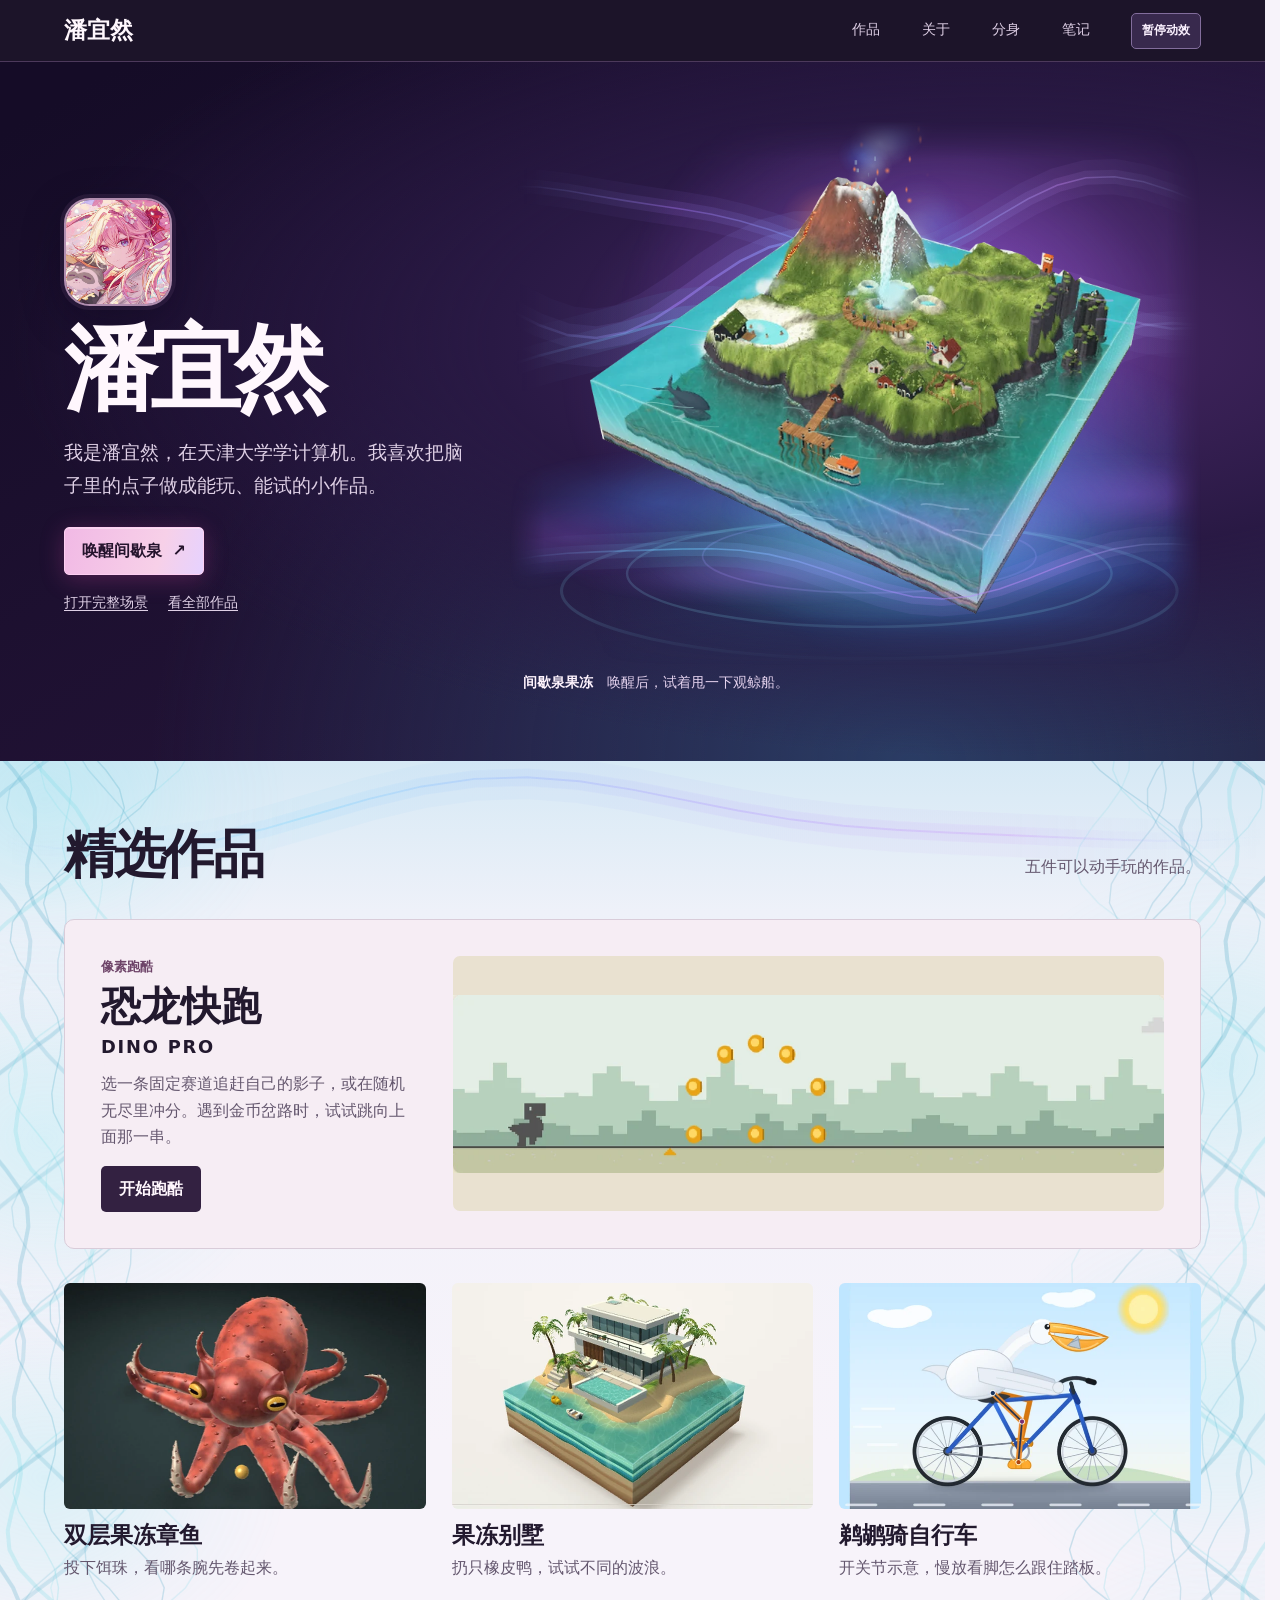
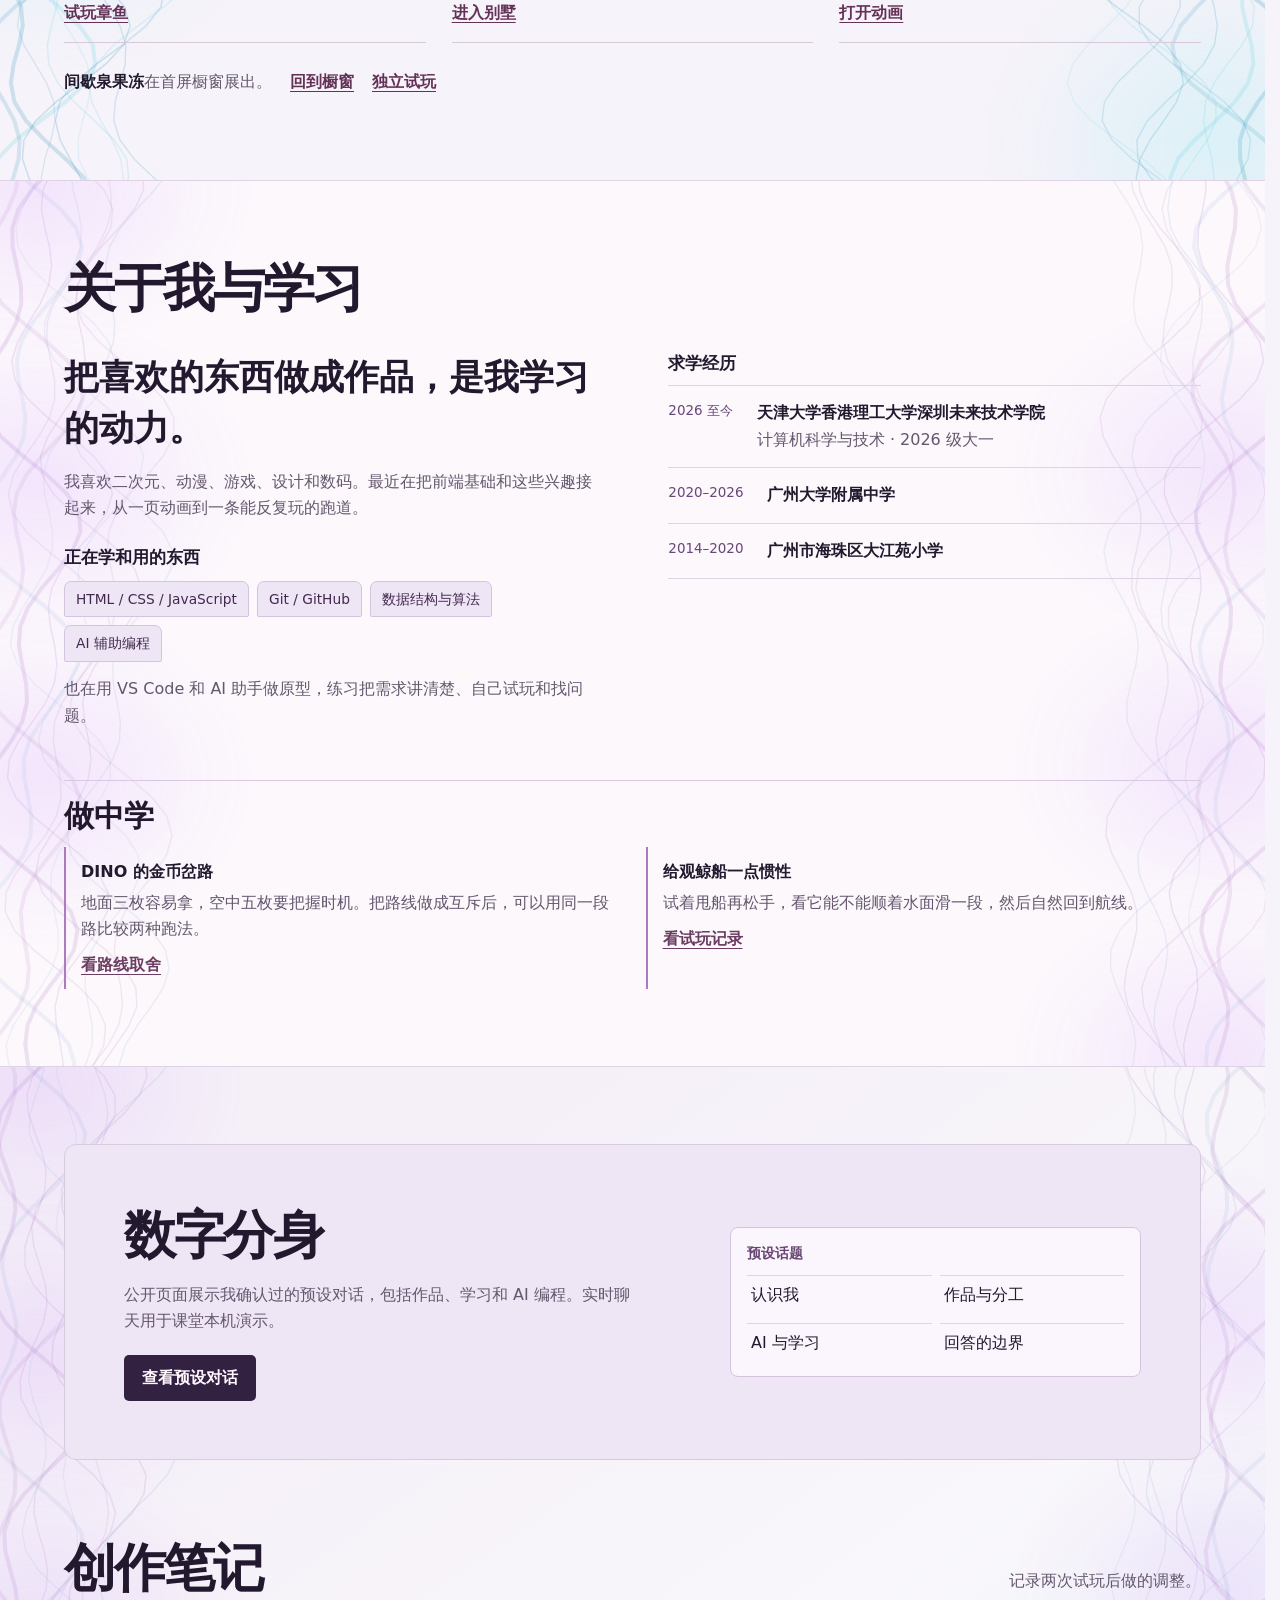
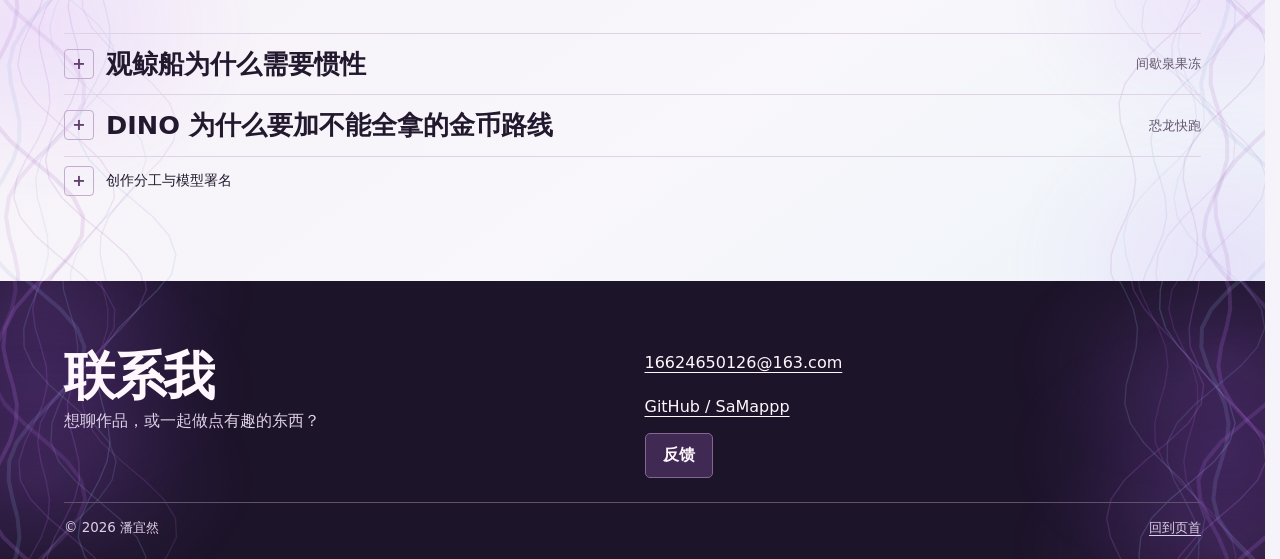
==== commit eb3b0c60: "Add a living volcano atmosphere to the homepage Restore the two DINO layout files from the original " ====
--- a/index.html
+++ b/index.html
@@ -6,11 +6,13 @@
   <meta name="description" content="潘宜然的个人创作展厅。这里有可以试玩的作品，以及我的学习和制作笔记。">
   <meta name="theme-color" content="#1c1429">
   <title>潘宜然的创作展厅</title>
-  <link rel="stylesheet" href="style.css?v=20261121-exhibit">
-  <link rel="stylesheet" href="works/gallery.css?v=20261121-exhibit">
+  <link rel="stylesheet" href="style.css?v=20261121-volcano">
+  <link rel="stylesheet" href="works/gallery.css?v=20261121-volcano">
   <link rel="stylesheet" href="feedback.css?v=20261121-exhibit">
-  <script src="script.js?v=20261121-exhibit" defer></script>
-  <script src="works/gallery.js?v=20261121-exhibit" defer></script>
+  <script src="script.js?v=20261121-volcano" defer></script>
+  <link rel="stylesheet" href="works/atmosphere.css?v=20261121-volcano">
+  <script src="works/atmosphere.js?v=20261121-volcano" defer></script>
+  <script src="works/gallery.js?v=20261121-volcano" defer></script>
 </head>
 <body id="top">
   <a class="skip" href="#main">跳到正文</a>
@@ -23,6 +25,7 @@
         <a href="#twin" data-section>分身</a>
         <a href="#notes" data-section>笔记</a>
       </nav>
+      <button type="button" id="motion-toggle" class="motion-toggle" hidden>暂停动效</button>
     </div>
   </header>
 
@@ -40,21 +43,17 @@
           </div>
         </div>
         <figure class="exhibit">
-          <div class="exhibit-frame">
-            <div class="exhibit-bar">
-              <span class="window-dots" aria-hidden="true"><i></i><i></i><i></i></span>
-              <span>间歇泉果冻</span>
-              <span class="exhibit-format">WebGPU</span>
-            </div>
-            <div class="exhibit-image">
-              <img src="works/previews/geyser.webp" alt="半透明的果冻海托着冰岛微缩模型，一道白色水柱从火山前喷起" width="1120" height="720" fetchpriority="high">
-            </div>
-          </div>
-          <figcaption>点一下看喷发。白雾散开后，试着甩一下观鲸船。</figcaption>
+          <div class="island-scene">
+            <img class="island-still" src="works/previews/geyser.webp" alt="半透明的果冻海托着火山岛，一道白色水柱从地面喷起" width="1120" height="720" fetchpriority="high">
+            <canvas data-atmosphere="island" aria-hidden="true"></canvas>
+          </div>
+          <figcaption><b>间歇泉果冻</b><span>唤醒后，试着甩一下观鲸船。</span></figcaption>
         </figure>
       </div>
     </section>
 
+    <div class="water-zone atmosphere-zone">
+      <canvas class="section-field" data-atmosphere="water" aria-hidden="true"></canvas>
     <section class="shell section work-section" id="works" aria-labelledby="works-title">
       <header class="section-heading">
         <h2 id="works-title">精选作品</h2>
@@ -68,7 +67,13 @@
           <a class="button button-dark" href="works/dino-pro/index.html">开始跑酷</a>
         </div>
         <figure class="dino-cover">
-          <img src="works/previews/dino.webp" width="1104" height="276" alt="DINO PRO 中的恐龙、像素山脊与上下两条金币路线" loading="lazy">
+          <div class="dino-picture">
+            <img src="works/previews/dino.webp" width="1104" height="276" alt="DINO PRO 中的恐龙、像素山脊与上下两条金币路线" loading="lazy">
+            <span class="dino-trails" aria-hidden="true">
+              <i style="--x:34%;--y:51.5%"></i><i style="--x:38.2%;--y:33.4%"></i><i style="--x:42.6%;--y:27.2%"></i><i style="--x:47%;--y:33.4%"></i><i style="--x:51.4%;--y:51.5%"></i>
+              <i style="--x:34%;--y:78.1%"></i><i style="--x:42.6%;--y:78.1%"></i><i style="--x:51.4%;--y:78.1%"></i>
+            </span>
+          </div>
         </figure>
       </article>
       <ul class="work-grid">
@@ -109,8 +114,10 @@
         <a href="works/geyser-jelly/index.html">独立试玩</a>
       </div>
     </section>
-
-    <section class="about-band" id="about" aria-labelledby="about-title">
+    </div>
+
+    <section class="about-band atmosphere-zone" id="about" aria-labelledby="about-title">
+      <canvas class="section-field" data-atmosphere="paper" aria-hidden="true"></canvas>
       <div class="shell section">
         <header class="section-heading">
           <h2 id="about-title">关于我与学习</h2>
@@ -129,12 +136,7 @@
                 <li>AI 辅助编程</li>
               </ul>
               <p>也在用 VS Code 和 AI 助手做原型，练习把需求讲清楚、自己试玩和找问题。</p>
-              <p class="study-images">
-                <a href="assets/tech-code.jpg">代码图</a>
-                <a href="assets/tech-algo.jpg">算法图</a>
-                <a href="assets/tech-ai.jpg">AI 图</a>
-                <a href="assets/feiying-scene.jpg">樱花夜景</a>
-              </p>
+
             </div>
           </div>
           <div class="school" id="edu">
@@ -146,9 +148,26 @@
             </ol>
           </div>
         </div>
-      </div>
-    </section>
-
+        <div class="learning-practice">
+          <h3>做中学</h3>
+          <ul>
+            <li>
+              <b>DINO 的金币岔路</b>
+              <p>地面三枚容易拿，空中五枚要把握时机。把路线做成互斥后，可以用同一段路比较两种跑法。</p>
+              <a href="#dino-note">看路线取舍</a>
+            </li>
+            <li>
+              <b>给观鲸船一点惯性</b>
+              <p>试着甩船再松手，看它能不能顺着水面滑一段，然后自然回到航线。</p>
+              <a href="#boat-note">看试玩记录</a>
+            </li>
+          </ul>
+        </div>
+      </div>
+    </section>
+
+    <div class="reading-zone atmosphere-zone">
+      <canvas class="section-field" data-atmosphere="paper" aria-hidden="true"></canvas>
     <section class="shell section twin-section" id="twin" aria-labelledby="twin-title">
       <div class="twin-card">
         <div class="twin-copy">
@@ -173,7 +192,7 @@
         <h2 id="notes-title">创作笔记</h2>
         <p>记录两次试玩后做的调整。</p>
       </header>
-      <details class="note">
+      <details class="note" id="boat-note">
         <summary><span class="note-title">观鲸船为什么需要惯性</span><span class="note-work">间歇泉果冻</span></summary>
         <div class="note-body">
           <div>
@@ -189,7 +208,7 @@
           </div>
         </div>
       </details>
-      <details class="note">
+      <details class="note" id="dino-note">
         <summary><span class="note-title">DINO 为什么要加不能全拿的金币路线</span><span class="note-work">恐龙快跑</span></summary>
         <div class="note-body">
           <div>
@@ -214,7 +233,9 @@
       </details>
     </section>
 
-    <footer class="site-footer" id="contact">
+    </div>
+    <footer class="site-footer atmosphere-zone" id="contact">
+      <canvas class="section-field" data-atmosphere="night" aria-hidden="true"></canvas>
       <div class="shell footer-content">
         <div>
           <h2>联系我</h2>
@@ -238,6 +259,7 @@
     </div>
     <div class="viewer-stage" id="geyser-preview" data-mode="still">
       <img src="works/previews/geyser.webp" width="1120" height="720" alt="间歇泉喷发的场景预览" loading="lazy">
+      <canvas class="viewer-effect" data-atmosphere="burst" aria-hidden="true"></canvas>
     </div>
     <p class="viewer-status" id="preview-status" role="status"></p>
   </dialog>
--- a/style.css
+++ b/style.css
@@ -86,8 +86,6 @@
   padding: 6px 11px; border: 1px solid #d4c5df; border-radius: 7px 7px 2px 2px;
   background: #eee5f5; color: #42294e; font-size: .86rem;
 }
-.study-images { display: flex; flex-wrap: wrap; gap: 0 14px; margin-top: 10px; }
-.study-images a { display: inline-flex; align-items: center; min-height: 38px; color: #6b3d62; font-size: .87rem; }
 .school ol { list-style: none; padding: 0; margin: 12px 0 0; border-top: 1px solid var(--line); }
 .school li {
   display: grid; grid-template-columns: max-content 1fr;
--- a/works/gallery.css
+++ b/works/gallery.css
@@ -31,49 +31,6 @@
 .hero :focus-visible, .site-header :focus-visible, .site-footer :focus-visible, .exhibit-dialog :focus-visible {
   outline-color: #ffbce8;
 }
-.exhibit { min-width: 0; perspective: 900px; }
-.exhibit-frame {
-  --turn-x: 0deg; --turn-y: 0deg;
-  transform: rotateX(var(--turn-x)) rotateY(var(--turn-y));
-  transition: transform .18s ease-out;
-  padding: 0 9px 9px; border-radius: 14px;
-  background: #352644; border: 1px solid #876490;
-  box-shadow: 0 22px 58px #110b20a0, 0 0 42px #d48bc834;
-}
-.exhibit-bar {
-  display: grid; grid-template-columns: 1fr auto 1fr; align-items: center; gap: 8px; min-height: 38px;
-  padding-inline: 5px; font-size: .82rem; color: #f5e4f3;
-}
-.window-dots { display: flex; gap: 6px; }
-.window-dots i { width: 7px; height: 7px; border-radius: 50%; background: #ab87b5; }
-.window-dots i:first-child { background: var(--rose); }
-.window-dots i:last-child { background: #775f8c; }
-.exhibit-format { justify-self: end; color: #ddcde5; font-size: .72rem; }
-.exhibit-image {
-  position: relative; isolation: isolate; overflow: hidden; aspect-ratio: 14 / 9;
-  border-radius: 6px; background: #644a6e;
-}
-.exhibit-image img { width: 100%; height: 100%; object-fit: cover; }
-.exhibit figcaption { margin: 11px 1px 0; color: var(--light-muted); font-size: .85rem; }
-@media (prefers-reduced-motion: no-preference) {
-  .exhibit-image img { animation: exhibit-reveal .9s cubic-bezier(.24,.74,.23,1) both; }
-  .exhibit-image::after {
-    content: ""; position: absolute; pointer-events: none; inset: 0; opacity: 0;
-    background: linear-gradient(108deg, transparent 24%, #fff4fb37 44%, #f8dbff92 50%, transparent 57%);
-    animation: exhibit-light 1.04s ease-in-out both;
-  }
-  @keyframes exhibit-reveal {
-    from { clip-path: inset(0 100% 0 0); }
-    to   { clip-path: inset(0); }
-  }
-  @keyframes exhibit-light {
-    0%   { opacity: 0; transform: translateX(-100%); }
-    22%  { opacity: 1; }
-    72%  { opacity: .66; }
-    100% { opacity: 0; transform: translateX(100%); }
-  }
-}
-
 .work-section { padding-top: clamp(42px, 4.8vw, 70px); }
 .work-dino {
   display: grid; grid-template-columns: minmax(220px, .65fr) minmax(0, 1.5fr);
@@ -125,7 +82,6 @@
 .viewer-stage img { object-fit: contain; }
 .viewer-stage iframe { position: absolute; inset: 0; opacity: 0; pointer-events: none; }
 .viewer-stage[data-mode="live"] iframe { opacity: 1; pointer-events: auto; }
-.viewer-stage[data-mode="live"] img { visibility: hidden; }
 .viewer-status { color: var(--light-muted); padding: 8px 13px; min-height: 35px; line-height: 1.4; font-size: .81rem; }
 
 @media (max-width: 800px) {
@@ -133,8 +89,6 @@
   .hero-layout { grid-template-columns: minmax(0,1fr); }
   .hero h1 { margin-top: 13px; font-size: clamp(49px, 12vw, 74px); }
   .hero-intro { margin: 14px 0 18px; }
-  .exhibit-frame { padding: 0 7px 7px; }
-  .exhibit-bar { min-height: 33px; }
   .work-dino { grid-template-columns: minmax(0,1fr); }
   .dino-cover { padding-block: 14px; }
 }
@@ -152,6 +106,5 @@
   .viewer-close { padding-inline: 5px; font-size: .85rem; }
 }
 @media (prefers-reduced-motion: reduce) {
-  .exhibit-frame { transform: none; transition: none; }
   .exhibit-dialog[open] { animation: none; }
 }
--- a/works/atmosphere.css
+++ b/works/atmosphere.css
@@ -0,0 +1,132 @@
+/* Native atmosphere and stage styling. */
+.header-row .site-nav { margin-left: auto; }
+.motion-toggle {
+  flex: none; min-height: 36px; padding: 4px 10px; border: 1px solid #826d9c;
+  border-radius: 5px; background: #38294d; color: #faf0fe;
+  font-size: .78rem; font-weight: 650; cursor: pointer; white-space: nowrap;
+}
+.motion-toggle:hover { background: #4a335e; }
+.motion-toggle:active { background: #60467b; }
+.hero {
+  position: relative; isolation: isolate; overflow: clip;
+  background:
+    radial-gradient(ellipse at 79% 40%, #472765 0, #291944 36%, transparent 70%),
+    radial-gradient(ellipse at 72% 100%, #2a3c64 0, transparent 59%),
+    linear-gradient(151deg, #150c27 5%, #231337 68%, #221633 100%);
+  padding-block: clamp(27px, 4.6vw, 66px) clamp(32px, 4.8vw, 70px);
+}
+.hero-layout { gap: clamp(22px, 3.6vw, 57px); }
+.hero-copy { position: relative; z-index: 1; }
+.hero-copy .portrait { box-shadow: 0 13px 40px #0c051a5c, 0 0 0 4px #e3a9e117; }
+.button-hero {
+  color: #25142d; border-color: #fdcff1;
+  background: linear-gradient(105deg, #f1b9e5, #f7d0e8 68%, #e6d2ff);
+  box-shadow: 0 4px 23px #d34ba249, inset 0 1px 0 #fff5;
+}
+.button-hero:active { box-shadow: 0 0 26px #fb9b8dac, inset 0 0 16px #fff3; }
+.exhibit { min-width: 0; }
+.island-scene {
+  position: relative; isolation: isolate; overflow: clip; aspect-ratio: 1.27;
+  background:
+    radial-gradient(ellipse at 53% 47%, #7b58ba55, transparent 61%),
+    radial-gradient(ellipse at 56% 79%, #235c8b62, transparent 57%);
+  border-radius: 22px;
+  mask-image: linear-gradient(to bottom, transparent, #000 7%, #000 91%, transparent),
+    linear-gradient(to right, transparent, #000 5%, #000 95%, transparent);
+  mask-composite: intersect;
+}
+.island-still {
+  --island-outline: polygon(17.14% 49.17%, 41.52% 22.50%, 42.23% 20.97%, 43.48% 18.33%, 44.55% 15.28%, 45.89% 12.08%, 46.70% 11.39%, 47.77% 11.67%, 48.39% 12.36%, 49.55% 12.22%, 50.80% 13.06%, 51.25% 12.08%, 52.14% 13.75%, 52.59% 15.00%, 53.21% 13.89%, 53.66% 14.72%, 54.11% 16.94%, 55.09% 18.47%, 56.70% 22.64%, 62.41% 25.14%, 63.21% 23.89%, 64.20% 23.47%, 65.89% 24.72%, 67.50% 25.14%, 69.02% 25.97%, 70.09% 27.36%, 70.98% 27.78%, 71.16% 25.42%, 72.50% 25.97%, 72.32% 28.89%, 73.12% 29.44%, 73.66% 28.61%, 74.46% 29.31%, 75.09% 30.69%, 75.71% 30.00%, 76.34% 30.97%, 82.86% 34.03%, 81.79% 42.50%, 63.21% 92.50%, 18.66% 60.00%);
+  position: absolute; width: 136%; max-width: none;
+  top: 48%; left: 51.5%; transform: translate(-50%, -52%);
+  clip-path: var(--island-outline);
+}
+.island-scene [data-atmosphere] { position: absolute; inset: 0; width: 100%; height: 100%; display: block; }
+.island-scene[data-painted] .island-still { opacity: 0; }
+.exhibit figcaption {
+  display: flex; flex-wrap: wrap; align-items: baseline; gap: 2px 14px;
+  padding: 6px 2%; color: #e3d1ed; font-size: .86rem;
+}
+.exhibit figcaption b { font-weight: 700; color: #fff4fe; }
+.atmosphere-zone { position: relative; isolation: isolate; }
+.section-field {
+  width: 100%; height: 100%; max-width: none; display: block;
+  position: absolute; inset: 0; z-index: -1; pointer-events: none;
+}
+.water-zone {
+  background: linear-gradient(180deg, #d6e9f5 0, #eef1f9 150px, var(--paper) 67%);
+}
+.about-band { isolation: isolate; }
+.reading-zone { background: linear-gradient(145deg, #f5f0f8 25%, #f9f7fb 67%, #edf4f9); }
+.learning-practice {
+  margin-top: clamp(24px, 4vw, 54px); padding-top: 17px; border-top: 1px solid #d8c8e3;
+}
+.learning-practice h3 { font-family: var(--font-serif); font-size: clamp(21px,2.4vw,30px); }
+.learning-practice ul {
+  display: grid; grid-template-columns: repeat(2,minmax(0,1fr)); gap: 13px 26px;
+  list-style: none; padding: 0; margin: 13px 0 0;
+}
+.learning-practice li { padding: 12px 0 5px 15px; border-left: 2px solid #ad79bf; }
+.learning-practice p { max-width: 36em; margin: 4px 0; color: var(--muted); }
+.learning-practice a { display: inline-flex; align-items: center; min-height: 38px; color: #6b3d62; font-weight: 650; }
+
+.dino-picture { position: relative; }
+.dino-trails {
+  position: absolute; inset: 0; pointer-events: none;
+  opacity: 0; transition: opacity .24s ease-out;
+}
+.dino-trails::before, .dino-trails::after { content: ""; position: absolute; inset: 0; }
+.dino-trails::before {
+  background: #fff0a8;
+  clip-path: polygon(33.6% 51.5%,38% 32.5%,42.6% 26%,47.2% 32.5%,51.7% 51.5%,51% 51.5%,46.8% 34.6%,42.6% 28.4%,38.4% 34.6%,34.3% 51.5%);
+  filter: drop-shadow(0 0 4px #ca750a);
+}
+.dino-trails::after {
+  inset: 77.4% 48.6% 21.3% 34%; background: #affff0;
+  box-shadow: 0 0 8px #127b76;
+}
+.dino-trails i {
+  position: absolute; z-index: 1; left: var(--x); top: var(--y);
+  width: 3.3%; aspect-ratio: 1; border: 2px solid #fff4b2; border-radius: 50%;
+  transform: translate(-50%,-50%); box-shadow: 0 0 8px 2px #d37f06a3;
+}
+.dino-trails i:nth-child(n+6) { border-color: #b6fff4; box-shadow: 0 0 8px 2px #267d79a3; }
+.work-dino:focus-within .dino-trails, .work-dino:active .dino-trails { opacity: 1; }
+@media (hover: hover) {
+  .work-dino:hover .dino-trails { opacity: 1; }
+}
+.viewer-stage .viewer-effect {
+  position: absolute; inset: 0; z-index: 2; width: 100%; height: 100%; pointer-events: none;
+}
+.viewer-stage[data-mode="live"] iframe { transition: opacity .22s ease-out; }
+.exhibit-dialog[open][data-closing] { animation: viewer-out .17s ease-in both; pointer-events: none; }
+@keyframes viewer-out {
+  from { opacity: 1; transform: none; }
+  to { opacity: 0; transform: scale(.985); }
+}
+html[data-motion="paused"] :is(.exhibit-dialog,.fb-card) { animation: none; }
+html[data-motion="paused"] :is(.dino-trails,.viewer-stage iframe) { transition: none; }
+
+@media (max-width: 800px) {
+  .hero { padding-block: 28px 38px; }
+  .hero-layout { gap: 8px; }
+  .island-scene { aspect-ratio: 1.10; }
+  .island-still { top: 49%; }
+}
+@media (max-width: 630px) {
+  .header-row { gap: 6px; }
+  .site-nav { gap: 2px; }
+  .site-nav > a { padding-inline: 5px; font-size: .8rem; }
+  .motion-toggle { padding-inline: 6px; font-size: .72rem; }
+}
+@media (max-width: 480px) {
+  .learning-practice ul { grid-template-columns: minmax(0,1fr); gap: 6px; }
+}
+@media (max-width: 365px) {
+  .header-row { width: calc(100% - 24px); }
+  .brand { font-size: 14px; }
+  .site-nav > a { padding-inline: 4px; font-size: .76rem; }
+}
+@media (prefers-reduced-motion: reduce) {
+  :is(.dino-trails,.viewer-stage iframe) { transition: none; }
+}
